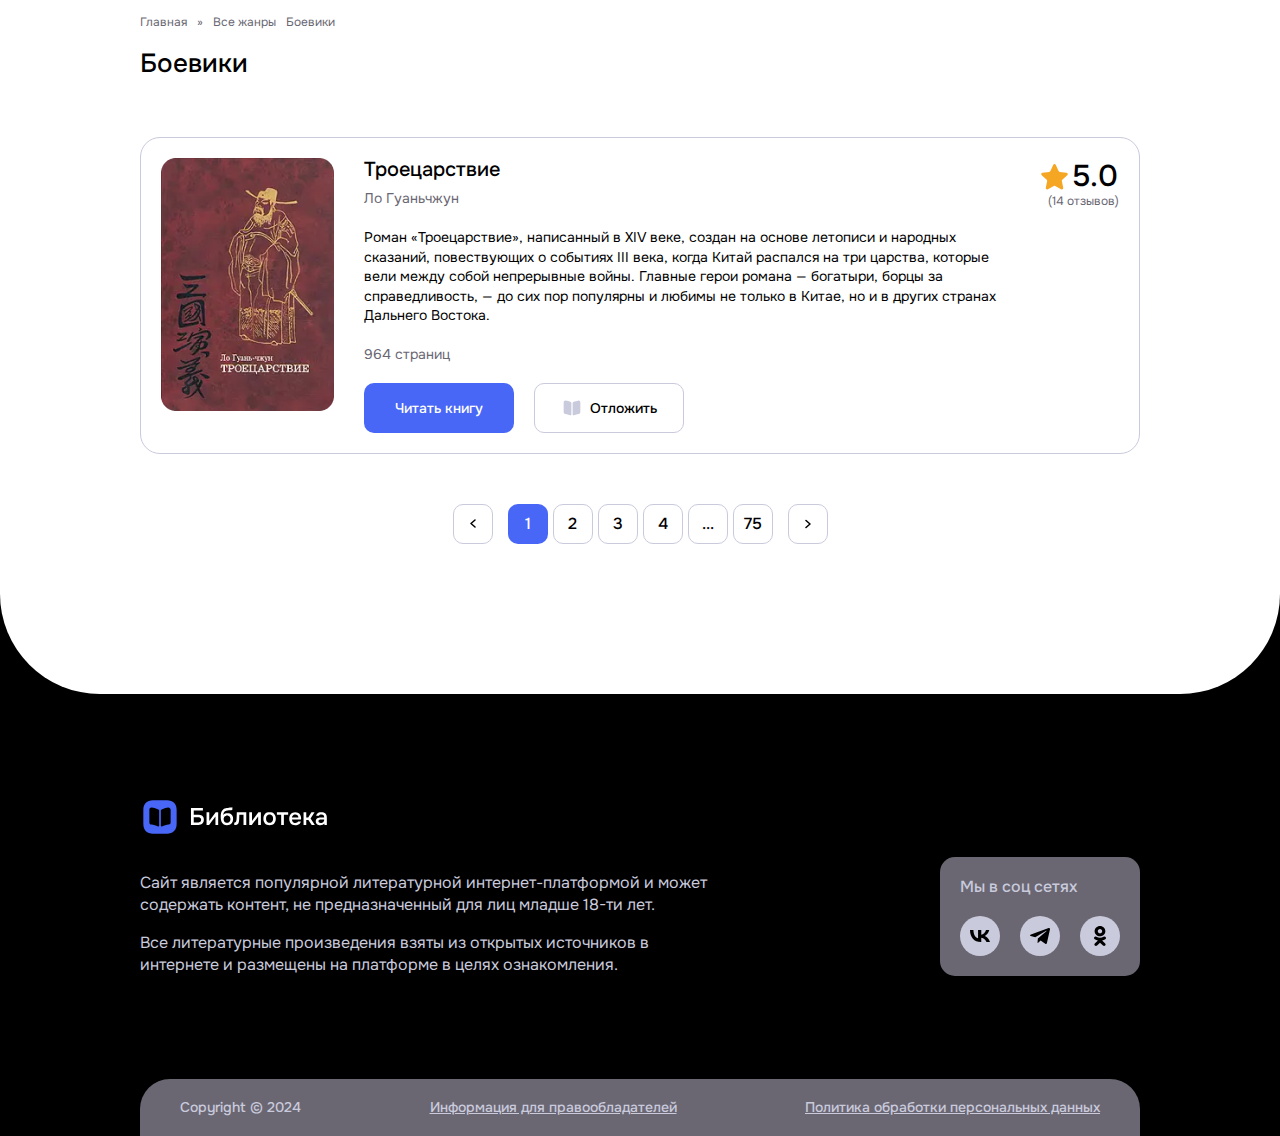
==== action-list.html @ 15a5be04 "action-list page in progress" ====
<!DOCTYPE html>
<html lang="en">
<head>
    <meta charset="UTF-8">
    <meta name="viewport" content="width=device-width, initial-scale=1.0">
    <title>Library-online</title>
    <!-- Swiper css -->
    <link rel="stylesheet" href="https://cdn.jsdelivr.net/npm/swiper@11/swiper-bundle.min.css" />
    <!-- css file -->
    <!-- fonts -->
    <link rel="preconnect" href="https://fonts.googleapis.com">
    <link rel="preconnect" href="https://fonts.gstatic.com" crossorigin>
    <link href="https://fonts.googleapis.com/css2?family=Inter:wght@100..900&family=Manrope:wght@200..800&family=Onest:wght@100..900&display=swap" rel="stylesheet">
    <!-- fonts -->
    <!-- css link -->
    <link rel="stylesheet" href="./css/style.css">
    <!-- css link -->
</head>
<body>
    <div class="wrapper">

        <!-- header -->
        <header>

        </header>
        <!-- header -->

        <!-- main -->
        <main>
            <!-- action -->
            <section class="action_list">
                <div class="main_container">
                    <ul class="breadcrumb">
                        <li>
                            <a href="#">
                                Главная
                            </a>
                        </li>
                        <li>
                            <span>
                                »
                            </span>
                        </li>
                        <li>
                            <a href="#">
                                Все жанры
                            </a>
                        </li>
                        <li>
                            <span>
                                Боевики
                            </span>
                        </li>
                    </ul>

                    <h3 class="main_title">
                        Боевики
                    </h3>
                    
                    <div class="action_list_cards">
                        <div class="action_list_card">
                            <div class="action_list_card_img">
                                <img src="./images/action_book1.png" alt="">
                            </div>
                            <div class="action_list_card_text">
                                <div class="action_list_card_title">
                                    <h6>
                                        Троецарствие
                                    </h6>
                                    <span>
                                        Ло Гуаньчжун
                                    </span>
                                </div>
                                <p>
                                    Роман «Троецарствие», написанный в XIV веке, создан на основе летописи и народных сказаний, повествующих о событиях III века, когда Китай распался на три царства, которые вели между собой непрерывные войны. Главные герои романа — богатыри, борцы за справедливость, — до сих пор популярны и любимы не только в Китае, но и в других странах Дальнего Востока.
                                </p>
                                <a href="#" class="more_link">
                                    964 страниц
                                </a>
                                <div class="action_list_btns">
                                    <a href="#" class="btn_blue">
                                        Читать книгу
                                    </a>
                                    <a href="#" class="btn_white">
                                        <img src="./images/icons/book-saved.svg" alt="">
                                        Отложить
                                    </a>
                                </div>
                            </div>
                            <div class="action_list_card_level">
                                <h6>
                                    <img src="./images/icons/star_icon.svg" alt="">
                                    5.0
                                </h6>
                                <span>
                                    (14 отзывов)
                                </span>
                            </div>
                        </div>
                    </div>

                    <div class="pagination">
                        <a href="#" class="prev_icon">
                            <svg width="6" height="9" viewBox="0 0 6 9" fill="none" xmlns="http://www.w3.org/2000/svg">
                                <path d="M5 8L1 4.5L5 1" stroke="black" stroke-width="1.5" stroke-linecap="round" stroke-linejoin="round"/>
                            </svg>
                        </a>
                        <a href="#" class="active">
                            <span>
                                1
                            </span>
                        </a>
                        <a href="#">
                            <span>
                                2
                            </span>
                        </a>
                        <a href="#">
                            <span>
                                3
                            </span>
                        </a>
                        <a href="#">
                            <span>
                                4
                            </span>
                        </a>
                        <a href="#">
                            <span>
                                ...
                            </span>
                        </a>
                        <a href="#">
                            <span>
                                75
                            </span>
                        </a>
                        <a href="#" class="next_icon">
                            <svg width="6" height="10" viewBox="0 0 6 10" fill="none" xmlns="http://www.w3.org/2000/svg">
                                <path d="M1 1.5L5 5L1 8.5" stroke="black" stroke-width="1.5" stroke-linecap="round" stroke-linejoin="round"/>
                            </svg>
                        </a>
                    </div>
                </div>
            </section>
            <!-- action -->
        </main>
        <!-- main -->

        <!-- footer -->
        <footer class="footer">
            <div class="footer_white_block"></div>
            <div class="main_container">
                <div class="footer_top">
                    <div class="footer_top_left">
                        <a href="/" class="footer_logo">
                            <img src="./images/logo/footer_logo.svg" alt="">
                        </a>
                        <p>
                            Сайт является популярной литературной интернет-платформой и может содержать контент, не предназначенный для лиц младше 18-ти лет.
                        </p>
                        <p class="footer_text">
                            Все литературные произведения взяты из открытых источников в интернете и размещены на платформе в целях ознакомления.
                        </p>
                    </div>
                    <div class="footer_social">
                        <h6>
                            Мы в соц сетях
                        </h6>
                        <ul>
                            <li>
                                <a href="#">
                                    <svg width="20" height="12" viewBox="0 0 20 12" fill="none" xmlns="http://www.w3.org/2000/svg">
                                        <path d="M3.42286 0H0C0.162399 7.49549 4.05996 12 10.8932 12H11.2805V7.71171C13.7914 7.95195 15.6902 9.71772 16.4522 12H20C19.0256 8.58859 16.4647 6.7027 14.8657 5.98198C16.4647 5.09309 18.7133 2.93093 19.2505 0H16.0275C15.3279 2.37838 13.2542 4.54054 11.2805 4.74474V0H8.05746V8.31231C6.05871 7.83183 3.53529 5.5015 3.42286 0Z" fill="black"/>
                                    </svg>
                                </a>
                            </li>
                            <li>
                                <a href="#">
                                    <svg width="20" height="16" viewBox="0 0 20 16" fill="none" xmlns="http://www.w3.org/2000/svg">
                                        <path d="M19.943 1.45659L16.9249 15.0342C16.6972 15.9924 16.1034 16.2309 15.2596 15.7795L10.6609 12.5469L8.44199 14.5827C8.19643 14.817 7.99105 15.0129 7.5178 15.0129L7.84819 10.5452L16.3713 3.19851C16.7418 2.88334 16.2909 2.70873 15.7953 3.02389L5.25867 9.35271L0.72255 7.99836C-0.264145 7.70449 -0.282004 7.05713 0.927925 6.60568L18.6706 0.0852048C19.4921 -0.208664 20.2109 0.259822 19.943 1.45659Z" fill="black"/>
                                    </svg>
                                </a>
                            </li>
                            <li>
                                <a href="#">
                                    <svg width="12" height="20" viewBox="0 0 12 20" fill="none" xmlns="http://www.w3.org/2000/svg">
                                        <path d="M5.98565 10.3411C3.05039 10.3411 0.610748 7.9951 0.610748 5.21907C0.610748 2.34703 3.05039 0 5.98669 0C9.02274 0 11.3616 2.34603 11.3616 5.21907C11.3564 6.58213 10.789 7.88743 9.78428 8.84808C8.77953 9.80873 7.41957 10.3461 6.00332 10.3421L5.98565 10.3411ZM5.98565 3.01704C4.74297 3.01704 3.79746 4.02205 3.79746 5.22007C3.79746 6.41608 4.74297 7.32609 5.98669 7.32609C7.28029 7.32609 8.17593 6.41608 8.17593 5.22007C8.17697 4.02105 7.28029 3.01704 5.98565 3.01704ZM8.12606 14.6032L11.1631 17.4282C11.7606 18.0492 11.7606 18.9592 11.1631 19.5342C10.5169 20.1553 9.52044 20.1553 9.02274 19.5342L5.98669 16.6612L3.05039 19.5342C2.75219 19.8212 2.3532 19.9643 1.90434 19.9643C1.55627 19.9643 1.15832 19.8202 0.809203 19.5342C0.21176 18.9592 0.21176 18.0492 0.809203 17.4272L3.89512 14.6022C2.78069 14.2846 1.71164 13.8348 0.712572 13.2632C-0.0344908 12.8802 -0.183072 11.9232 0.214877 11.2041C0.712573 10.4861 1.60822 10.2951 2.40515 10.7741C3.48429 11.408 4.72404 11.7433 5.98825 11.7433C7.25246 11.7433 8.49222 11.408 9.57135 10.7741C10.3683 10.2951 11.3128 10.4861 11.7606 11.2041C12.2094 11.9232 12.0089 12.8792 11.3117 13.2632C10.3672 13.8382 9.27211 14.2692 8.1271 14.6042L8.12606 14.6032Z" fill="black"/>
                                    </svg>
                                </a>
                            </li>
                        </ul>
                    </div>
                </div>

                <div class="footer_bottom">
                    <p class="footer_bottom_text">
                        Copyright © 2024
                    </p>
                    <a href="#" class="footer_bottom_link_one">
                        Информация для правообладателей
                    </a>
                    <a href="#" class="footer_bottom_link_two">
                        Политика обработки персональных данных
                    </a>
                </div>
            </div>
        </footer>
        <!-- footer -->
        
    </div>
    
    <!-- Swiper js -->
    <script src="https://cdn.jsdelivr.net/npm/swiper@11/swiper-bundle.min.js"></script>
    <!-- Swiper js -->
    <!-- js file -->
    <script src="./js/main.js"></script>
    <!-- js file -->
</body>
</html>
---- css/style.css ----
* {
  margin: 0;
  padding: 0;
  box-sizing: border-box;
  list-style: none;
}

a {
  text-decoration: none;
  color: inherit;
  display: inline-block;
}

img {
  max-width: 100%;
}

span, label {
  display: inline-block;
}

html {
  scroll-behavior: smooth;
}

body {
  font-family: "Onest", sans-serif;
  font-style: normal;
}

input {
  outline: none;
}

button {
  border: none;
  cursor: pointer;
  background: transparent;
  outline: 0;
}

address {
  font-style: normal;
}

.wrapper {
  width: 100%;
  overflow: hidden;
}

.main_container {
  max-width: 1920px;
  padding: 0 160px;
  margin: 0 auto;
}
.main_title {
  font-size: 30px;
  font-weight: 500;
  line-height: 30px;
  color: #000000;
}

.btn_white {
  display: flex;
  align-items: center;
  justify-content: center;
  height: 50px;
  width: 407px;
  font-size: 14px;
  font-weight: 500;
  line-height: 14px;
  color: #000000;
  border-radius: 10px;
  border: 1px solid #C9CADC;
}
.btn_blue {
  display: flex;
  align-items: center;
  justify-content: center;
  height: 50px;
  width: 407px;
  font-size: 14px;
  font-weight: 500;
  line-height: 14px;
  color: #ffffff;
  border-radius: 10px;
  background: #4867F6;
}

.breadcrumb {
  margin: 10px 0 20px 0;
  display: flex;
  align-items: center;
  gap: 10px;
}
.breadcrumb span,
.breadcrumb a {
  font-size: 12px;
  font-weight: 400;
  line-height: 16.8px;
  color: #6A6773;
}

.pagination {
  margin-bottom: 50px;
  display: flex;
  align-items: center;
  justify-content: center;
  gap: 5px;
}
.pagination .prev_icon {
  margin-right: 10px;
}
.pagination .prev_icon:hover {
  background: transparent;
  border: 1px solid #6A6773;
}
.pagination .prev_icon:hover svg path {
  transition: 0.3s ease;
  stroke: #4867F6;
}
.pagination .next_icon {
  margin-left: 10px;
}
.pagination .next_icon:hover {
  background: transparent;
  border: 1px solid #6A6773;
}
.pagination .next_icon:hover svg path {
  transition: 0.3s ease;
  stroke: #4867F6;
}
.pagination a {
  width: 40px;
  height: 40px;
  border-radius: 10px;
  border: 1px solid #C9CADC;
  display: flex;
  align-items: center;
  justify-content: center;
  transition: 0.3s ease;
}
.pagination a span {
  font-size: 16px;
  font-weight: 500;
  line-height: 19.2px;
  color: #000000;
  transition: 0.3s ease;
}
.pagination a svg path {
  transition: 0.3s ease;
}
.pagination a:hover {
  border: transparent;
  background: #4867F6;
}
.pagination a:hover span {
  color: #ffffff;
}
.pagination a:hover svg path {
  stroke: #ffffff;
}
.pagination a.active {
  background: #4867F6;
  border: transparent;
}
.pagination a.active span {
  color: #ffffff;
}

.authors_alphabet {
  margin: 40px 0 60px 0;
  display: flex;
  align-items: center;
  gap: 5px;
  flex-wrap: wrap;
}
.authors_alphabet .full {
  width: 50px;
}
.authors_alphabet a {
  flex-shrink: 0;
  width: 36px;
  height: 36px;
  border-radius: 10px;
  border: 1px solid #C9CADC;
  display: flex;
  align-items: center;
  justify-content: center;
  transition: 0.3s ease;
}
.authors_alphabet a span {
  font-size: 16px;
  font-weight: 500;
  line-height: 19.2px;
  color: #000000;
  transition: 0.3s ease;
}
.authors_alphabet a:hover {
  border: 1px solid transparent;
  background: #4867F6;
}
.authors_alphabet a:hover span {
  color: #ffffff;
}
.authors_alphabet a.active {
  border: 1px solid transparent;
  background: #4867F6;
}
.authors_alphabet a.active span {
  color: #ffffff;
}

.login {
  display: flex;
  align-items: stretch;
  height: 100vh;
}
.login_img {
  position: relative;
}
.login_img .login_logo {
  position: absolute;
  transform: translate(-50%, -50%);
  top: 50%;
  left: 50%;
  width: 150px;
}
.login_img img {
  -o-object-fit: cover;
     object-fit: cover;
  height: 100%;
  width: 100%;
}
.login_form {
  padding-left: 155px;
  display: flex;
  align-items: start;
  flex-direction: column;
  justify-content: center;
}
.login_form h6 {
  font-size: 30px;
  font-weight: 500;
  line-height: 30px;
  color: #000000;
  margin: 30px 0;
}
.login_form form {
  display: flex;
  flex-direction: column;
  gap: 20px;
}
.login_form form label {
  display: flex;
  flex-direction: column;
  gap: 5px;
  font-size: 14px;
  font-weight: 400;
  line-height: 19.6px;
  color: #6A6773;
}
.login_form form input {
  padding: 15px;
  border-radius: 10px;
  height: 50px;
  border: 1px solid #7B8781;
  font-size: 16px;
  font-weight: 400;
  line-height: 19.2px;
  color: #000000;
}
.login_form form input::-moz-placeholder {
  font-size: 16px;
  font-weight: 400;
  line-height: 19.2px;
  color: #000000;
}
.login_form form input::placeholder {
  font-size: 16px;
  font-weight: 400;
  line-height: 19.2px;
  color: #000000;
}
.login_form .form_btns {
  display: flex;
  flex-direction: column;
  gap: 15px;
  margin-top: 10px;
}
.login_form .back_btn {
  display: flex;
  align-items: center;
  gap: 10px;
}
.login_form .back_btn span {
  font-size: 14px;
  font-weight: 600;
  line-height: 16.8px;
  font-family: "Manrope", sans-serif;
  color: #7B8781;
}
.login_block {
  flex: 1;
}

.action_books {
  display: flex;
  flex-wrap: wrap;
  gap: 30px;
  margin: 60px 0 50px 0;
}
.action_book {
  width: calc(12.5% - 27px);
}
.action_book_img {
  border-radius: 15px;
  overflow: hidden;
}
.action_book_img img {
  width: 100%;
}
.action_book h6 {
  margin-top: 10px;
  font-size: 14px;
  font-weight: 500;
  line-height: 16.8px;
  color: #000000;
}
.action_book p {
  margin: 5px 0 10px 0;
  font-size: 14px;
  font-weight: 400;
  line-height: 16.8px;
  color: #6A6773;
}
.action_book .comment {
  display: flex;
  align-items: center;
  white-space: nowrap;
  gap: 3px;
}
.action_book .comment img {
  transform: translateY(-2px);
}
.action_book .comment h5 {
  font-size: 14px;
  font-weight: 500;
  line-height: 16.8px;
  color: #000000;
}
.action_book .comment span {
  font-size: 12px;
  font-weight: 400;
  line-height: 14.4px;
  color: #6A6773;
}

.authors_cards {
  display: flex;
  flex-direction: column;
  gap: 60px;
  margin-bottom: 50px;
}
.authors_card {
  display: flex;
  align-items: start;
  gap: 80px;
}
.authors_card_title {
  width: 332px;
  display: flex;
  flex-direction: column;
  gap: 50px;
}
.authors_card_title h6 {
  font-size: 20px;
  font-weight: 500;
  line-height: 24px;
  color: #000000;
}
.authors_card_title span {
  font-size: 16px;
  font-weight: 400;
  line-height: 22.4px;
  color: #6A6773;
}
.authors_card_title .btn_white {
  width: 148px;
  height: 40px;
  display: flex;
  align-items: center;
  justify-content: center;
  gap: 8px;
}
.authors_card_books {
  display: flex;
  gap: 30px;
  width: 100%;
}
.authors_card_books .action_book {
  width: calc(16.6666666667% - 25px);
}
.authors_card_books .action_book img {
  width: 100%;
}
.authors_card_books .action_book .comment img {
  width: 22px;
}

.action_list_cards {
  margin: 60px 0 50px 0;
  display: flex;
  flex-direction: column;
  gap: 20px;
}
.action_list_card {
  border: 1px solid #C9CADC;
  padding: 20px;
  border-radius: 20px;
  display: flex;
  align-items: start;
  gap: 30px;
}
.action_list_card_img {
  flex-shrink: 0;
}
.action_list_card_text {
  display: flex;
  flex-direction: column;
  gap: 20px;
}
.action_list_card_text h6 {
  font-size: 20px;
  font-weight: 500;
  line-height: 24px;
  color: #000000;
  margin-bottom: 5px;
}
.action_list_card_text p {
  font-size: 14px;
  font-weight: 400;
  line-height: 19.6px;
  color: #000000;
}
.action_list_card_text span {
  font-size: 14px;
  font-weight: 400;
  line-height: 16.8px;
  color: #6A6773;
}
.action_list_card_text .more_link {
  font-size: 14px;
  font-weight: 400;
  line-height: 16.8px;
  color: #6A6773;
}
.action_list_card_level {
  flex-shrink: 0;
  white-space: nowrap;
  display: flex;
  flex-direction: column;
  align-items: end;
  text-align: right;
}
.action_list_card_level img {
  width: 29px;
  height: 29px;
}
.action_list_card_level h6 {
  width: 79px;
  display: flex;
  align-items: center;
  gap: 3px;
  font-size: 30px;
  font-weight: 500;
  line-height: 36px;
  color: #000000;
}
.action_list_card_level span {
  font-size: 12px;
  font-weight: 400;
  line-height: 14.4px;
  color: #6A6773;
}
.action_list_btns {
  display: flex;
  align-items: center;
  gap: 20px;
}
.action_list_btns a {
  width: 150px;
  display: flex;
  align-items: center;
  justify-content: center;
  gap: 8px;
}

.footer {
  background: #000000;
  position: relative;
  padding-top: 100px;
}
.footer .footer_white_block {
  position: absolute;
  top: 0;
  left: 0;
  width: 100%;
  height: 100px;
  background: #ffffff;
  border-radius: 0 0 100px 100px;
}
.footer_logo {
  margin-bottom: 30px;
}
.footer_top {
  padding: 103px 0;
  display: flex;
  align-items: end;
  justify-content: space-between;
}
.footer_top_left p {
  font-size: 16px;
  font-weight: 400;
  line-height: 22.4px;
  color: #C9CADC;
  max-width: 571px;
}
.footer_top_left .footer_text {
  margin-top: 15px;
}
.footer_social {
  width: 200px;
  padding: 20px;
  border-radius: 15px;
  background: #6A6773;
}
.footer_social h6 {
  font-size: 16px;
  font-weight: 500;
  line-height: 19.2px;
  color: #C9CADC;
  margin-bottom: 20px;
}
.footer_social ul {
  display: flex;
  align-items: center;
  gap: 20px;
}
.footer_social ul a {
  width: 40px;
  height: 40px;
  background: #C9CADC;
  border-radius: 50%;
  display: flex;
  align-items: center;
  justify-content: center;
}
.footer_bottom {
  padding: 20px 40px;
  border-radius: 30px 30px 0 0;
  background: #6A6773;
  max-width: 1600px;
  margin: 0 auto;
  display: flex;
  align-items: center;
  justify-content: space-between;
}
.footer_bottom p,
.footer_bottom a {
  font-size: 14px;
  font-weight: 500;
  line-height: 16.8px;
  color: #C9CADC;
}
.footer_bottom a {
  text-decoration: underline;
}

@media only screen and (max-width: 1620px) {
  .action_book {
    width: calc(14.2857142857% - 26px);
  }
  .authors_card {
    gap: 70px;
  }
  .authors_card_books .action_book {
    width: calc(20% - 22px);
  }
  .authors_card_books .action_book:nth-child(n+6) {
    display: none;
  }
}
@media only screen and (max-width: 1300px) {
  .main_container {
    padding: 0 140px;
  }
  .main_title {
    font-size: 26px;
    line-height: 26px;
  }
  .authors_card {
    gap: 60px;
  }
  .authors_card_books .action_book {
    width: calc(25% - 20px);
  }
  .authors_card_books .action_book:nth-child(n+5) {
    display: none;
  }
  .authors_card {
    gap: 60px;
  }
}
@media only screen and (max-width: 1200px) {
  .main_container {
    padding: 0 40px;
  }
  .action_book {
    width: calc(25% - 23px);
  }
  .authors_card {
    gap: 30px;
    flex-direction: column;
  }
  .authors_card_title {
    flex-direction: row;
    width: 100%;
  }
  .footer_top {
    text-align: center;
    flex-direction: column;
    align-items: center;
    gap: 50px;
    padding: 70px 0;
  }
  .footer_social h6 {
    text-align: left;
  }
  .footer_bottom {
    flex-direction: column;
    gap: 20px;
  }
  .footer_bottom .footer_bottom_link_one {
    order: 1;
  }
  .footer_bottom .footer_bottom_link_two {
    order: 2;
  }
  .footer_bottom .footer_bottom_text {
    order: 3;
  }
}
@media only screen and (max-width: 650px) {
  .main_container {
    padding: 0 20px;
  }
  .authors_alphabet {
    margin: 30px 0 40px 0;
  }
  .action_books {
    gap: 20px;
    margin: 40px 0 50px 0;
  }
  .action_book {
    width: calc(33.3333333333% - 14px);
  }
  .action_book h6, .action_book p {
    font-size: 12px;
    line-height: 14px;
  }
  .action_book p {
    margin: 5px 0 10px 0;
  }
  .action_book .comment h5 {
    font-size: 12px;
    line-height: 14px;
  }
  .action_book .comment span {
    font-size: 10px;
    line-height: 12px;
  }
  .action_book .comment img {
    width: 22px;
    height: 22px;
  }
  .authors_card_title {
    justify-content: space-between;
  }
  .authors_card_books {
    gap: 20px;
  }
  .authors_card_books .action_book {
    width: calc(33.3333333333% - 13px);
  }
  .authors_card_books .action_book:nth-child(n+4) {
    display: none;
  }
  .footer .footer_white_block {
    border-radius: 0 0 60px 60px;
  }
}
@media only screen and (max-width: 450px) {
  .main_container {
    padding: 0 10px;
  }
  .main_title {
    font-size: 24px;
    line-height: 24px;
  }
  .action_book {
    width: calc(50% - 10px);
  }
  .authors_card_title {
    justify-content: space-between;
    gap: 10px;
  }
  .authors_card_title h6 {
    font-size: 18px;
    line-height: 21px;
  }
  .authors_card_books .action_book {
    width: calc(50% - 10px);
  }
  .authors_card_books .action_book:nth-child(n+3) {
    display: none;
  }
}/*# sourceMappingURL=style.css.map */
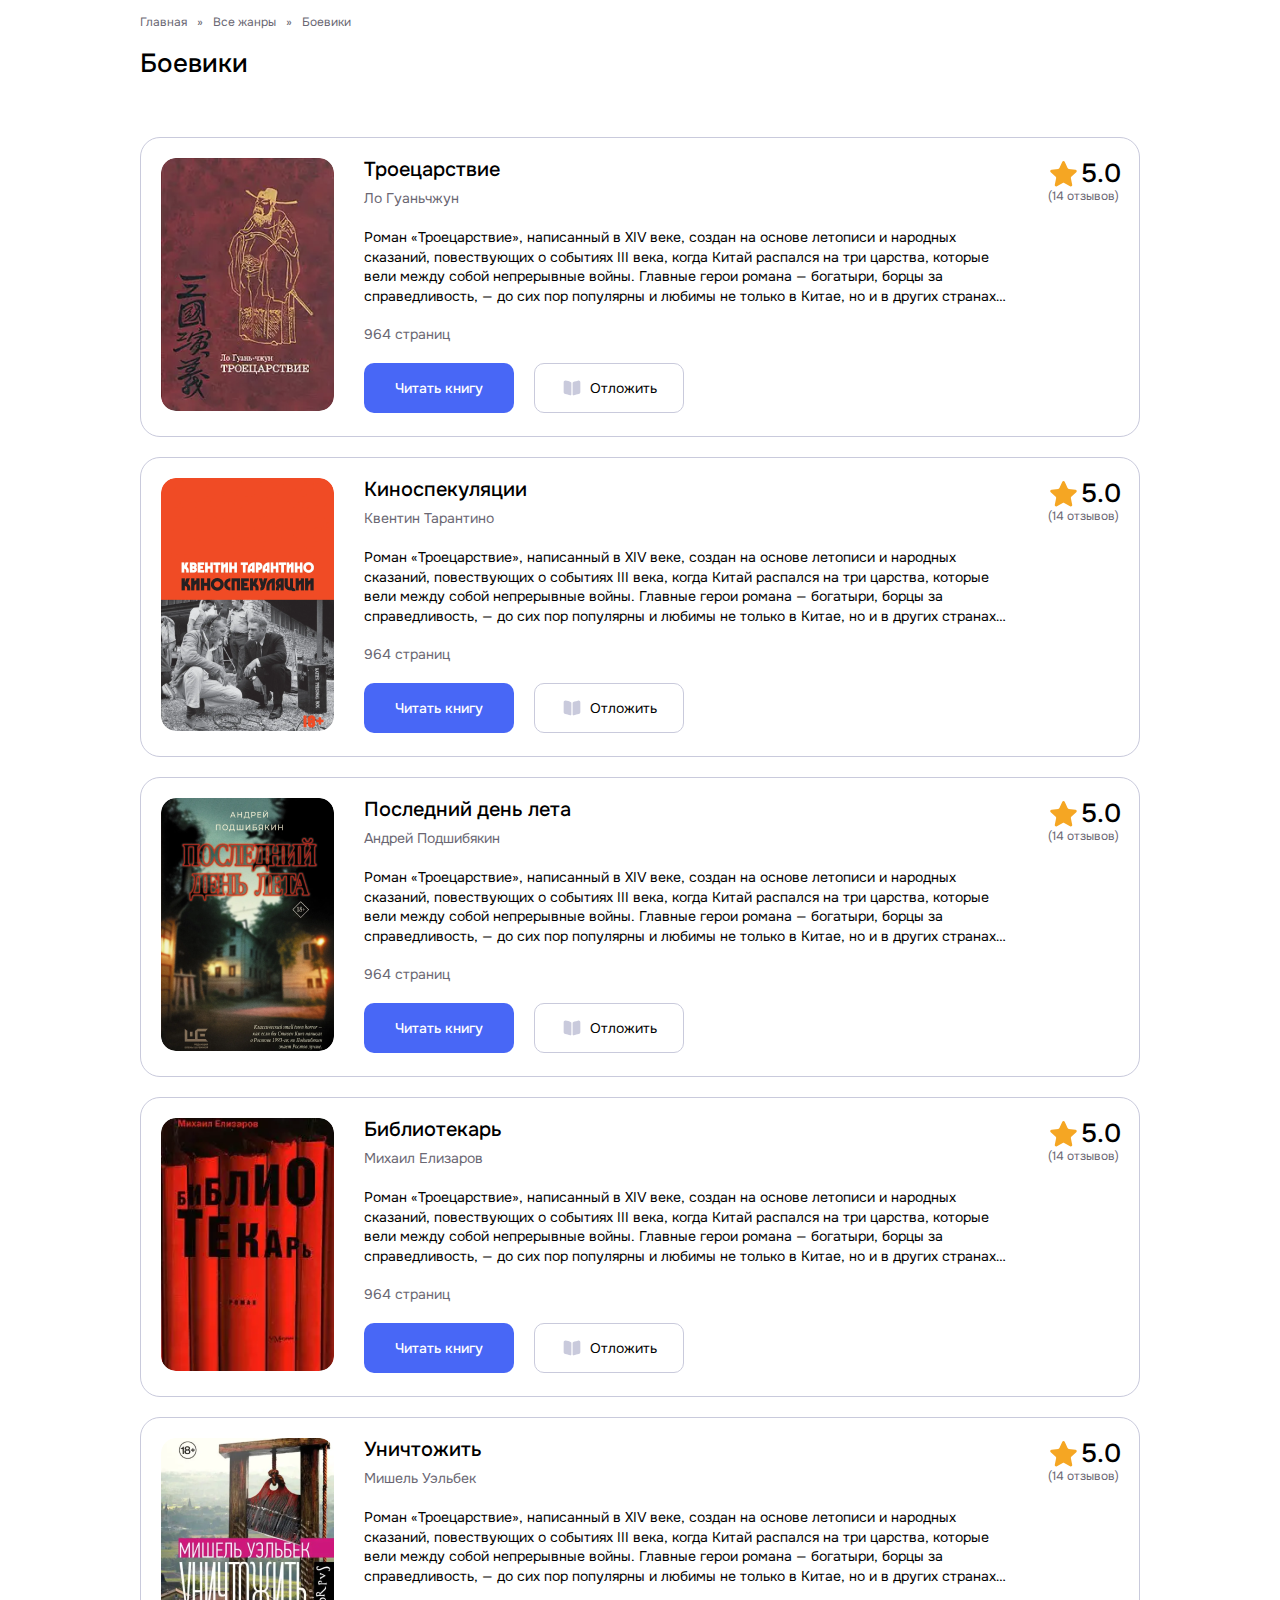
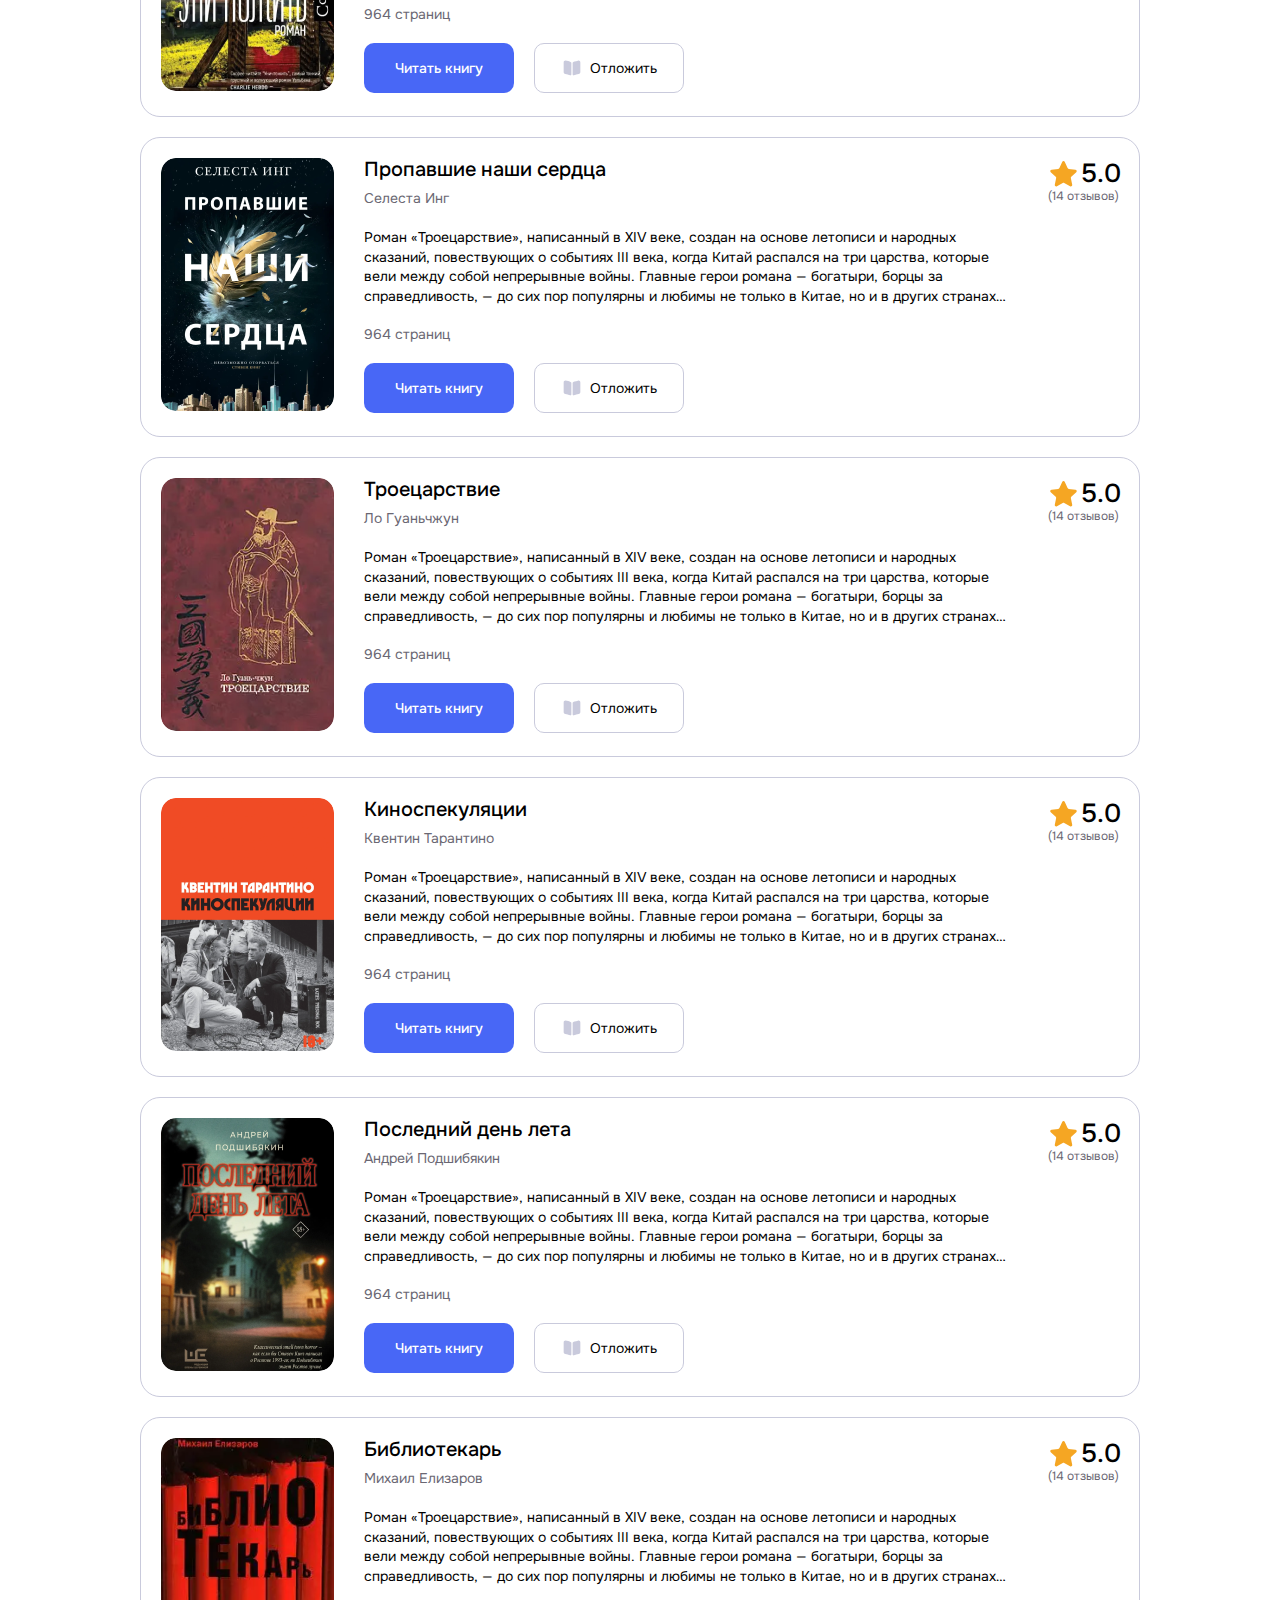
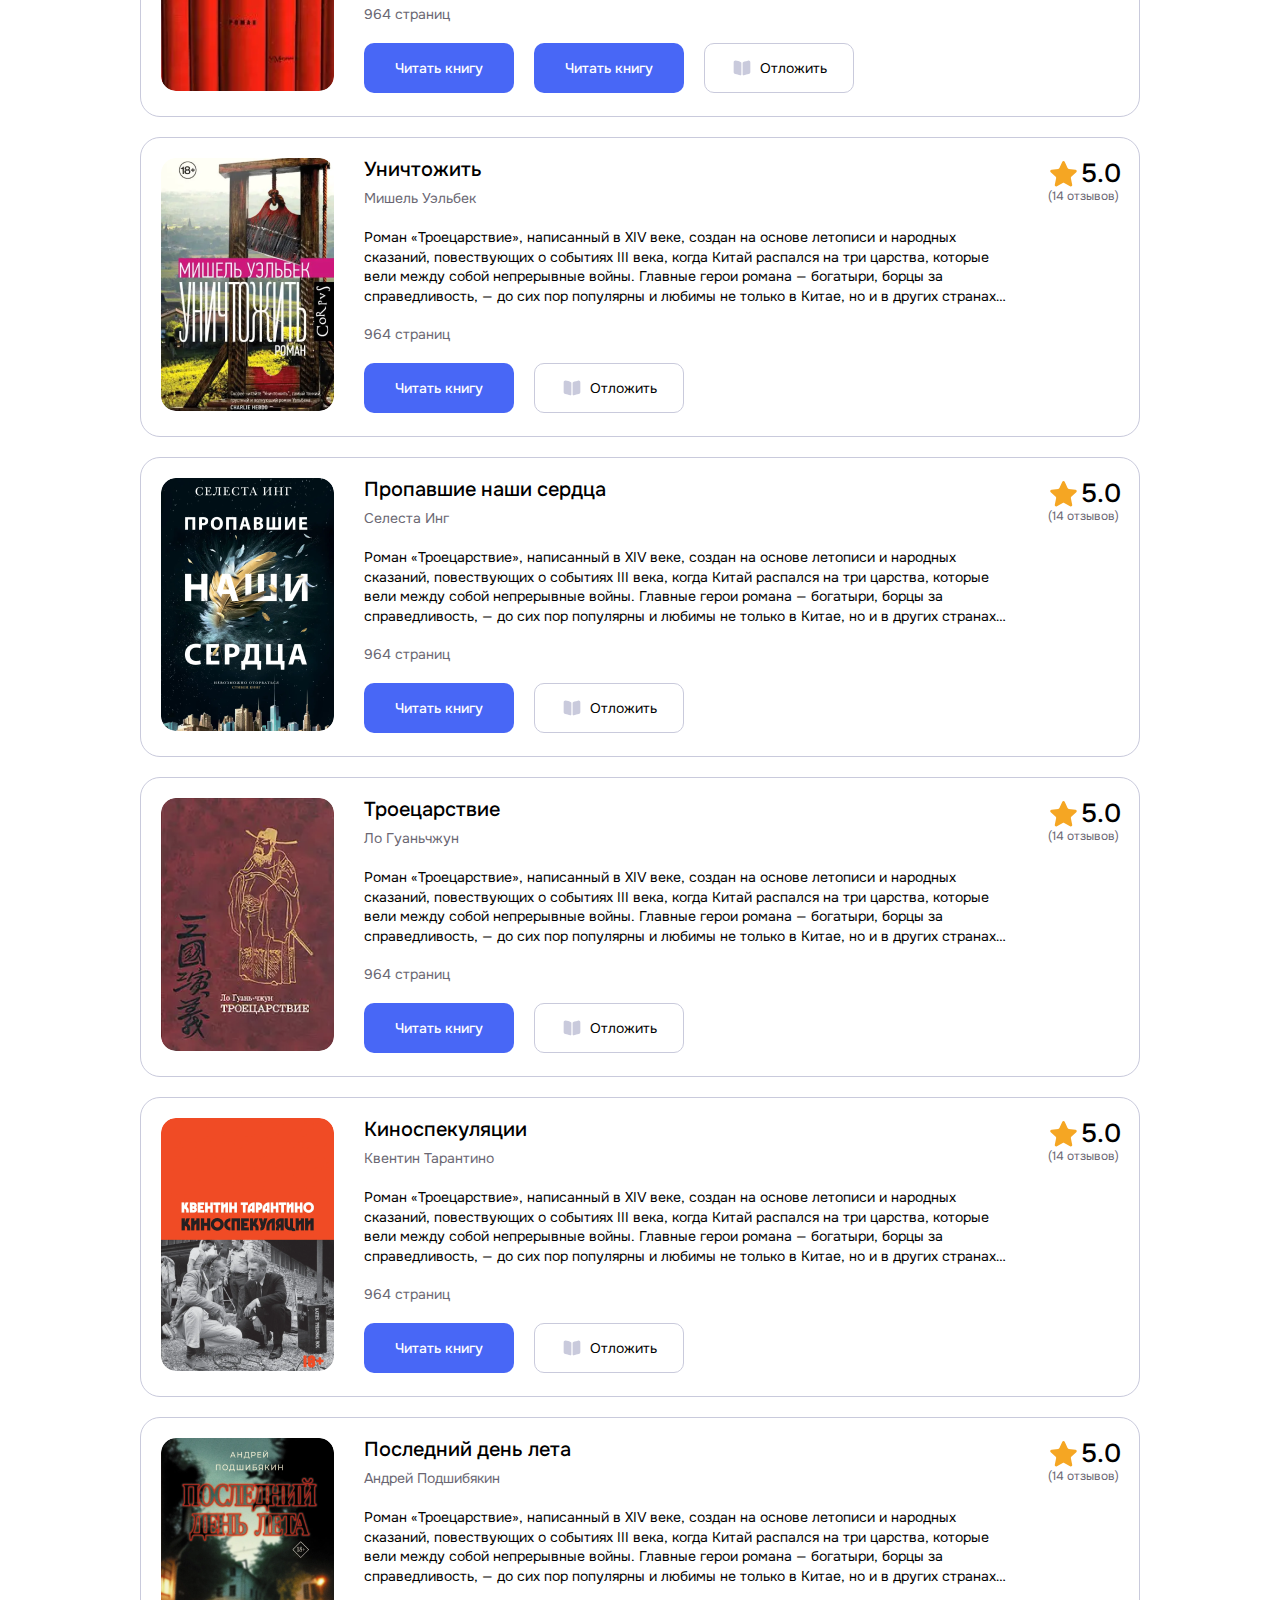
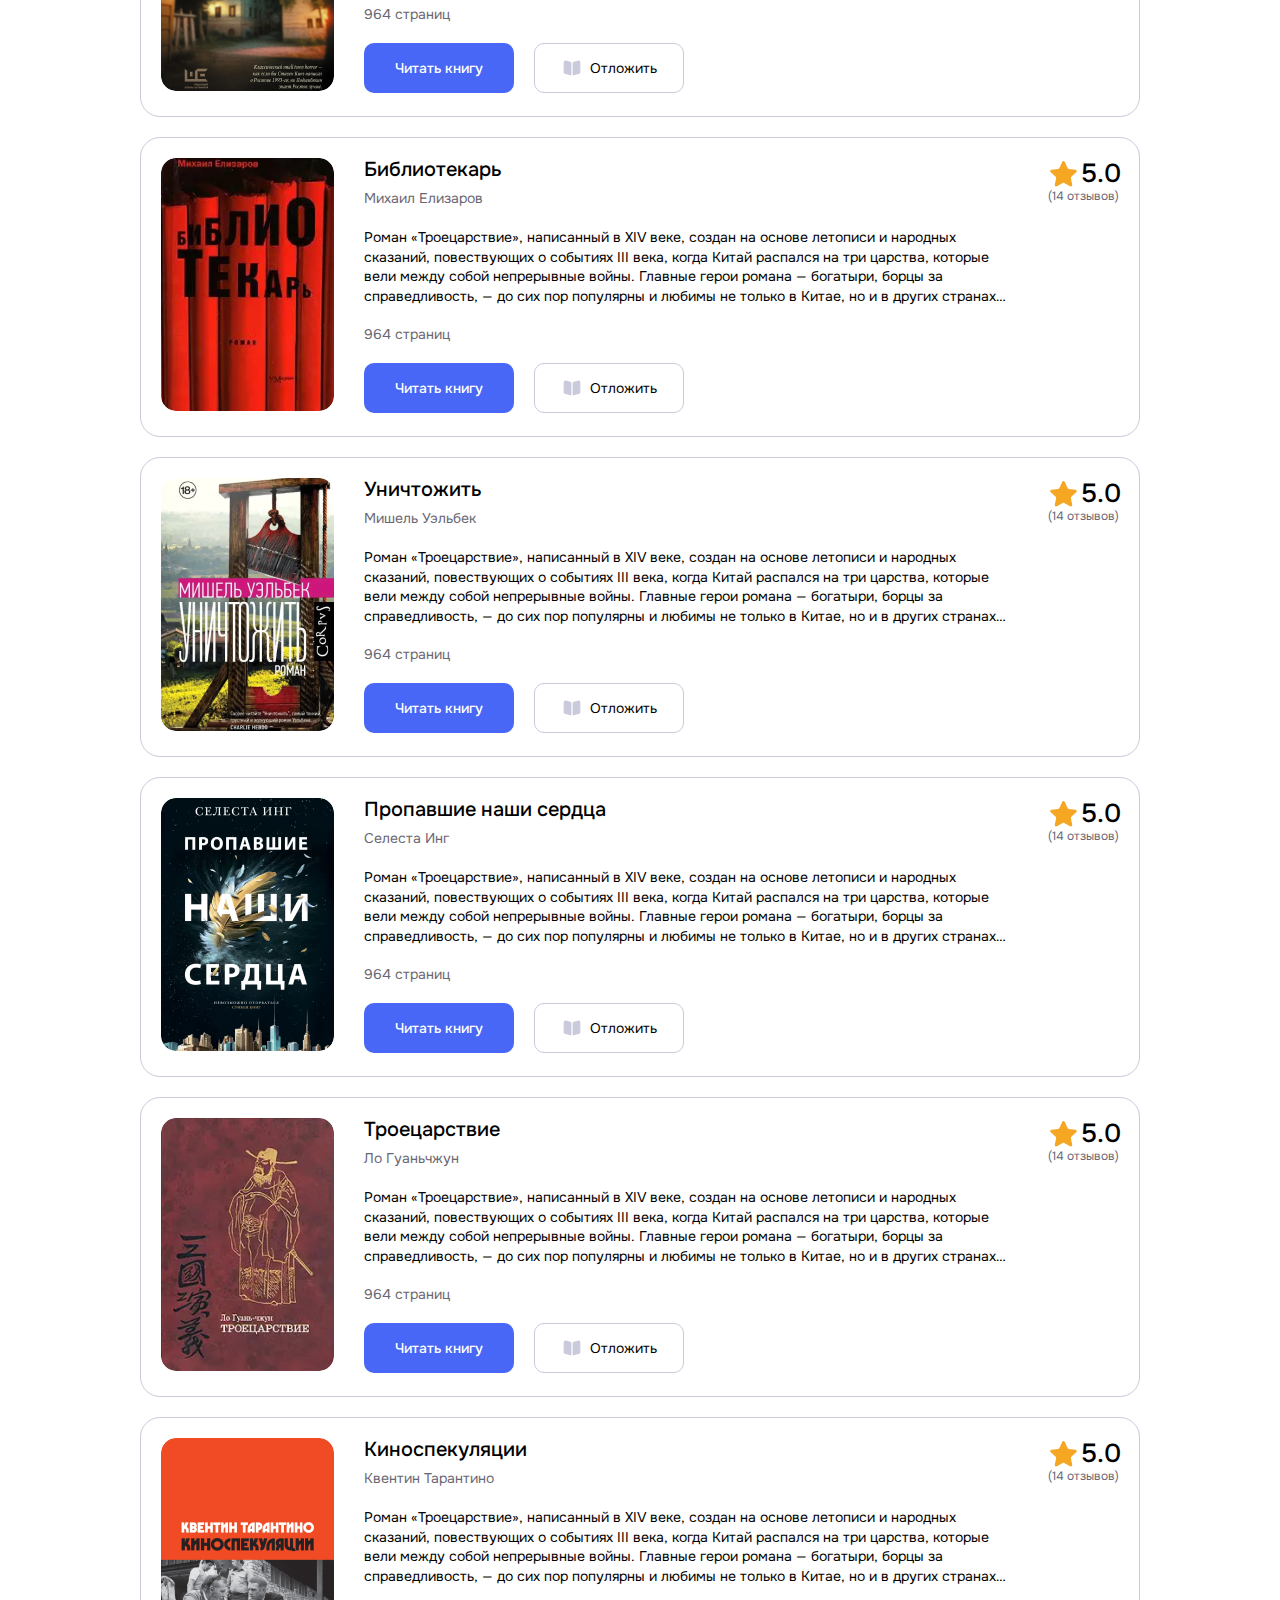
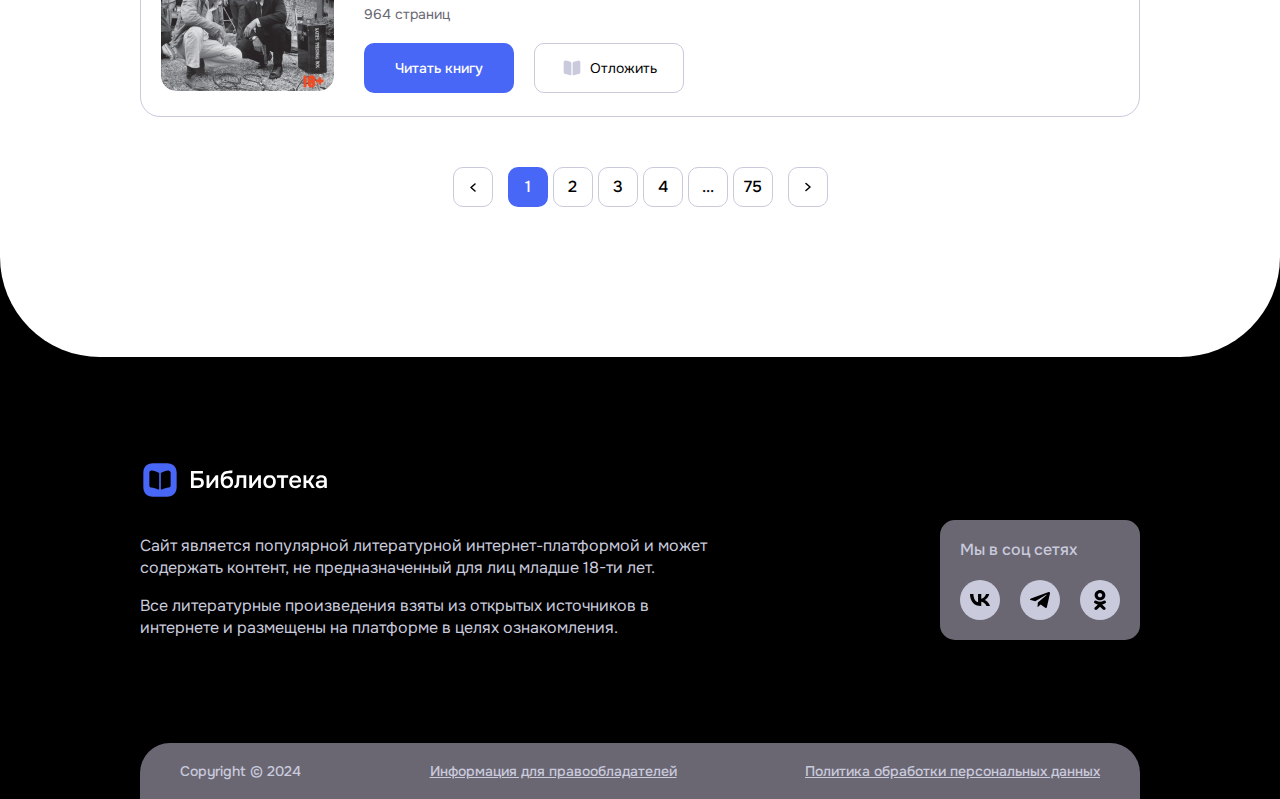
==== commit 16bd9bbc: "action-list the end" ====
--- a/action-list.html
+++ b/action-list.html
@@ -48,6 +48,11 @@
                         </li>
                         <li>
                             <span>
+                                »
+                            </span>
+                        </li>
+                        <li>
+                            <span>
                                 Боевики
                             </span>
                         </li>
@@ -82,8 +87,854 @@
                                         Читать книгу
                                     </a>
                                     <a href="#" class="btn_white">
-                                        <img src="./images/icons/book-saved.svg" alt="">
-                                        Отложить
+                                        <svg width="20" height="20" viewBox="0 0 20 20" fill="none" xmlns="http://www.w3.org/2000/svg">
+                                            <path d="M9.37508 4.99974V16.5914C9.37508 17.1831 8.77508 17.5914 8.23342 17.3664C6.68341 16.7164 4.75841 16.1497 3.39175 15.9664L3.13341 15.9331C2.32508 15.8331 1.66675 15.0914 1.66675 14.2831V4.37474C1.66675 3.37474 2.47508 2.56641 3.47508 2.56641H3.53341C5.10008 2.69974 7.40842 3.43307 8.93342 4.25807C9.20842 4.40807 9.37508 4.68307 9.37508 4.99974Z" fill="#C9CADC"/>
+                                            <path d="M16.525 2.56641H16.475C16.275 2.58307 16.0583 2.60807 15.8333 2.64974C14.8083 2.81641 13.5917 3.16641 12.5 3.59974C11.9833 3.80807 11.5 4.03307 11.075 4.25807C10.8 4.40807 10.625 4.69141 10.625 4.99974V16.5914C10.625 17.1831 11.225 17.5914 11.7667 17.3664C13.3167 16.7164 15.2417 16.1497 16.6083 15.9664L16.8667 15.9331C17.675 15.8331 18.3333 15.0914 18.3333 14.2831V4.37474C18.3333 3.37474 17.525 2.56641 16.525 2.56641Z" fill="#C9CADC"/>
+                                        </svg>
+                                        <span>
+                                            Отложить
+                                        </span>
+                                    </a>
+                                </div>
+                            </div>
+                            <div class="action_list_card_level">
+                                <h6>
+                                    <img src="./images/icons/star_icon.svg" alt="">
+                                    5.0
+                                </h6>
+                                <span>
+                                    (14 отзывов)
+                                </span>
+                            </div>
+                        </div>
+                        <div class="action_list_card">
+                            <div class="action_list_card_img">
+                                <img src="./images/action_book2.png" alt="">
+                            </div>
+                            <div class="action_list_card_text">
+                                <div class="action_list_card_title">
+                                    <h6>
+                                        Киноспекуляции
+                                    </h6>
+                                    <span>
+                                        Квентин Тарантино
+                                    </span>
+                                </div>
+                                <p>
+                                    Роман «Троецарствие», написанный в XIV веке, создан на основе летописи и народных сказаний, повествующих о событиях III века, когда Китай распался на три царства, которые вели между собой непрерывные войны. Главные герои романа — богатыри, борцы за справедливость, — до сих пор популярны и любимы не только в Китае, но и в других странах Дальнего Востока.
+                                </p>
+                                <a href="#" class="more_link">
+                                    964 страниц
+                                </a>
+                                <div class="action_list_btns">
+                                    <a href="#" class="btn_blue">
+                                        Читать книгу
+                                    </a>
+                                    <a href="#" class="btn_white">
+                                        <svg width="20" height="20" viewBox="0 0 20 20" fill="none" xmlns="http://www.w3.org/2000/svg">
+                                            <path d="M9.37508 4.99974V16.5914C9.37508 17.1831 8.77508 17.5914 8.23342 17.3664C6.68341 16.7164 4.75841 16.1497 3.39175 15.9664L3.13341 15.9331C2.32508 15.8331 1.66675 15.0914 1.66675 14.2831V4.37474C1.66675 3.37474 2.47508 2.56641 3.47508 2.56641H3.53341C5.10008 2.69974 7.40842 3.43307 8.93342 4.25807C9.20842 4.40807 9.37508 4.68307 9.37508 4.99974Z" fill="#C9CADC"/>
+                                            <path d="M16.525 2.56641H16.475C16.275 2.58307 16.0583 2.60807 15.8333 2.64974C14.8083 2.81641 13.5917 3.16641 12.5 3.59974C11.9833 3.80807 11.5 4.03307 11.075 4.25807C10.8 4.40807 10.625 4.69141 10.625 4.99974V16.5914C10.625 17.1831 11.225 17.5914 11.7667 17.3664C13.3167 16.7164 15.2417 16.1497 16.6083 15.9664L16.8667 15.9331C17.675 15.8331 18.3333 15.0914 18.3333 14.2831V4.37474C18.3333 3.37474 17.525 2.56641 16.525 2.56641Z" fill="#C9CADC"/>
+                                        </svg>
+                                        <span>
+                                            Отложить
+                                        </span>
+                                    </a>
+                                </div>
+                            </div>
+                            <div class="action_list_card_level">
+                                <h6>
+                                    <img src="./images/icons/star_icon.svg" alt="">
+                                    5.0
+                                </h6>
+                                <span>
+                                    (14 отзывов)
+                                </span>
+                            </div>
+                        </div>
+                        <div class="action_list_card">
+                            <div class="action_list_card_img">
+                                <img src="./images/action_book3.png" alt="">
+                            </div>
+                            <div class="action_list_card_text">
+                                <div class="action_list_card_title">
+                                    <h6>
+                                        Последний день лета
+                                    </h6>
+                                    <span>
+                                        Андрей Подшибякин
+                                    </span>
+                                </div>
+                                <p>
+                                    Роман «Троецарствие», написанный в XIV веке, создан на основе летописи и народных сказаний, повествующих о событиях III века, когда Китай распался на три царства, которые вели между собой непрерывные войны. Главные герои романа — богатыри, борцы за справедливость, — до сих пор популярны и любимы не только в Китае, но и в других странах Дальнего Востока.
+                                </p>
+                                <a href="#" class="more_link">
+                                    964 страниц
+                                </a>
+                                <div class="action_list_btns">
+                                    <a href="#" class="btn_blue">
+                                        Читать книгу
+                                    </a>
+                                    <a href="#" class="btn_white">
+                                        <svg width="20" height="20" viewBox="0 0 20 20" fill="none" xmlns="http://www.w3.org/2000/svg">
+                                            <path d="M9.37508 4.99974V16.5914C9.37508 17.1831 8.77508 17.5914 8.23342 17.3664C6.68341 16.7164 4.75841 16.1497 3.39175 15.9664L3.13341 15.9331C2.32508 15.8331 1.66675 15.0914 1.66675 14.2831V4.37474C1.66675 3.37474 2.47508 2.56641 3.47508 2.56641H3.53341C5.10008 2.69974 7.40842 3.43307 8.93342 4.25807C9.20842 4.40807 9.37508 4.68307 9.37508 4.99974Z" fill="#C9CADC"/>
+                                            <path d="M16.525 2.56641H16.475C16.275 2.58307 16.0583 2.60807 15.8333 2.64974C14.8083 2.81641 13.5917 3.16641 12.5 3.59974C11.9833 3.80807 11.5 4.03307 11.075 4.25807C10.8 4.40807 10.625 4.69141 10.625 4.99974V16.5914C10.625 17.1831 11.225 17.5914 11.7667 17.3664C13.3167 16.7164 15.2417 16.1497 16.6083 15.9664L16.8667 15.9331C17.675 15.8331 18.3333 15.0914 18.3333 14.2831V4.37474C18.3333 3.37474 17.525 2.56641 16.525 2.56641Z" fill="#C9CADC"/>
+                                        </svg>
+                                        <span>
+                                            Отложить
+                                        </span>
+                                    </a>
+                                </div>
+                            </div>
+                            <div class="action_list_card_level">
+                                <h6>
+                                    <img src="./images/icons/star_icon.svg" alt="">
+                                    5.0
+                                </h6>
+                                <span>
+                                    (14 отзывов)
+                                </span>
+                            </div>
+                        </div>
+                        <div class="action_list_card">
+                            <div class="action_list_card_img">
+                                <img src="./images/action_book4.png" alt="">
+                            </div>
+                            <div class="action_list_card_text">
+                                <div class="action_list_card_title">
+                                    <h6>
+                                        Библиотекарь
+                                    </h6>
+                                    <span>
+                                        Михаил Елизаров
+                                    </span>
+                                </div>
+                                <p>
+                                    Роман «Троецарствие», написанный в XIV веке, создан на основе летописи и народных сказаний, повествующих о событиях III века, когда Китай распался на три царства, которые вели между собой непрерывные войны. Главные герои романа — богатыри, борцы за справедливость, — до сих пор популярны и любимы не только в Китае, но и в других странах Дальнего Востока.
+                                </p>
+                                <a href="#" class="more_link">
+                                    964 страниц
+                                </a>
+                                <div class="action_list_btns">
+                                    <a href="#" class="btn_blue">
+                                        Читать книгу
+                                    </a>
+                                    <a href="#" class="btn_white">
+                                        <svg width="20" height="20" viewBox="0 0 20 20" fill="none" xmlns="http://www.w3.org/2000/svg">
+                                            <path d="M9.37508 4.99974V16.5914C9.37508 17.1831 8.77508 17.5914 8.23342 17.3664C6.68341 16.7164 4.75841 16.1497 3.39175 15.9664L3.13341 15.9331C2.32508 15.8331 1.66675 15.0914 1.66675 14.2831V4.37474C1.66675 3.37474 2.47508 2.56641 3.47508 2.56641H3.53341C5.10008 2.69974 7.40842 3.43307 8.93342 4.25807C9.20842 4.40807 9.37508 4.68307 9.37508 4.99974Z" fill="#C9CADC"/>
+                                            <path d="M16.525 2.56641H16.475C16.275 2.58307 16.0583 2.60807 15.8333 2.64974C14.8083 2.81641 13.5917 3.16641 12.5 3.59974C11.9833 3.80807 11.5 4.03307 11.075 4.25807C10.8 4.40807 10.625 4.69141 10.625 4.99974V16.5914C10.625 17.1831 11.225 17.5914 11.7667 17.3664C13.3167 16.7164 15.2417 16.1497 16.6083 15.9664L16.8667 15.9331C17.675 15.8331 18.3333 15.0914 18.3333 14.2831V4.37474C18.3333 3.37474 17.525 2.56641 16.525 2.56641Z" fill="#C9CADC"/>
+                                        </svg>
+                                        <span>
+                                            Отложить
+                                        </span>
+                                    </a>
+                                </div>
+                            </div>
+                            <div class="action_list_card_level">
+                                <h6>
+                                    <img src="./images/icons/star_icon.svg" alt="">
+                                    5.0
+                                </h6>
+                                <span>
+                                    (14 отзывов)
+                                </span>
+                            </div>
+                        </div>
+                        <div class="action_list_card">
+                            <div class="action_list_card_img">
+                                <img src="./images/action_book5.png" alt="">
+                            </div>
+                            <div class="action_list_card_text">
+                                <div class="action_list_card_title">
+                                    <h6>
+                                        Уничтожить
+                                    </h6>
+                                    <span>
+                                        Мишель Уэльбек
+                                    </span>
+                                </div>
+                                <p>
+                                    Роман «Троецарствие», написанный в XIV веке, создан на основе летописи и народных сказаний, повествующих о событиях III века, когда Китай распался на три царства, которые вели между собой непрерывные войны. Главные герои романа — богатыри, борцы за справедливость, — до сих пор популярны и любимы не только в Китае, но и в других странах Дальнего Востока.
+                                </p>
+                                <a href="#" class="more_link">
+                                    964 страниц
+                                </a>
+                                <div class="action_list_btns">
+                                    <a href="#" class="btn_blue">
+                                        Читать книгу
+                                    </a>
+                                    <a href="#" class="btn_white">
+                                        <svg width="20" height="20" viewBox="0 0 20 20" fill="none" xmlns="http://www.w3.org/2000/svg">
+                                            <path d="M9.37508 4.99974V16.5914C9.37508 17.1831 8.77508 17.5914 8.23342 17.3664C6.68341 16.7164 4.75841 16.1497 3.39175 15.9664L3.13341 15.9331C2.32508 15.8331 1.66675 15.0914 1.66675 14.2831V4.37474C1.66675 3.37474 2.47508 2.56641 3.47508 2.56641H3.53341C5.10008 2.69974 7.40842 3.43307 8.93342 4.25807C9.20842 4.40807 9.37508 4.68307 9.37508 4.99974Z" fill="#C9CADC"/>
+                                            <path d="M16.525 2.56641H16.475C16.275 2.58307 16.0583 2.60807 15.8333 2.64974C14.8083 2.81641 13.5917 3.16641 12.5 3.59974C11.9833 3.80807 11.5 4.03307 11.075 4.25807C10.8 4.40807 10.625 4.69141 10.625 4.99974V16.5914C10.625 17.1831 11.225 17.5914 11.7667 17.3664C13.3167 16.7164 15.2417 16.1497 16.6083 15.9664L16.8667 15.9331C17.675 15.8331 18.3333 15.0914 18.3333 14.2831V4.37474C18.3333 3.37474 17.525 2.56641 16.525 2.56641Z" fill="#C9CADC"/>
+                                        </svg>
+                                        <span>
+                                            Отложить
+                                        </span>
+                                    </a>
+                                </div>
+                            </div>
+                            <div class="action_list_card_level">
+                                <h6>
+                                    <img src="./images/icons/star_icon.svg" alt="">
+                                    5.0
+                                </h6>
+                                <span>
+                                    (14 отзывов)
+                                </span>
+                            </div>
+                        </div>
+                        <div class="action_list_card">
+                            <div class="action_list_card_img">
+                                <img src="./images/action_book6.png" alt="">
+                            </div>
+                            <div class="action_list_card_text">
+                                <div class="action_list_card_title">
+                                    <h6>
+                                        Пропавшие наши сердца
+                                    </h6>
+                                    <span>
+                                        Селеста Инг
+                                    </span>
+                                </div>
+                                <p>
+                                    Роман «Троецарствие», написанный в XIV веке, создан на основе летописи и народных сказаний, повествующих о событиях III века, когда Китай распался на три царства, которые вели между собой непрерывные войны. Главные герои романа — богатыри, борцы за справедливость, — до сих пор популярны и любимы не только в Китае, но и в других странах Дальнего Востока.
+                                </p>
+                                <a href="#" class="more_link">
+                                    964 страниц
+                                </a>
+                                <div class="action_list_btns">
+                                    <a href="#" class="btn_blue">
+                                        Читать книгу
+                                    </a>
+                                    <a href="#" class="btn_white">
+                                        <svg width="20" height="20" viewBox="0 0 20 20" fill="none" xmlns="http://www.w3.org/2000/svg">
+                                            <path d="M9.37508 4.99974V16.5914C9.37508 17.1831 8.77508 17.5914 8.23342 17.3664C6.68341 16.7164 4.75841 16.1497 3.39175 15.9664L3.13341 15.9331C2.32508 15.8331 1.66675 15.0914 1.66675 14.2831V4.37474C1.66675 3.37474 2.47508 2.56641 3.47508 2.56641H3.53341C5.10008 2.69974 7.40842 3.43307 8.93342 4.25807C9.20842 4.40807 9.37508 4.68307 9.37508 4.99974Z" fill="#C9CADC"/>
+                                            <path d="M16.525 2.56641H16.475C16.275 2.58307 16.0583 2.60807 15.8333 2.64974C14.8083 2.81641 13.5917 3.16641 12.5 3.59974C11.9833 3.80807 11.5 4.03307 11.075 4.25807C10.8 4.40807 10.625 4.69141 10.625 4.99974V16.5914C10.625 17.1831 11.225 17.5914 11.7667 17.3664C13.3167 16.7164 15.2417 16.1497 16.6083 15.9664L16.8667 15.9331C17.675 15.8331 18.3333 15.0914 18.3333 14.2831V4.37474C18.3333 3.37474 17.525 2.56641 16.525 2.56641Z" fill="#C9CADC"/>
+                                        </svg>
+                                        <span>
+                                            Отложить
+                                        </span>
+                                    </a>
+                                </div>
+                            </div>
+                            <div class="action_list_card_level">
+                                <h6>
+                                    <img src="./images/icons/star_icon.svg" alt="">
+                                    5.0
+                                </h6>
+                                <span>
+                                    (14 отзывов)
+                                </span>
+                            </div>
+                        </div>
+                        <div class="action_list_card">
+                            <div class="action_list_card_img">
+                                <img src="./images/action_book1.png" alt="">
+                            </div>
+                            <div class="action_list_card_text">
+                                <div class="action_list_card_title">
+                                    <h6>
+                                        Троецарствие
+                                    </h6>
+                                    <span>
+                                        Ло Гуаньчжун
+                                    </span>
+                                </div>
+                                <p>
+                                    Роман «Троецарствие», написанный в XIV веке, создан на основе летописи и народных сказаний, повествующих о событиях III века, когда Китай распался на три царства, которые вели между собой непрерывные войны. Главные герои романа — богатыри, борцы за справедливость, — до сих пор популярны и любимы не только в Китае, но и в других странах Дальнего Востока.
+                                </p>
+                                <a href="#" class="more_link">
+                                    964 страниц
+                                </a>
+                                <div class="action_list_btns">
+                                    <a href="#" class="btn_blue">
+                                        Читать книгу
+                                    </a>
+                                    <a href="#" class="btn_white">
+                                        <svg width="20" height="20" viewBox="0 0 20 20" fill="none" xmlns="http://www.w3.org/2000/svg">
+                                            <path d="M9.37508 4.99974V16.5914C9.37508 17.1831 8.77508 17.5914 8.23342 17.3664C6.68341 16.7164 4.75841 16.1497 3.39175 15.9664L3.13341 15.9331C2.32508 15.8331 1.66675 15.0914 1.66675 14.2831V4.37474C1.66675 3.37474 2.47508 2.56641 3.47508 2.56641H3.53341C5.10008 2.69974 7.40842 3.43307 8.93342 4.25807C9.20842 4.40807 9.37508 4.68307 9.37508 4.99974Z" fill="#C9CADC"/>
+                                            <path d="M16.525 2.56641H16.475C16.275 2.58307 16.0583 2.60807 15.8333 2.64974C14.8083 2.81641 13.5917 3.16641 12.5 3.59974C11.9833 3.80807 11.5 4.03307 11.075 4.25807C10.8 4.40807 10.625 4.69141 10.625 4.99974V16.5914C10.625 17.1831 11.225 17.5914 11.7667 17.3664C13.3167 16.7164 15.2417 16.1497 16.6083 15.9664L16.8667 15.9331C17.675 15.8331 18.3333 15.0914 18.3333 14.2831V4.37474C18.3333 3.37474 17.525 2.56641 16.525 2.56641Z" fill="#C9CADC"/>
+                                        </svg>
+                                        <span>
+                                            Отложить
+                                        </span>
+                                    </a>
+                                </div>
+                            </div>
+                            <div class="action_list_card_level">
+                                <h6>
+                                    <img src="./images/icons/star_icon.svg" alt="">
+                                    5.0
+                                </h6>
+                                <span>
+                                    (14 отзывов)
+                                </span>
+                            </div>
+                        </div>
+                        <div class="action_list_card">
+                            <div class="action_list_card_img">
+                                <img src="./images/action_book2.png" alt="">
+                            </div>
+                            <div class="action_list_card_text">
+                                <div class="action_list_card_title">
+                                    <h6>
+                                        Киноспекуляции
+                                    </h6>
+                                    <span>
+                                        Квентин Тарантино
+                                    </span>
+                                </div>
+                                <p>
+                                    Роман «Троецарствие», написанный в XIV веке, создан на основе летописи и народных сказаний, повествующих о событиях III века, когда Китай распался на три царства, которые вели между собой непрерывные войны. Главные герои романа — богатыри, борцы за справедливость, — до сих пор популярны и любимы не только в Китае, но и в других странах Дальнего Востока.
+                                </p>
+                                <a href="#" class="more_link">
+                                    964 страниц
+                                </a>
+                                <div class="action_list_btns">
+                                    <a href="#" class="btn_blue">
+                                        Читать книгу
+                                    </a>
+                                    <a href="#" class="btn_white">
+                                        <svg width="20" height="20" viewBox="0 0 20 20" fill="none" xmlns="http://www.w3.org/2000/svg">
+                                            <path d="M9.37508 4.99974V16.5914C9.37508 17.1831 8.77508 17.5914 8.23342 17.3664C6.68341 16.7164 4.75841 16.1497 3.39175 15.9664L3.13341 15.9331C2.32508 15.8331 1.66675 15.0914 1.66675 14.2831V4.37474C1.66675 3.37474 2.47508 2.56641 3.47508 2.56641H3.53341C5.10008 2.69974 7.40842 3.43307 8.93342 4.25807C9.20842 4.40807 9.37508 4.68307 9.37508 4.99974Z" fill="#C9CADC"/>
+                                            <path d="M16.525 2.56641H16.475C16.275 2.58307 16.0583 2.60807 15.8333 2.64974C14.8083 2.81641 13.5917 3.16641 12.5 3.59974C11.9833 3.80807 11.5 4.03307 11.075 4.25807C10.8 4.40807 10.625 4.69141 10.625 4.99974V16.5914C10.625 17.1831 11.225 17.5914 11.7667 17.3664C13.3167 16.7164 15.2417 16.1497 16.6083 15.9664L16.8667 15.9331C17.675 15.8331 18.3333 15.0914 18.3333 14.2831V4.37474C18.3333 3.37474 17.525 2.56641 16.525 2.56641Z" fill="#C9CADC"/>
+                                        </svg>
+                                        <span>
+                                            Отложить
+                                        </span>
+                                    </a>
+                                </div>
+                            </div>
+                            <div class="action_list_card_level">
+                                <h6>
+                                    <img src="./images/icons/star_icon.svg" alt="">
+                                    5.0
+                                </h6>
+                                <span>
+                                    (14 отзывов)
+                                </span>
+                            </div>
+                        </div>
+                        <div class="action_list_card">
+                            <div class="action_list_card_img">
+                                <img src="./images/action_book3.png" alt="">
+                            </div>
+                            <div class="action_list_card_text">
+                                <div class="action_list_card_title">
+                                    <h6>
+                                        Последний день лета
+                                    </h6>
+                                    <span>
+                                        Андрей Подшибякин
+                                    </span>
+                                </div>
+                                <p>
+                                    Роман «Троецарствие», написанный в XIV веке, создан на основе летописи и народных сказаний, повествующих о событиях III века, когда Китай распался на три царства, которые вели между собой непрерывные войны. Главные герои романа — богатыри, борцы за справедливость, — до сих пор популярны и любимы не только в Китае, но и в других странах Дальнего Востока.
+                                </p>
+                                <a href="#" class="more_link">
+                                    964 страниц
+                                </a>
+                                <div class="action_list_btns">
+                                    <a href="#" class="btn_blue">
+                                        Читать книгу
+                                    </a>
+                                    <a href="#" class="btn_white">
+                                        <svg width="20" height="20" viewBox="0 0 20 20" fill="none" xmlns="http://www.w3.org/2000/svg">
+                                            <path d="M9.37508 4.99974V16.5914C9.37508 17.1831 8.77508 17.5914 8.23342 17.3664C6.68341 16.7164 4.75841 16.1497 3.39175 15.9664L3.13341 15.9331C2.32508 15.8331 1.66675 15.0914 1.66675 14.2831V4.37474C1.66675 3.37474 2.47508 2.56641 3.47508 2.56641H3.53341C5.10008 2.69974 7.40842 3.43307 8.93342 4.25807C9.20842 4.40807 9.37508 4.68307 9.37508 4.99974Z" fill="#C9CADC"/>
+                                            <path d="M16.525 2.56641H16.475C16.275 2.58307 16.0583 2.60807 15.8333 2.64974C14.8083 2.81641 13.5917 3.16641 12.5 3.59974C11.9833 3.80807 11.5 4.03307 11.075 4.25807C10.8 4.40807 10.625 4.69141 10.625 4.99974V16.5914C10.625 17.1831 11.225 17.5914 11.7667 17.3664C13.3167 16.7164 15.2417 16.1497 16.6083 15.9664L16.8667 15.9331C17.675 15.8331 18.3333 15.0914 18.3333 14.2831V4.37474C18.3333 3.37474 17.525 2.56641 16.525 2.56641Z" fill="#C9CADC"/>
+                                        </svg>
+                                        <span>
+                                            Отложить
+                                        </span>
+                                    </a>
+                                </div>
+                            </div>
+                            <div class="action_list_card_level">
+                                <h6>
+                                    <img src="./images/icons/star_icon.svg" alt="">
+                                    5.0
+                                </h6>
+                                <span>
+                                    (14 отзывов)
+                                </span>
+                            </div>
+                        </div>
+                        <div class="action_list_card">
+                            <div class="action_list_card_img">
+                                <img src="./images/action_book4.png" alt="">
+                            </div>
+                            <div class="action_list_card_text">
+                                <div class="action_list_card_title">
+                                    <h6>
+                                        Библиотекарь
+                                    </h6>
+                                    <span>
+                                        Михаил Елизаров
+                                    </span>
+                                </div>
+                                <p>
+                                    Роман «Троецарствие», написанный в XIV веке, создан на основе летописи и народных сказаний, повествующих о событиях III века, когда Китай распался на три царства, которые вели между собой непрерывные войны. Главные герои романа — богатыри, борцы за справедливость, — до сих пор популярны и любимы не только в Китае, но и в других странах Дальнего Востока.
+                                </p>
+                                <a href="#" class="more_link">
+                                    964 страниц
+                                </a>
+                                <div class="action_list_btns">
+                                    <a href="#" class="btn_blue">
+                                        Читать книгу
+                                    </a>
+                                    <div class="action_list_btns">
+                                        <a href="#" class="btn_blue">
+                                            Читать книгу
+                                        </a>
+                                        <a href="#" class="btn_white">
+                                            <svg width="20" height="20" viewBox="0 0 20 20" fill="none" xmlns="http://www.w3.org/2000/svg">
+                                                <path d="M9.37508 4.99974V16.5914C9.37508 17.1831 8.77508 17.5914 8.23342 17.3664C6.68341 16.7164 4.75841 16.1497 3.39175 15.9664L3.13341 15.9331C2.32508 15.8331 1.66675 15.0914 1.66675 14.2831V4.37474C1.66675 3.37474 2.47508 2.56641 3.47508 2.56641H3.53341C5.10008 2.69974 7.40842 3.43307 8.93342 4.25807C9.20842 4.40807 9.37508 4.68307 9.37508 4.99974Z" fill="#C9CADC"/>
+                                                <path d="M16.525 2.56641H16.475C16.275 2.58307 16.0583 2.60807 15.8333 2.64974C14.8083 2.81641 13.5917 3.16641 12.5 3.59974C11.9833 3.80807 11.5 4.03307 11.075 4.25807C10.8 4.40807 10.625 4.69141 10.625 4.99974V16.5914C10.625 17.1831 11.225 17.5914 11.7667 17.3664C13.3167 16.7164 15.2417 16.1497 16.6083 15.9664L16.8667 15.9331C17.675 15.8331 18.3333 15.0914 18.3333 14.2831V4.37474C18.3333 3.37474 17.525 2.56641 16.525 2.56641Z" fill="#C9CADC"/>
+                                            </svg>
+                                            <span>
+                                                Отложить
+                                            </span>
+                                        </a>
+                                    </div>
+                                </div>
+                            </div>
+                            <div class="action_list_card_level">
+                                <h6>
+                                    <img src="./images/icons/star_icon.svg" alt="">
+                                    5.0
+                                </h6>
+                                <span>
+                                    (14 отзывов)
+                                </span>
+                            </div>
+                        </div>
+                        <div class="action_list_card">
+                            <div class="action_list_card_img">
+                                <img src="./images/action_book5.png" alt="">
+                            </div>
+                            <div class="action_list_card_text">
+                                <div class="action_list_card_title">
+                                    <h6>
+                                        Уничтожить
+                                    </h6>
+                                    <span>
+                                        Мишель Уэльбек
+                                    </span>
+                                </div>
+                                <p>
+                                    Роман «Троецарствие», написанный в XIV веке, создан на основе летописи и народных сказаний, повествующих о событиях III века, когда Китай распался на три царства, которые вели между собой непрерывные войны. Главные герои романа — богатыри, борцы за справедливость, — до сих пор популярны и любимы не только в Китае, но и в других странах Дальнего Востока.
+                                </p>
+                                <a href="#" class="more_link">
+                                    964 страниц
+                                </a>
+                                <div class="action_list_btns">
+                                    <a href="#" class="btn_blue">
+                                        Читать книгу
+                                    </a>
+                                    <a href="#" class="btn_white">
+                                        <svg width="20" height="20" viewBox="0 0 20 20" fill="none" xmlns="http://www.w3.org/2000/svg">
+                                            <path d="M9.37508 4.99974V16.5914C9.37508 17.1831 8.77508 17.5914 8.23342 17.3664C6.68341 16.7164 4.75841 16.1497 3.39175 15.9664L3.13341 15.9331C2.32508 15.8331 1.66675 15.0914 1.66675 14.2831V4.37474C1.66675 3.37474 2.47508 2.56641 3.47508 2.56641H3.53341C5.10008 2.69974 7.40842 3.43307 8.93342 4.25807C9.20842 4.40807 9.37508 4.68307 9.37508 4.99974Z" fill="#C9CADC"/>
+                                            <path d="M16.525 2.56641H16.475C16.275 2.58307 16.0583 2.60807 15.8333 2.64974C14.8083 2.81641 13.5917 3.16641 12.5 3.59974C11.9833 3.80807 11.5 4.03307 11.075 4.25807C10.8 4.40807 10.625 4.69141 10.625 4.99974V16.5914C10.625 17.1831 11.225 17.5914 11.7667 17.3664C13.3167 16.7164 15.2417 16.1497 16.6083 15.9664L16.8667 15.9331C17.675 15.8331 18.3333 15.0914 18.3333 14.2831V4.37474C18.3333 3.37474 17.525 2.56641 16.525 2.56641Z" fill="#C9CADC"/>
+                                        </svg>
+                                        <span>
+                                            Отложить
+                                        </span>
+                                    </a>
+                                </div>
+                            </div>
+                            <div class="action_list_card_level">
+                                <h6>
+                                    <img src="./images/icons/star_icon.svg" alt="">
+                                    5.0
+                                </h6>
+                                <span>
+                                    (14 отзывов)
+                                </span>
+                            </div>
+                        </div>
+                        <div class="action_list_card">
+                            <div class="action_list_card_img">
+                                <img src="./images/action_book6.png" alt="">
+                            </div>
+                            <div class="action_list_card_text">
+                                <div class="action_list_card_title">
+                                    <h6>
+                                        Пропавшие наши сердца
+                                    </h6>
+                                    <span>
+                                        Селеста Инг
+                                    </span>
+                                </div>
+                                <p>
+                                    Роман «Троецарствие», написанный в XIV веке, создан на основе летописи и народных сказаний, повествующих о событиях III века, когда Китай распался на три царства, которые вели между собой непрерывные войны. Главные герои романа — богатыри, борцы за справедливость, — до сих пор популярны и любимы не только в Китае, но и в других странах Дальнего Востока.
+                                </p>
+                                <a href="#" class="more_link">
+                                    964 страниц
+                                </a>
+                                <div class="action_list_btns">
+                                    <a href="#" class="btn_blue">
+                                        Читать книгу
+                                    </a>
+                                    <a href="#" class="btn_white">
+                                        <svg width="20" height="20" viewBox="0 0 20 20" fill="none" xmlns="http://www.w3.org/2000/svg">
+                                            <path d="M9.37508 4.99974V16.5914C9.37508 17.1831 8.77508 17.5914 8.23342 17.3664C6.68341 16.7164 4.75841 16.1497 3.39175 15.9664L3.13341 15.9331C2.32508 15.8331 1.66675 15.0914 1.66675 14.2831V4.37474C1.66675 3.37474 2.47508 2.56641 3.47508 2.56641H3.53341C5.10008 2.69974 7.40842 3.43307 8.93342 4.25807C9.20842 4.40807 9.37508 4.68307 9.37508 4.99974Z" fill="#C9CADC"/>
+                                            <path d="M16.525 2.56641H16.475C16.275 2.58307 16.0583 2.60807 15.8333 2.64974C14.8083 2.81641 13.5917 3.16641 12.5 3.59974C11.9833 3.80807 11.5 4.03307 11.075 4.25807C10.8 4.40807 10.625 4.69141 10.625 4.99974V16.5914C10.625 17.1831 11.225 17.5914 11.7667 17.3664C13.3167 16.7164 15.2417 16.1497 16.6083 15.9664L16.8667 15.9331C17.675 15.8331 18.3333 15.0914 18.3333 14.2831V4.37474C18.3333 3.37474 17.525 2.56641 16.525 2.56641Z" fill="#C9CADC"/>
+                                        </svg>
+                                        <span>
+                                            Отложить
+                                        </span>
+                                    </a>
+                                </div>
+                            </div>
+                            <div class="action_list_card_level">
+                                <h6>
+                                    <img src="./images/icons/star_icon.svg" alt="">
+                                    5.0
+                                </h6>
+                                <span>
+                                    (14 отзывов)
+                                </span>
+                            </div>
+                        </div>
+                        <div class="action_list_card">
+                            <div class="action_list_card_img">
+                                <img src="./images/action_book1.png" alt="">
+                            </div>
+                            <div class="action_list_card_text">
+                                <div class="action_list_card_title">
+                                    <h6>
+                                        Троецарствие
+                                    </h6>
+                                    <span>
+                                        Ло Гуаньчжун
+                                    </span>
+                                </div>
+                                <p>
+                                    Роман «Троецарствие», написанный в XIV веке, создан на основе летописи и народных сказаний, повествующих о событиях III века, когда Китай распался на три царства, которые вели между собой непрерывные войны. Главные герои романа — богатыри, борцы за справедливость, — до сих пор популярны и любимы не только в Китае, но и в других странах Дальнего Востока.
+                                </p>
+                                <a href="#" class="more_link">
+                                    964 страниц
+                                </a>
+                                <div class="action_list_btns">
+                                    <a href="#" class="btn_blue">
+                                        Читать книгу
+                                    </a>
+                                    <a href="#" class="btn_white">
+                                        <svg width="20" height="20" viewBox="0 0 20 20" fill="none" xmlns="http://www.w3.org/2000/svg">
+                                            <path d="M9.37508 4.99974V16.5914C9.37508 17.1831 8.77508 17.5914 8.23342 17.3664C6.68341 16.7164 4.75841 16.1497 3.39175 15.9664L3.13341 15.9331C2.32508 15.8331 1.66675 15.0914 1.66675 14.2831V4.37474C1.66675 3.37474 2.47508 2.56641 3.47508 2.56641H3.53341C5.10008 2.69974 7.40842 3.43307 8.93342 4.25807C9.20842 4.40807 9.37508 4.68307 9.37508 4.99974Z" fill="#C9CADC"/>
+                                            <path d="M16.525 2.56641H16.475C16.275 2.58307 16.0583 2.60807 15.8333 2.64974C14.8083 2.81641 13.5917 3.16641 12.5 3.59974C11.9833 3.80807 11.5 4.03307 11.075 4.25807C10.8 4.40807 10.625 4.69141 10.625 4.99974V16.5914C10.625 17.1831 11.225 17.5914 11.7667 17.3664C13.3167 16.7164 15.2417 16.1497 16.6083 15.9664L16.8667 15.9331C17.675 15.8331 18.3333 15.0914 18.3333 14.2831V4.37474C18.3333 3.37474 17.525 2.56641 16.525 2.56641Z" fill="#C9CADC"/>
+                                        </svg>
+                                        <span>
+                                            Отложить
+                                        </span>
+                                    </a>
+                                </div>
+                            </div>
+                            <div class="action_list_card_level">
+                                <h6>
+                                    <img src="./images/icons/star_icon.svg" alt="">
+                                    5.0
+                                </h6>
+                                <span>
+                                    (14 отзывов)
+                                </span>
+                            </div>
+                        </div>
+                        <div class="action_list_card">
+                            <div class="action_list_card_img">
+                                <img src="./images/action_book2.png" alt="">
+                            </div>
+                            <div class="action_list_card_text">
+                                <div class="action_list_card_title">
+                                    <h6>
+                                        Киноспекуляции
+                                    </h6>
+                                    <span>
+                                        Квентин Тарантино
+                                    </span>
+                                </div>
+                                <p>
+                                    Роман «Троецарствие», написанный в XIV веке, создан на основе летописи и народных сказаний, повествующих о событиях III века, когда Китай распался на три царства, которые вели между собой непрерывные войны. Главные герои романа — богатыри, борцы за справедливость, — до сих пор популярны и любимы не только в Китае, но и в других странах Дальнего Востока.
+                                </p>
+                                <a href="#" class="more_link">
+                                    964 страниц
+                                </a>
+                                <div class="action_list_btns">
+                                    <a href="#" class="btn_blue">
+                                        Читать книгу
+                                    </a>
+                                    <a href="#" class="btn_white">
+                                        <svg width="20" height="20" viewBox="0 0 20 20" fill="none" xmlns="http://www.w3.org/2000/svg">
+                                            <path d="M9.37508 4.99974V16.5914C9.37508 17.1831 8.77508 17.5914 8.23342 17.3664C6.68341 16.7164 4.75841 16.1497 3.39175 15.9664L3.13341 15.9331C2.32508 15.8331 1.66675 15.0914 1.66675 14.2831V4.37474C1.66675 3.37474 2.47508 2.56641 3.47508 2.56641H3.53341C5.10008 2.69974 7.40842 3.43307 8.93342 4.25807C9.20842 4.40807 9.37508 4.68307 9.37508 4.99974Z" fill="#C9CADC"/>
+                                            <path d="M16.525 2.56641H16.475C16.275 2.58307 16.0583 2.60807 15.8333 2.64974C14.8083 2.81641 13.5917 3.16641 12.5 3.59974C11.9833 3.80807 11.5 4.03307 11.075 4.25807C10.8 4.40807 10.625 4.69141 10.625 4.99974V16.5914C10.625 17.1831 11.225 17.5914 11.7667 17.3664C13.3167 16.7164 15.2417 16.1497 16.6083 15.9664L16.8667 15.9331C17.675 15.8331 18.3333 15.0914 18.3333 14.2831V4.37474C18.3333 3.37474 17.525 2.56641 16.525 2.56641Z" fill="#C9CADC"/>
+                                        </svg>
+                                        <span>
+                                            Отложить
+                                        </span>
+                                    </a>
+                                </div>
+                            </div>
+                            <div class="action_list_card_level">
+                                <h6>
+                                    <img src="./images/icons/star_icon.svg" alt="">
+                                    5.0
+                                </h6>
+                                <span>
+                                    (14 отзывов)
+                                </span>
+                            </div>
+                        </div>
+                        <div class="action_list_card">
+                            <div class="action_list_card_img">
+                                <img src="./images/action_book3.png" alt="">
+                            </div>
+                            <div class="action_list_card_text">
+                                <div class="action_list_card_title">
+                                    <h6>
+                                        Последний день лета
+                                    </h6>
+                                    <span>
+                                        Андрей Подшибякин
+                                    </span>
+                                </div>
+                                <p>
+                                    Роман «Троецарствие», написанный в XIV веке, создан на основе летописи и народных сказаний, повествующих о событиях III века, когда Китай распался на три царства, которые вели между собой непрерывные войны. Главные герои романа — богатыри, борцы за справедливость, — до сих пор популярны и любимы не только в Китае, но и в других странах Дальнего Востока.
+                                </p>
+                                <a href="#" class="more_link">
+                                    964 страниц
+                                </a>
+                                <div class="action_list_btns">
+                                    <a href="#" class="btn_blue">
+                                        Читать книгу
+                                    </a>
+                                    <a href="#" class="btn_white">
+                                        <svg width="20" height="20" viewBox="0 0 20 20" fill="none" xmlns="http://www.w3.org/2000/svg">
+                                            <path d="M9.37508 4.99974V16.5914C9.37508 17.1831 8.77508 17.5914 8.23342 17.3664C6.68341 16.7164 4.75841 16.1497 3.39175 15.9664L3.13341 15.9331C2.32508 15.8331 1.66675 15.0914 1.66675 14.2831V4.37474C1.66675 3.37474 2.47508 2.56641 3.47508 2.56641H3.53341C5.10008 2.69974 7.40842 3.43307 8.93342 4.25807C9.20842 4.40807 9.37508 4.68307 9.37508 4.99974Z" fill="#C9CADC"/>
+                                            <path d="M16.525 2.56641H16.475C16.275 2.58307 16.0583 2.60807 15.8333 2.64974C14.8083 2.81641 13.5917 3.16641 12.5 3.59974C11.9833 3.80807 11.5 4.03307 11.075 4.25807C10.8 4.40807 10.625 4.69141 10.625 4.99974V16.5914C10.625 17.1831 11.225 17.5914 11.7667 17.3664C13.3167 16.7164 15.2417 16.1497 16.6083 15.9664L16.8667 15.9331C17.675 15.8331 18.3333 15.0914 18.3333 14.2831V4.37474C18.3333 3.37474 17.525 2.56641 16.525 2.56641Z" fill="#C9CADC"/>
+                                        </svg>
+                                        <span>
+                                            Отложить
+                                        </span>
+                                    </a>
+                                </div>
+                            </div>
+                            <div class="action_list_card_level">
+                                <h6>
+                                    <img src="./images/icons/star_icon.svg" alt="">
+                                    5.0
+                                </h6>
+                                <span>
+                                    (14 отзывов)
+                                </span>
+                            </div>
+                        </div>
+                        <div class="action_list_card">
+                            <div class="action_list_card_img">
+                                <img src="./images/action_book4.png" alt="">
+                            </div>
+                            <div class="action_list_card_text">
+                                <div class="action_list_card_title">
+                                    <h6>
+                                        Библиотекарь
+                                    </h6>
+                                    <span>
+                                        Михаил Елизаров
+                                    </span>
+                                </div>
+                                <p>
+                                    Роман «Троецарствие», написанный в XIV веке, создан на основе летописи и народных сказаний, повествующих о событиях III века, когда Китай распался на три царства, которые вели между собой непрерывные войны. Главные герои романа — богатыри, борцы за справедливость, — до сих пор популярны и любимы не только в Китае, но и в других странах Дальнего Востока.
+                                </p>
+                                <a href="#" class="more_link">
+                                    964 страниц
+                                </a>
+                                <div class="action_list_btns">
+                                    <a href="#" class="btn_blue">
+                                        Читать книгу
+                                    </a>
+                                    <a href="#" class="btn_white">
+                                        <svg width="20" height="20" viewBox="0 0 20 20" fill="none" xmlns="http://www.w3.org/2000/svg">
+                                            <path d="M9.37508 4.99974V16.5914C9.37508 17.1831 8.77508 17.5914 8.23342 17.3664C6.68341 16.7164 4.75841 16.1497 3.39175 15.9664L3.13341 15.9331C2.32508 15.8331 1.66675 15.0914 1.66675 14.2831V4.37474C1.66675 3.37474 2.47508 2.56641 3.47508 2.56641H3.53341C5.10008 2.69974 7.40842 3.43307 8.93342 4.25807C9.20842 4.40807 9.37508 4.68307 9.37508 4.99974Z" fill="#C9CADC"/>
+                                            <path d="M16.525 2.56641H16.475C16.275 2.58307 16.0583 2.60807 15.8333 2.64974C14.8083 2.81641 13.5917 3.16641 12.5 3.59974C11.9833 3.80807 11.5 4.03307 11.075 4.25807C10.8 4.40807 10.625 4.69141 10.625 4.99974V16.5914C10.625 17.1831 11.225 17.5914 11.7667 17.3664C13.3167 16.7164 15.2417 16.1497 16.6083 15.9664L16.8667 15.9331C17.675 15.8331 18.3333 15.0914 18.3333 14.2831V4.37474C18.3333 3.37474 17.525 2.56641 16.525 2.56641Z" fill="#C9CADC"/>
+                                        </svg>
+                                        <span>
+                                            Отложить
+                                        </span>
+                                    </a>
+                                </div>
+                            </div>
+                            <div class="action_list_card_level">
+                                <h6>
+                                    <img src="./images/icons/star_icon.svg" alt="">
+                                    5.0
+                                </h6>
+                                <span>
+                                    (14 отзывов)
+                                </span>
+                            </div>
+                        </div>
+                        <div class="action_list_card">
+                            <div class="action_list_card_img">
+                                <img src="./images/action_book5.png" alt="">
+                            </div>
+                            <div class="action_list_card_text">
+                                <div class="action_list_card_title">
+                                    <h6>
+                                        Уничтожить
+                                    </h6>
+                                    <span>
+                                        Мишель Уэльбек
+                                    </span>
+                                </div>
+                                <p>
+                                    Роман «Троецарствие», написанный в XIV веке, создан на основе летописи и народных сказаний, повествующих о событиях III века, когда Китай распался на три царства, которые вели между собой непрерывные войны. Главные герои романа — богатыри, борцы за справедливость, — до сих пор популярны и любимы не только в Китае, но и в других странах Дальнего Востока.
+                                </p>
+                                <a href="#" class="more_link">
+                                    964 страниц
+                                </a>
+                                <div class="action_list_btns">
+                                    <a href="#" class="btn_blue">
+                                        Читать книгу
+                                    </a>
+                                    <a href="#" class="btn_white">
+                                        <svg width="20" height="20" viewBox="0 0 20 20" fill="none" xmlns="http://www.w3.org/2000/svg">
+                                            <path d="M9.37508 4.99974V16.5914C9.37508 17.1831 8.77508 17.5914 8.23342 17.3664C6.68341 16.7164 4.75841 16.1497 3.39175 15.9664L3.13341 15.9331C2.32508 15.8331 1.66675 15.0914 1.66675 14.2831V4.37474C1.66675 3.37474 2.47508 2.56641 3.47508 2.56641H3.53341C5.10008 2.69974 7.40842 3.43307 8.93342 4.25807C9.20842 4.40807 9.37508 4.68307 9.37508 4.99974Z" fill="#C9CADC"/>
+                                            <path d="M16.525 2.56641H16.475C16.275 2.58307 16.0583 2.60807 15.8333 2.64974C14.8083 2.81641 13.5917 3.16641 12.5 3.59974C11.9833 3.80807 11.5 4.03307 11.075 4.25807C10.8 4.40807 10.625 4.69141 10.625 4.99974V16.5914C10.625 17.1831 11.225 17.5914 11.7667 17.3664C13.3167 16.7164 15.2417 16.1497 16.6083 15.9664L16.8667 15.9331C17.675 15.8331 18.3333 15.0914 18.3333 14.2831V4.37474C18.3333 3.37474 17.525 2.56641 16.525 2.56641Z" fill="#C9CADC"/>
+                                        </svg>
+                                        <span>
+                                            Отложить
+                                        </span>
+                                    </a>
+                                </div>
+                            </div>
+                            <div class="action_list_card_level">
+                                <h6>
+                                    <img src="./images/icons/star_icon.svg" alt="">
+                                    5.0
+                                </h6>
+                                <span>
+                                    (14 отзывов)
+                                </span>
+                            </div>
+                        </div>
+                        <div class="action_list_card">
+                            <div class="action_list_card_img">
+                                <img src="./images/action_book6.png" alt="">
+                            </div>
+                            <div class="action_list_card_text">
+                                <div class="action_list_card_title">
+                                    <h6>
+                                        Пропавшие наши сердца
+                                    </h6>
+                                    <span>
+                                        Селеста Инг
+                                    </span>
+                                </div>
+                                <p>
+                                    Роман «Троецарствие», написанный в XIV веке, создан на основе летописи и народных сказаний, повествующих о событиях III века, когда Китай распался на три царства, которые вели между собой непрерывные войны. Главные герои романа — богатыри, борцы за справедливость, — до сих пор популярны и любимы не только в Китае, но и в других странах Дальнего Востока.
+                                </p>
+                                <a href="#" class="more_link">
+                                    964 страниц
+                                </a>
+                                <div class="action_list_btns">
+                                    <a href="#" class="btn_blue">
+                                        Читать книгу
+                                    </a>
+                                    <a href="#" class="btn_white">
+                                        <svg width="20" height="20" viewBox="0 0 20 20" fill="none" xmlns="http://www.w3.org/2000/svg">
+                                            <path d="M9.37508 4.99974V16.5914C9.37508 17.1831 8.77508 17.5914 8.23342 17.3664C6.68341 16.7164 4.75841 16.1497 3.39175 15.9664L3.13341 15.9331C2.32508 15.8331 1.66675 15.0914 1.66675 14.2831V4.37474C1.66675 3.37474 2.47508 2.56641 3.47508 2.56641H3.53341C5.10008 2.69974 7.40842 3.43307 8.93342 4.25807C9.20842 4.40807 9.37508 4.68307 9.37508 4.99974Z" fill="#C9CADC"/>
+                                            <path d="M16.525 2.56641H16.475C16.275 2.58307 16.0583 2.60807 15.8333 2.64974C14.8083 2.81641 13.5917 3.16641 12.5 3.59974C11.9833 3.80807 11.5 4.03307 11.075 4.25807C10.8 4.40807 10.625 4.69141 10.625 4.99974V16.5914C10.625 17.1831 11.225 17.5914 11.7667 17.3664C13.3167 16.7164 15.2417 16.1497 16.6083 15.9664L16.8667 15.9331C17.675 15.8331 18.3333 15.0914 18.3333 14.2831V4.37474C18.3333 3.37474 17.525 2.56641 16.525 2.56641Z" fill="#C9CADC"/>
+                                        </svg>
+                                        <span>
+                                            Отложить
+                                        </span>
+                                    </a>
+                                </div>
+                            </div>
+                            <div class="action_list_card_level">
+                                <h6>
+                                    <img src="./images/icons/star_icon.svg" alt="">
+                                    5.0
+                                </h6>
+                                <span>
+                                    (14 отзывов)
+                                </span>
+                            </div>
+                        </div>
+                        <div class="action_list_card">
+                            <div class="action_list_card_img">
+                                <img src="./images/action_book1.png" alt="">
+                            </div>
+                            <div class="action_list_card_text">
+                                <div class="action_list_card_title">
+                                    <h6>
+                                        Троецарствие
+                                    </h6>
+                                    <span>
+                                        Ло Гуаньчжун
+                                    </span>
+                                </div>
+                                <p>
+                                    Роман «Троецарствие», написанный в XIV веке, создан на основе летописи и народных сказаний, повествующих о событиях III века, когда Китай распался на три царства, которые вели между собой непрерывные войны. Главные герои романа — богатыри, борцы за справедливость, — до сих пор популярны и любимы не только в Китае, но и в других странах Дальнего Востока.
+                                </p>
+                                <a href="#" class="more_link">
+                                    964 страниц
+                                </a>
+                                <div class="action_list_btns">
+                                    <a href="#" class="btn_blue">
+                                        Читать книгу
+                                    </a>
+                                    <a href="#" class="btn_white">
+                                        <svg width="20" height="20" viewBox="0 0 20 20" fill="none" xmlns="http://www.w3.org/2000/svg">
+                                            <path d="M9.37508 4.99974V16.5914C9.37508 17.1831 8.77508 17.5914 8.23342 17.3664C6.68341 16.7164 4.75841 16.1497 3.39175 15.9664L3.13341 15.9331C2.32508 15.8331 1.66675 15.0914 1.66675 14.2831V4.37474C1.66675 3.37474 2.47508 2.56641 3.47508 2.56641H3.53341C5.10008 2.69974 7.40842 3.43307 8.93342 4.25807C9.20842 4.40807 9.37508 4.68307 9.37508 4.99974Z" fill="#C9CADC"/>
+                                            <path d="M16.525 2.56641H16.475C16.275 2.58307 16.0583 2.60807 15.8333 2.64974C14.8083 2.81641 13.5917 3.16641 12.5 3.59974C11.9833 3.80807 11.5 4.03307 11.075 4.25807C10.8 4.40807 10.625 4.69141 10.625 4.99974V16.5914C10.625 17.1831 11.225 17.5914 11.7667 17.3664C13.3167 16.7164 15.2417 16.1497 16.6083 15.9664L16.8667 15.9331C17.675 15.8331 18.3333 15.0914 18.3333 14.2831V4.37474C18.3333 3.37474 17.525 2.56641 16.525 2.56641Z" fill="#C9CADC"/>
+                                        </svg>
+                                        <span>
+                                            Отложить
+                                        </span>
+                                    </a>
+                                </div>
+                            </div>
+                            <div class="action_list_card_level">
+                                <h6>
+                                    <img src="./images/icons/star_icon.svg" alt="">
+                                    5.0
+                                </h6>
+                                <span>
+                                    (14 отзывов)
+                                </span>
+                            </div>
+                        </div>
+                        <div class="action_list_card">
+                            <div class="action_list_card_img">
+                                <img src="./images/action_book2.png" alt="">
+                            </div>
+                            <div class="action_list_card_text">
+                                <div class="action_list_card_title">
+                                    <h6>
+                                        Киноспекуляции
+                                    </h6>
+                                    <span>
+                                        Квентин Тарантино
+                                    </span>
+                                </div>
+                                <p>
+                                    Роман «Троецарствие», написанный в XIV веке, создан на основе летописи и народных сказаний, повествующих о событиях III века, когда Китай распался на три царства, которые вели между собой непрерывные войны. Главные герои романа — богатыри, борцы за справедливость, — до сих пор популярны и любимы не только в Китае, но и в других странах Дальнего Востока.
+                                </p>
+                                <a href="#" class="more_link">
+                                    964 страниц
+                                </a>
+                                <div class="action_list_btns">
+                                    <a href="#" class="btn_blue">
+                                        Читать книгу
+                                    </a>
+                                    <a href="#" class="btn_white">
+                                        <svg width="20" height="20" viewBox="0 0 20 20" fill="none" xmlns="http://www.w3.org/2000/svg">
+                                            <path d="M9.37508 4.99974V16.5914C9.37508 17.1831 8.77508 17.5914 8.23342 17.3664C6.68341 16.7164 4.75841 16.1497 3.39175 15.9664L3.13341 15.9331C2.32508 15.8331 1.66675 15.0914 1.66675 14.2831V4.37474C1.66675 3.37474 2.47508 2.56641 3.47508 2.56641H3.53341C5.10008 2.69974 7.40842 3.43307 8.93342 4.25807C9.20842 4.40807 9.37508 4.68307 9.37508 4.99974Z" fill="#C9CADC"/>
+                                            <path d="M16.525 2.56641H16.475C16.275 2.58307 16.0583 2.60807 15.8333 2.64974C14.8083 2.81641 13.5917 3.16641 12.5 3.59974C11.9833 3.80807 11.5 4.03307 11.075 4.25807C10.8 4.40807 10.625 4.69141 10.625 4.99974V16.5914C10.625 17.1831 11.225 17.5914 11.7667 17.3664C13.3167 16.7164 15.2417 16.1497 16.6083 15.9664L16.8667 15.9331C17.675 15.8331 18.3333 15.0914 18.3333 14.2831V4.37474C18.3333 3.37474 17.525 2.56641 16.525 2.56641Z" fill="#C9CADC"/>
+                                        </svg>
+                                        <span>
+                                            Отложить
+                                        </span>
                                     </a>
                                 </div>
                             </div>
--- a/css/style.css
+++ b/css/style.css
@@ -72,6 +72,12 @@
   color: #000000;
   border-radius: 10px;
   border: 1px solid #C9CADC;
+  transition: 0.3s ease;
+}
+.btn_white:hover {
+  border: 1px solid transparent;
+  background: #4867F6;
+  color: #ffffff;
 }
 .btn_blue {
   display: flex;
@@ -85,6 +91,11 @@
   color: #ffffff;
   border-radius: 10px;
   background: #4867F6;
+  transition: 0.3s ease;
+}
+.btn_blue:hover {
+  background: #0423B6;
+  color: #ffffff;
 }
 
 .breadcrumb {
@@ -393,6 +404,12 @@
   justify-content: center;
   gap: 8px;
 }
+.authors_card_title .btn_white svg path {
+  transition: 0.3s ease;
+}
+.authors_card_title .btn_white:hover svg path {
+  fill: #ffffff;
+}
 .authors_card_books {
   display: flex;
   gap: 30px;
@@ -425,6 +442,11 @@
 .action_list_card_img {
   flex-shrink: 0;
 }
+.action_list_card_img img {
+  -o-object-fit: cover;
+     object-fit: cover;
+  border-radius: 15px;
+}
 .action_list_card_text {
   display: flex;
   flex-direction: column;
@@ -442,6 +464,11 @@
   font-weight: 400;
   line-height: 19.6px;
   color: #000000;
+  overflow: hidden;
+  text-overflow: ellipsis;
+  display: -webkit-box;
+  -webkit-line-clamp: 4;
+  -webkit-box-orient: vertical;
 }
 .action_list_card_text span {
   font-size: 14px;
@@ -494,6 +521,19 @@
   align-items: center;
   justify-content: center;
   gap: 8px;
+}
+.action_list_btns .btn_white svg path {
+  transition: 0.3s ease;
+}
+.action_list_btns .btn_white span {
+  color: #000000;
+  transition: 0.3s ease;
+}
+.action_list_btns .btn_white:hover span {
+  color: #ffffff;
+}
+.action_list_btns .btn_white:hover svg path {
+  fill: #ffffff;
 }
 
 .footer {
@@ -611,6 +651,11 @@
   .authors_card {
     gap: 60px;
   }
+  .action_list_card_level h6 {
+    width: 70px;
+    font-size: 26px;
+    line-height: 31px;
+  }
 }
 @media only screen and (max-width: 1200px) {
   .main_container {
@@ -626,6 +671,14 @@
   .authors_card_title {
     flex-direction: row;
     width: 100%;
+  }
+  .action_list_card {
+    position: relative;
+  }
+  .action_list_card_level {
+    position: absolute;
+    right: 20px;
+    top: 20px;
   }
   .footer_top {
     text-align: center;
@@ -696,6 +749,49 @@
   .authors_card_books .action_book:nth-child(n+4) {
     display: none;
   }
+  .action_list_cards {
+    margin: 40px 0 50px 0;
+  }
+  .action_list_card {
+    padding: 10px;
+    gap: 20px;
+  }
+  .action_list_card_img {
+    width: 110px;
+  }
+  .action_list_card_level {
+    top: 10px;
+    right: 10px;
+  }
+  .action_list_card_level h6 {
+    width: auto;
+    font-size: 20px;
+    line-height: 24px;
+  }
+  .action_list_card_level h6 img {
+    transform: translateY(-3px);
+    width: 24px;
+  }
+  .action_list_card_level span {
+    font-size: 10px;
+    line-height: 12px;
+  }
+  .action_list_btns {
+    gap: 10px;
+  }
+  .action_list_btns .btn_white {
+    width: 50px;
+  }
+  .action_list_btns .btn_white span {
+    display: none;
+  }
+  .action_list_card_text p {
+    display: none;
+  }
+  .action_list_card_text h6 {
+    font-size: 16px;
+    line-height: 19px;
+  }
   .footer .footer_white_block {
     border-radius: 0 0 60px 60px;
   }
@@ -725,4 +821,28 @@
   .authors_card_books .action_book:nth-child(n+3) {
     display: none;
   }
+  .action_list_card_img {
+    width: 95px;
+  }
+  .action_list_card {
+    gap: 15px;
+  }
+  .action_list_card_text {
+    gap: 15px;
+  }
+  .action_list_card_text h6 {
+    font-size: 14px;
+    line-height: 16px;
+  }
+  .action_list_btns .btn_blue {
+    width: 130px;
+  }
+  .action_list_card_level h6 {
+    font-size: 18px;
+  }
+  .action_list_card_level h6 img {
+    width: 23px;
+    height: 23px;
+    transform: translateY(-2px);
+  }
 }/*# sourceMappingURL=style.css.map */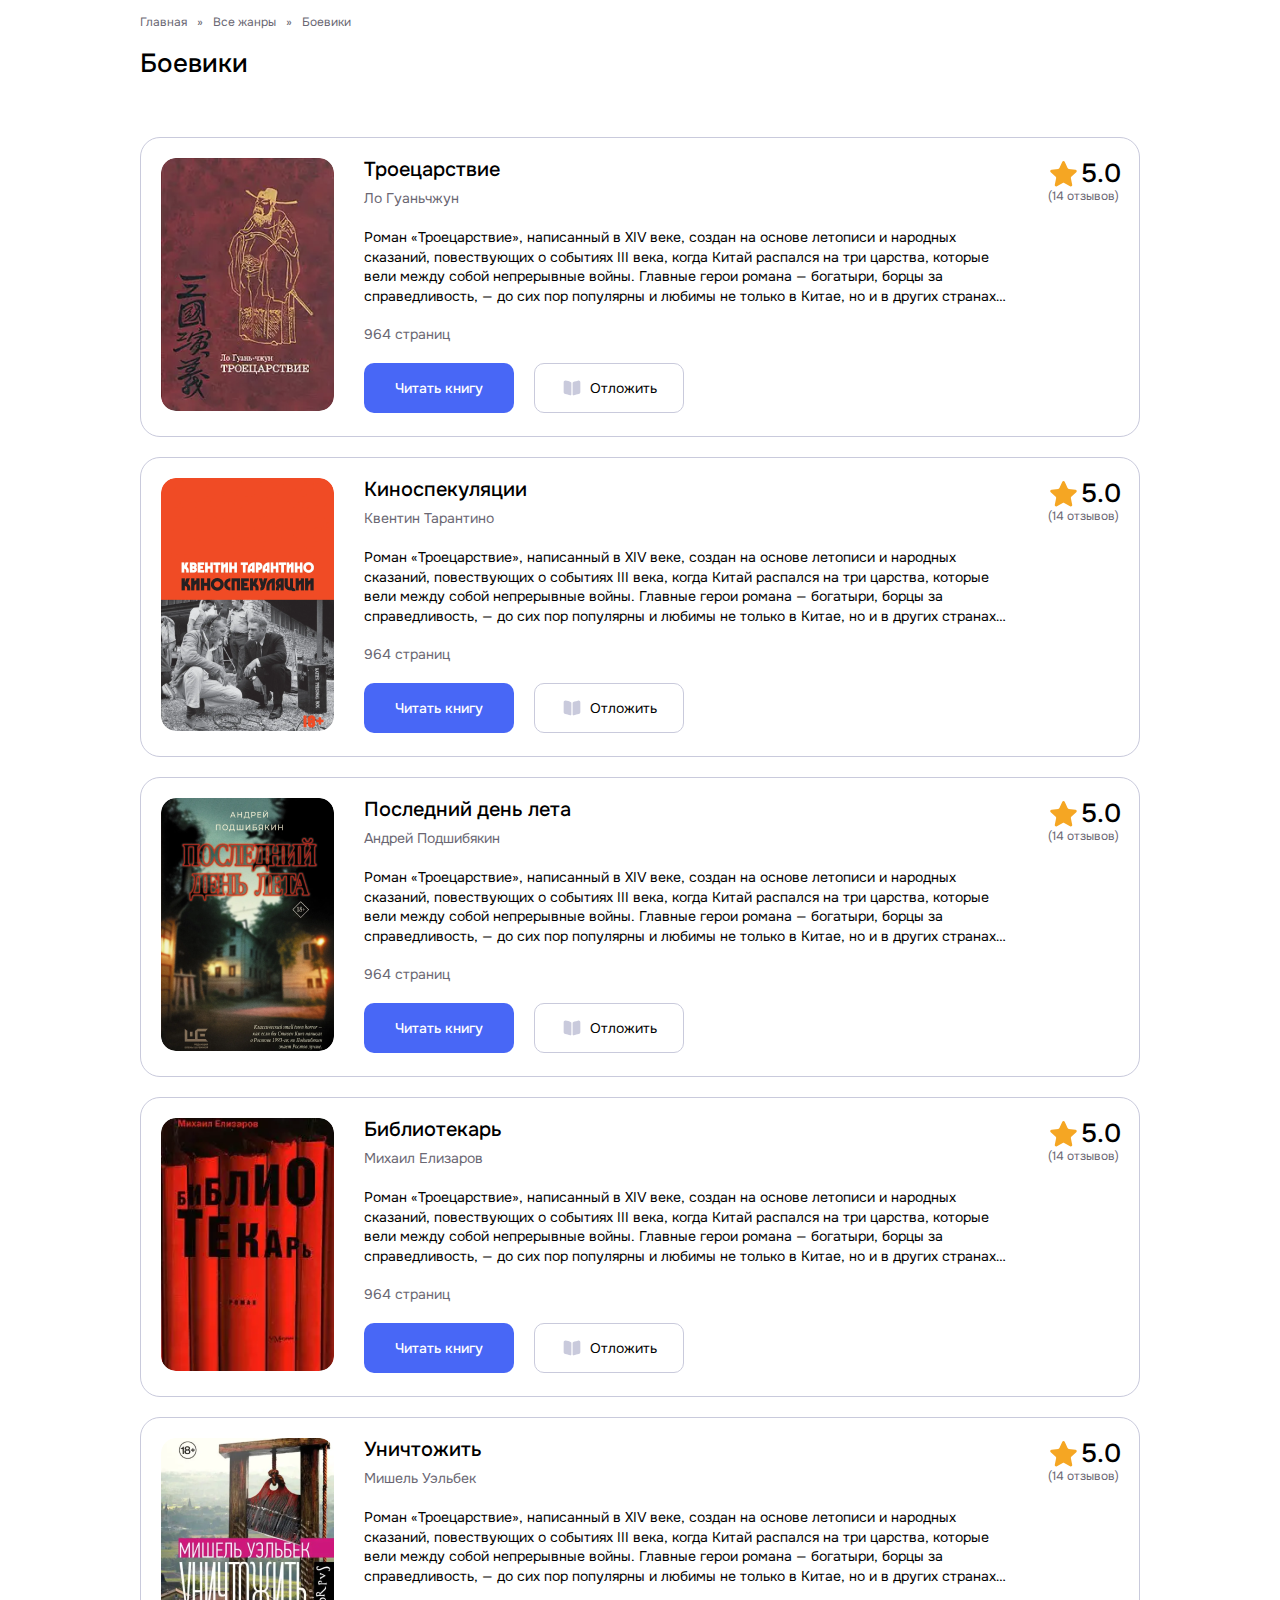
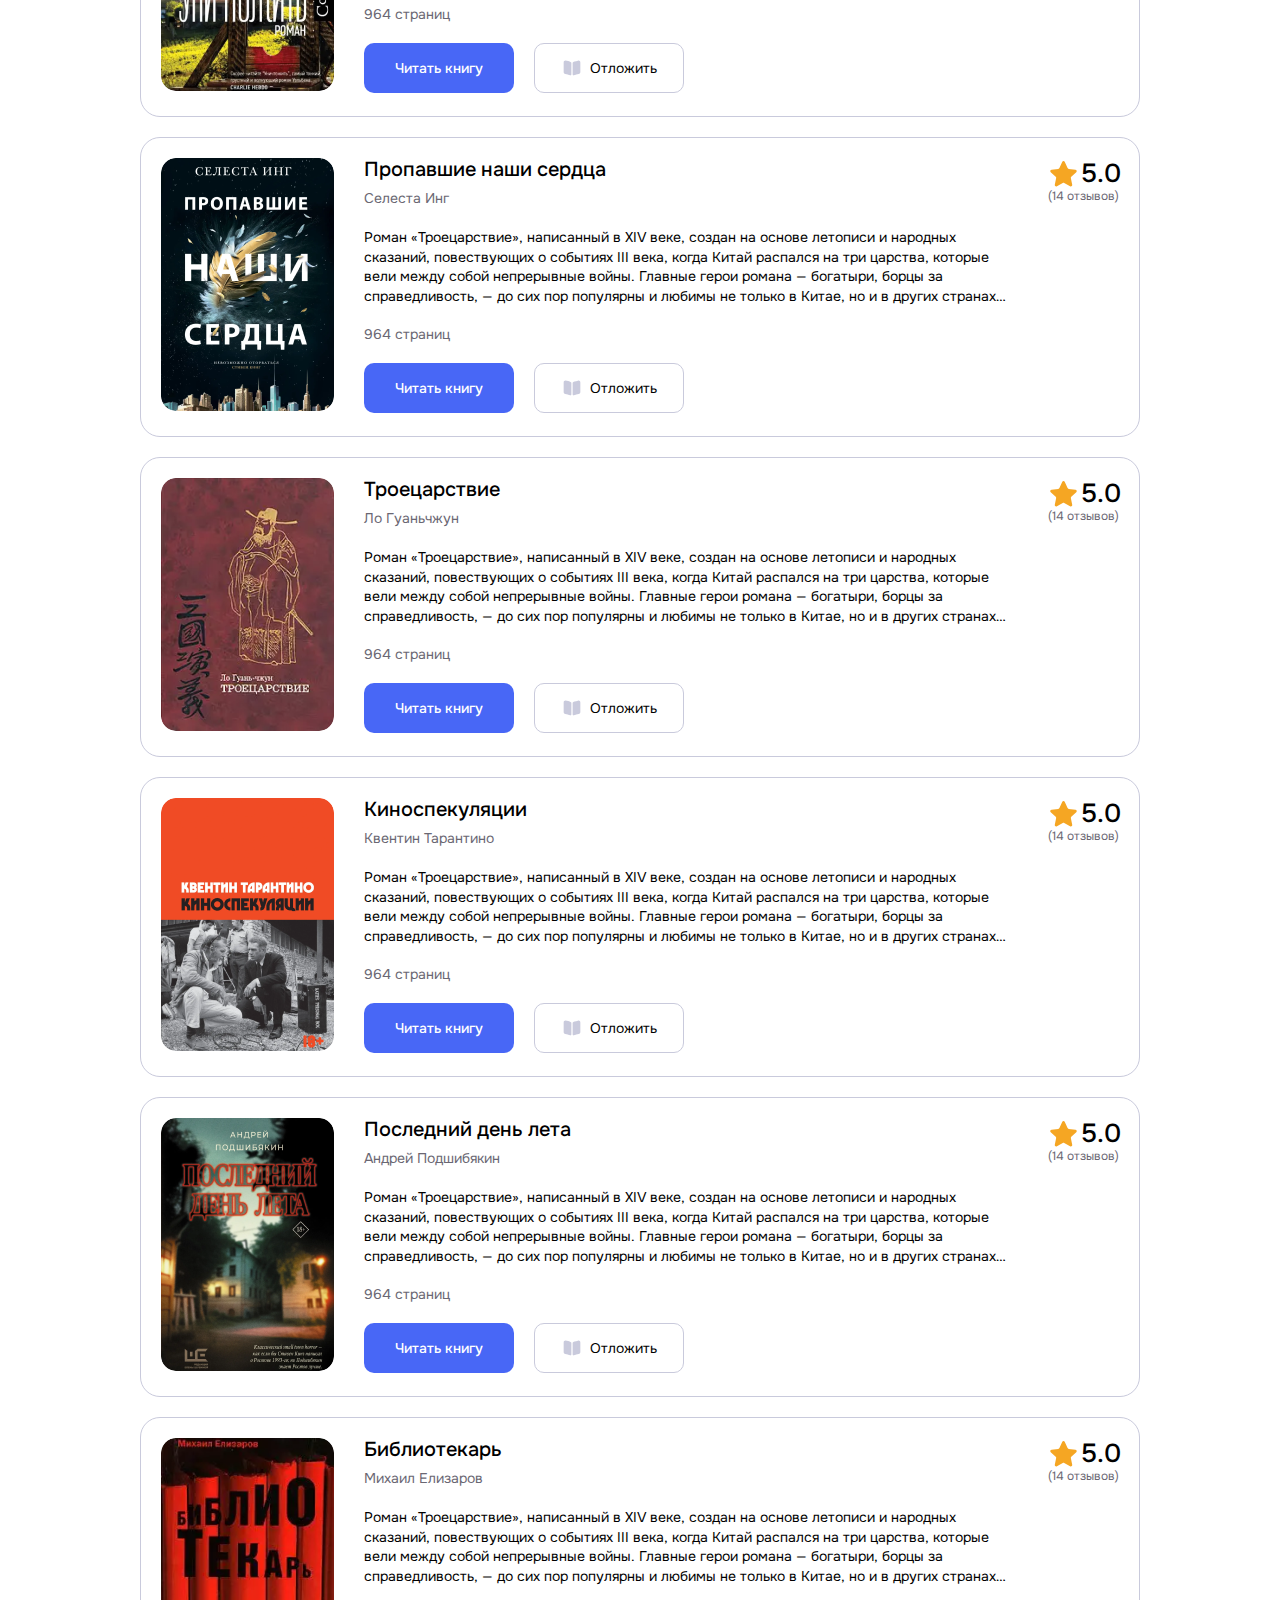
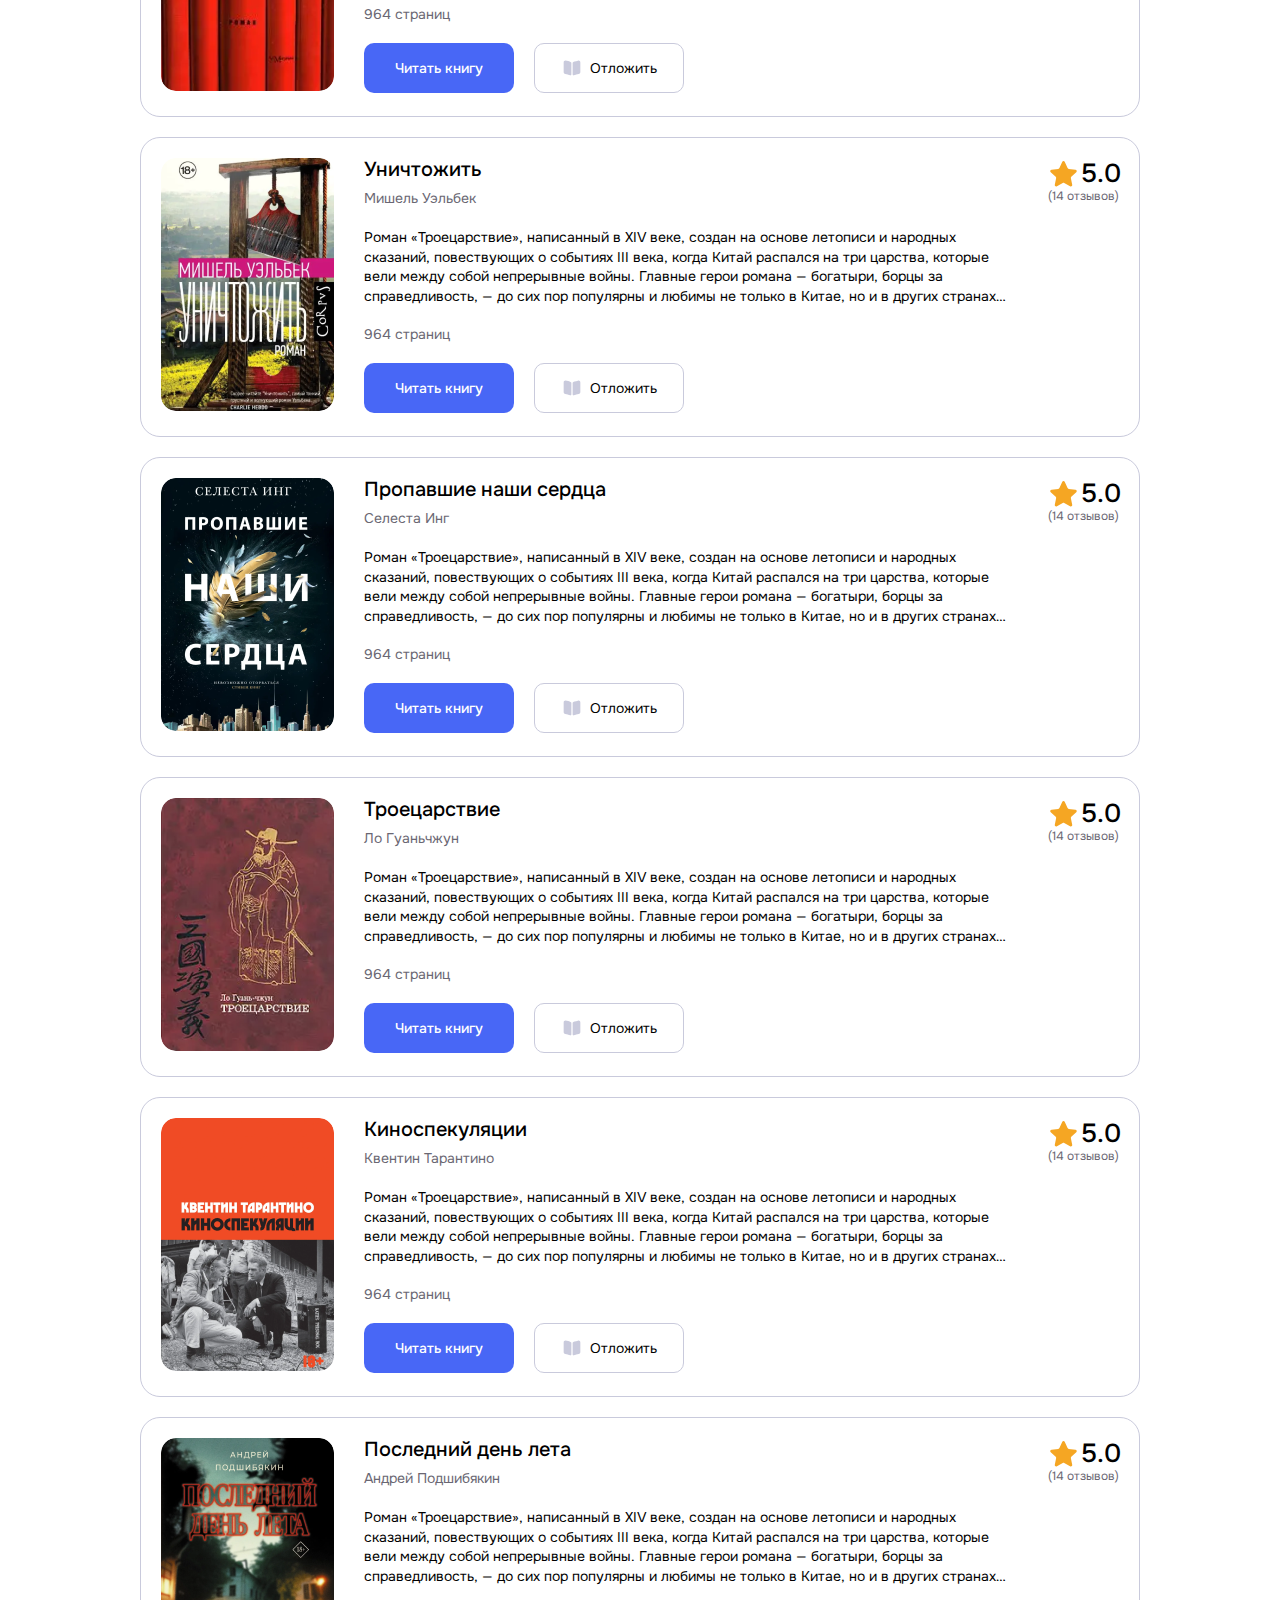
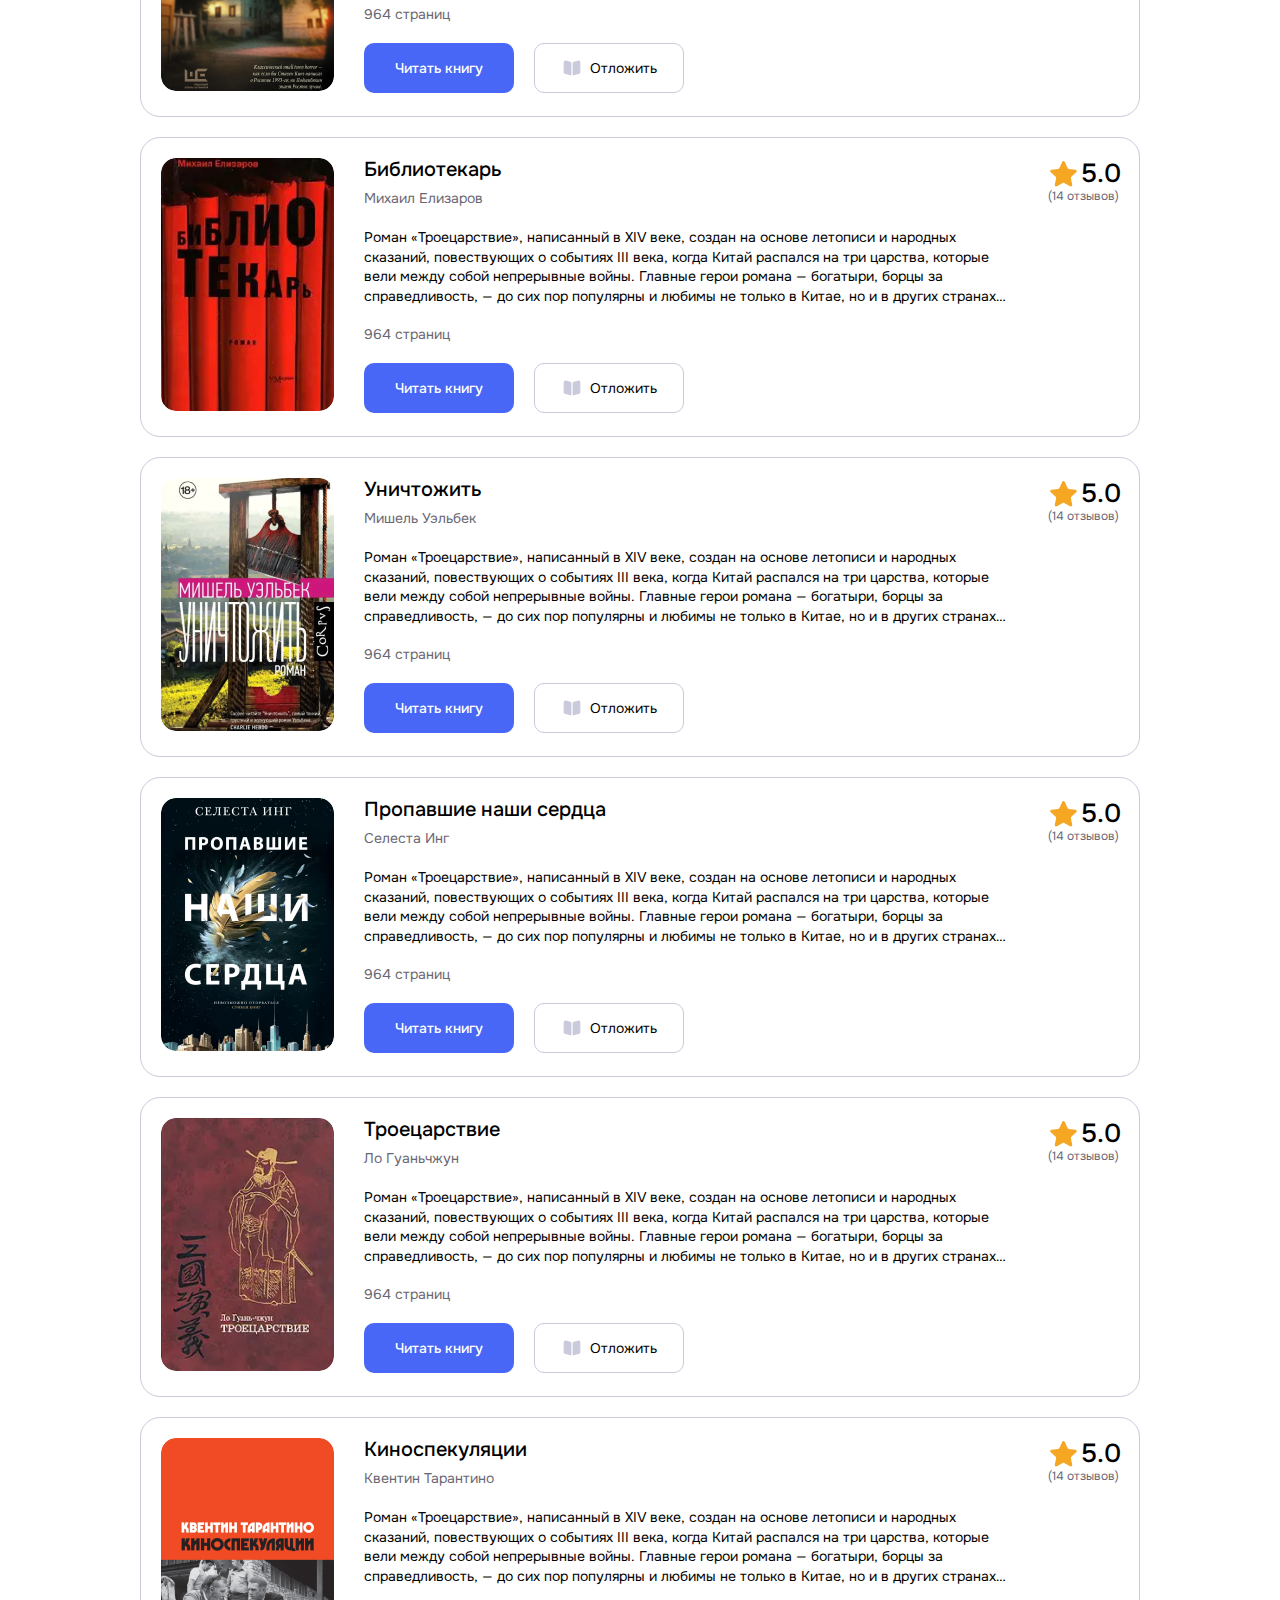
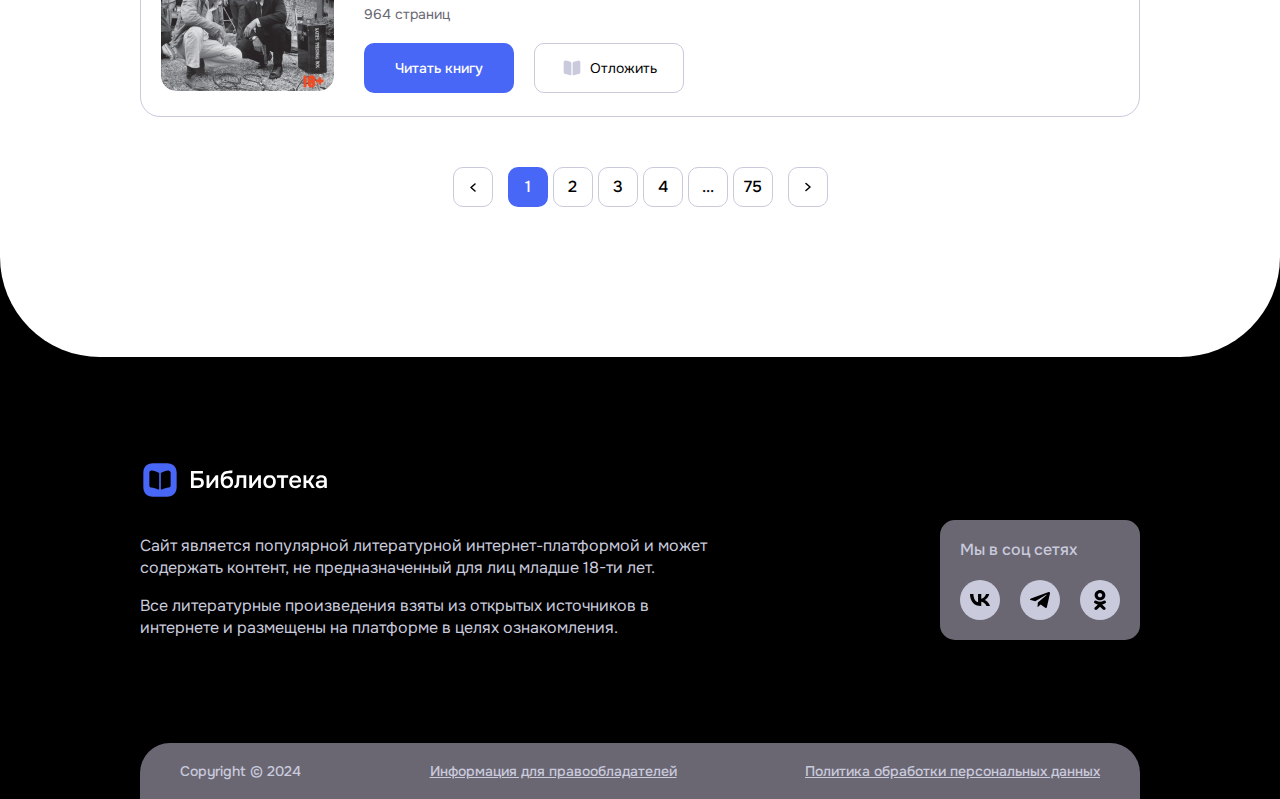
==== commit a0e7fed0: "authors_alphabet update" ====
--- a/action-list.html
+++ b/action-list.html
@@ -479,9 +479,6 @@
                                     964 страниц
                                 </a>
                                 <div class="action_list_btns">
-                                    <a href="#" class="btn_blue">
-                                        Читать книгу
-                                    </a>
                                     <div class="action_list_btns">
                                         <a href="#" class="btn_blue">
                                             Читать книгу
--- a/css/style.css
+++ b/css/style.css
@@ -142,6 +142,7 @@
   stroke: #4867F6;
 }
 .pagination a {
+  flex-shrink: 0;
   width: 40px;
   height: 40px;
   border-radius: 10px;
@@ -188,6 +189,9 @@
 }
 .authors_alphabet .full {
   width: 50px;
+}
+.authors_alphabet .full span {
+  text-transform: capitalize;
 }
 .authors_alphabet a {
   flex-shrink: 0;
@@ -201,6 +205,7 @@
   transition: 0.3s ease;
 }
 .authors_alphabet a span {
+  text-transform: uppercase;
   font-size: 16px;
   font-weight: 500;
   line-height: 19.2px;
@@ -708,6 +713,9 @@
   .main_container {
     padding: 0 20px;
   }
+  .pagination a:nth-child(5) {
+    display: none;
+  }
   .authors_alphabet {
     margin: 30px 0 40px 0;
   }
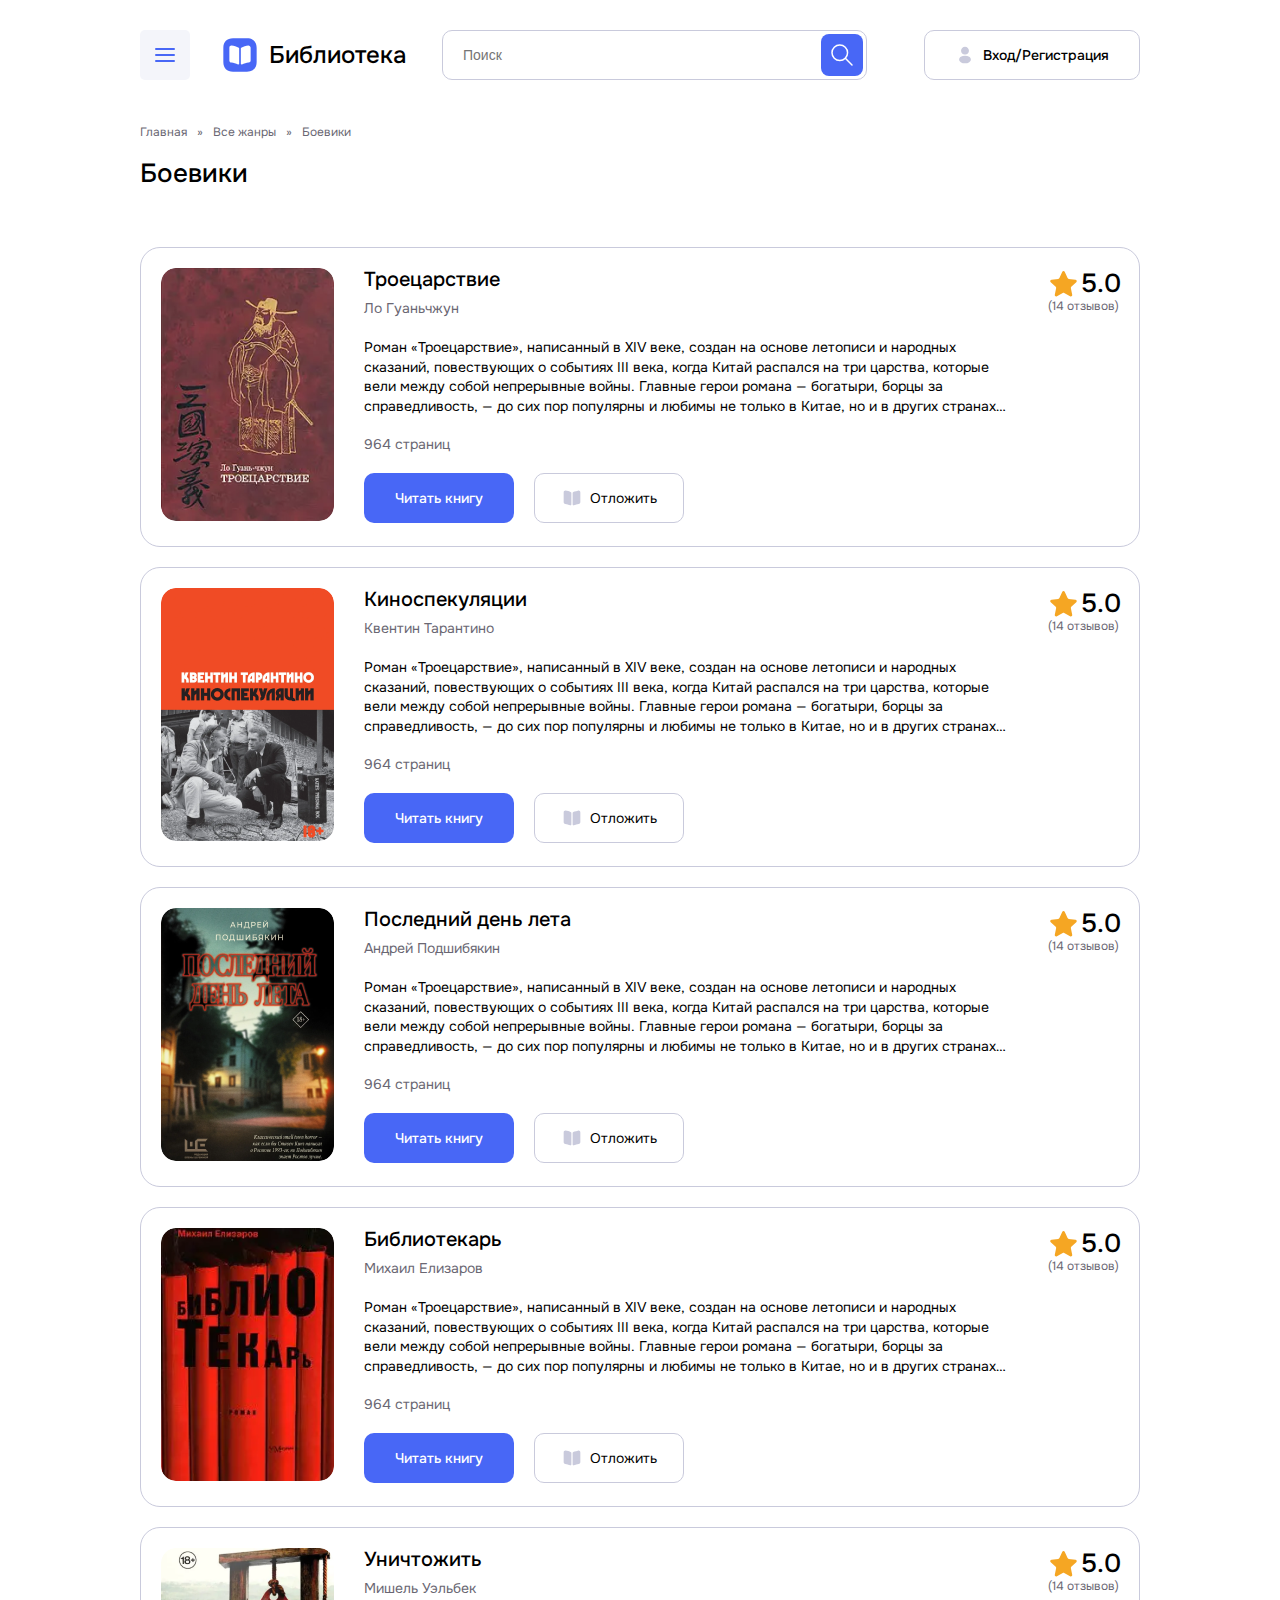
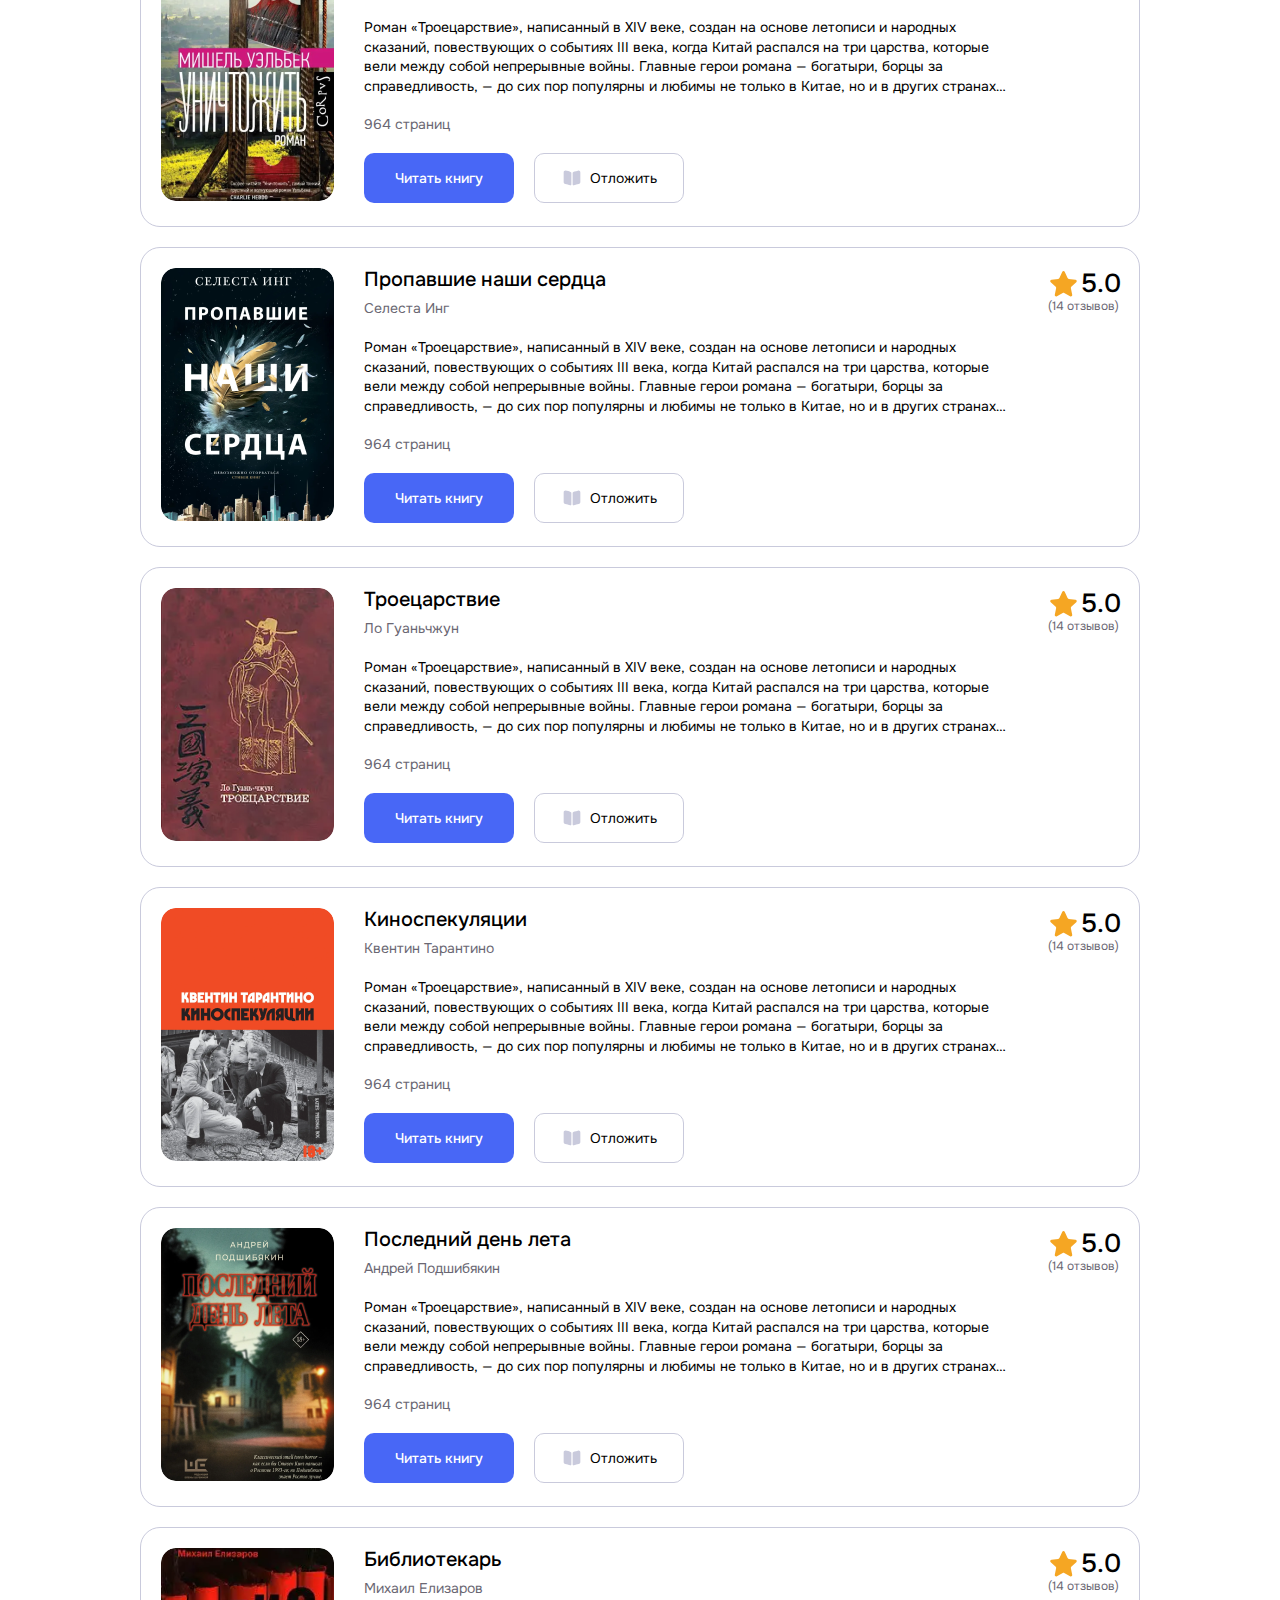
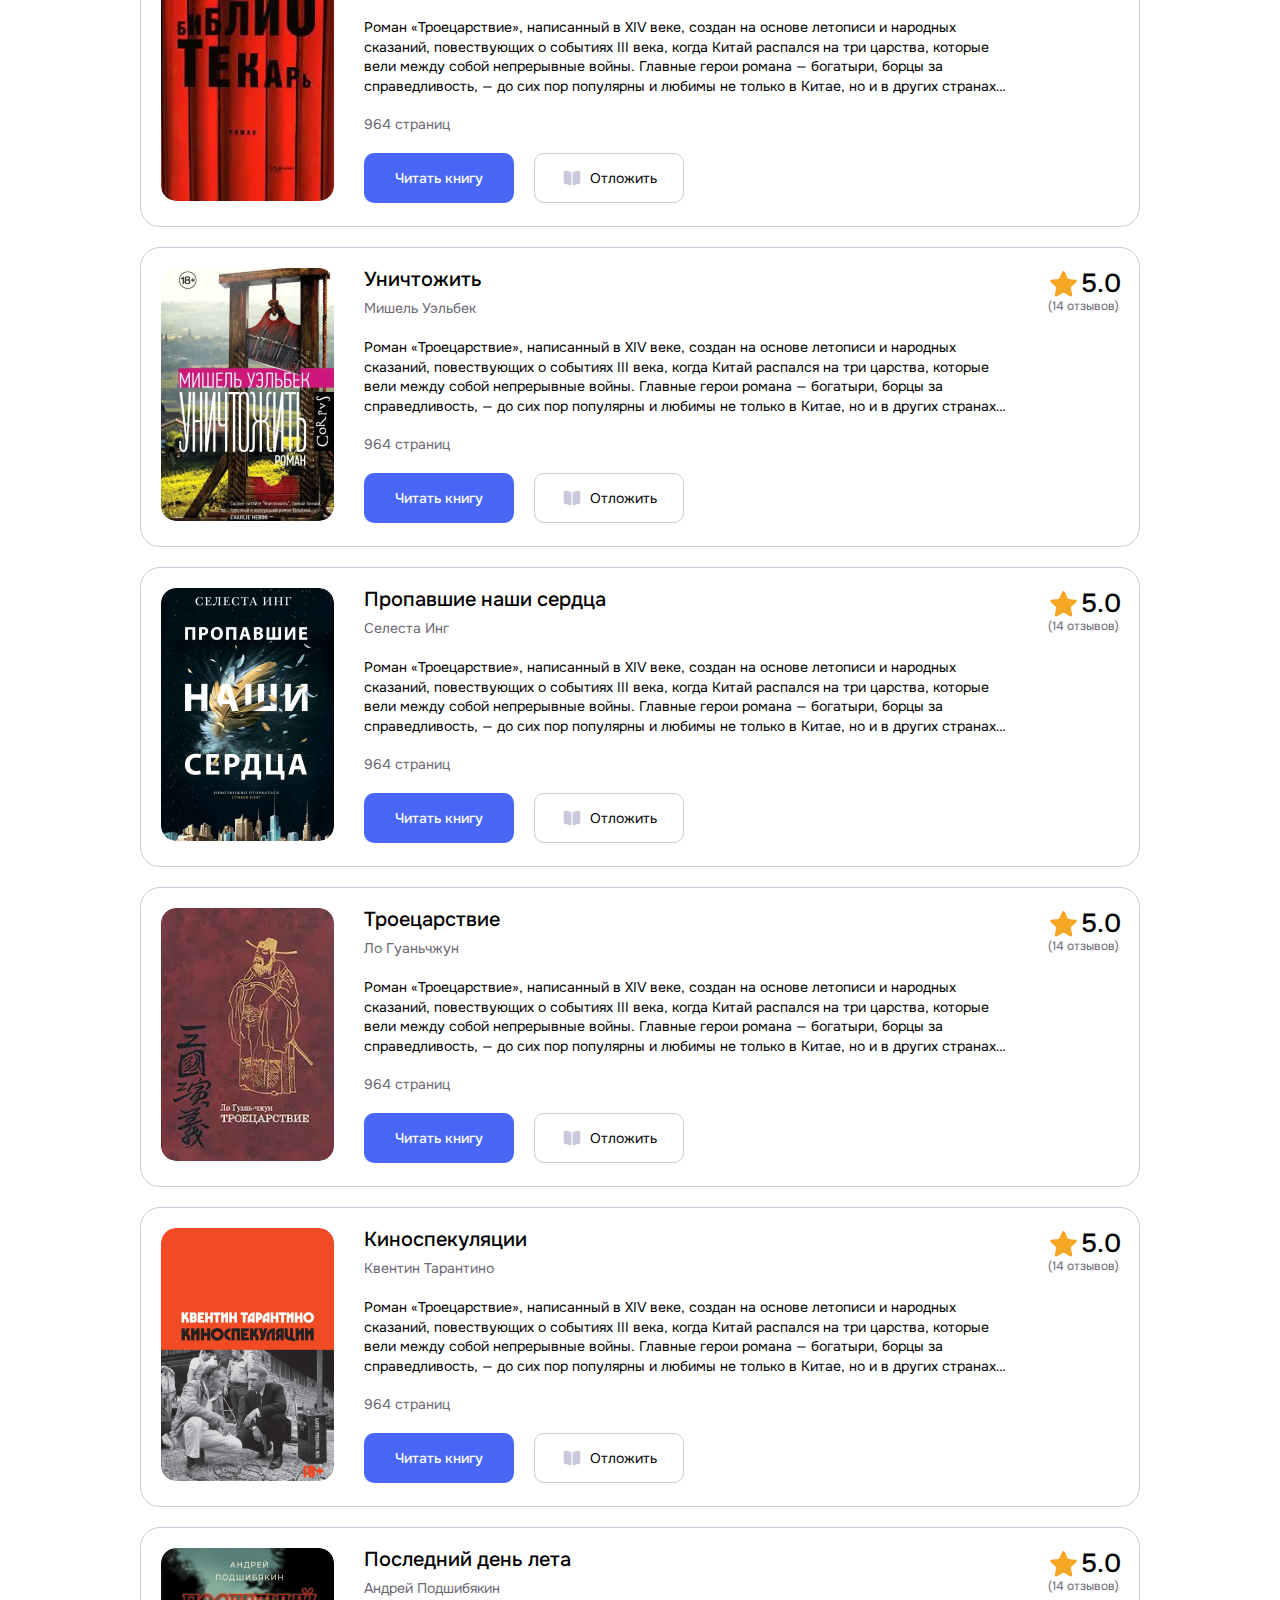
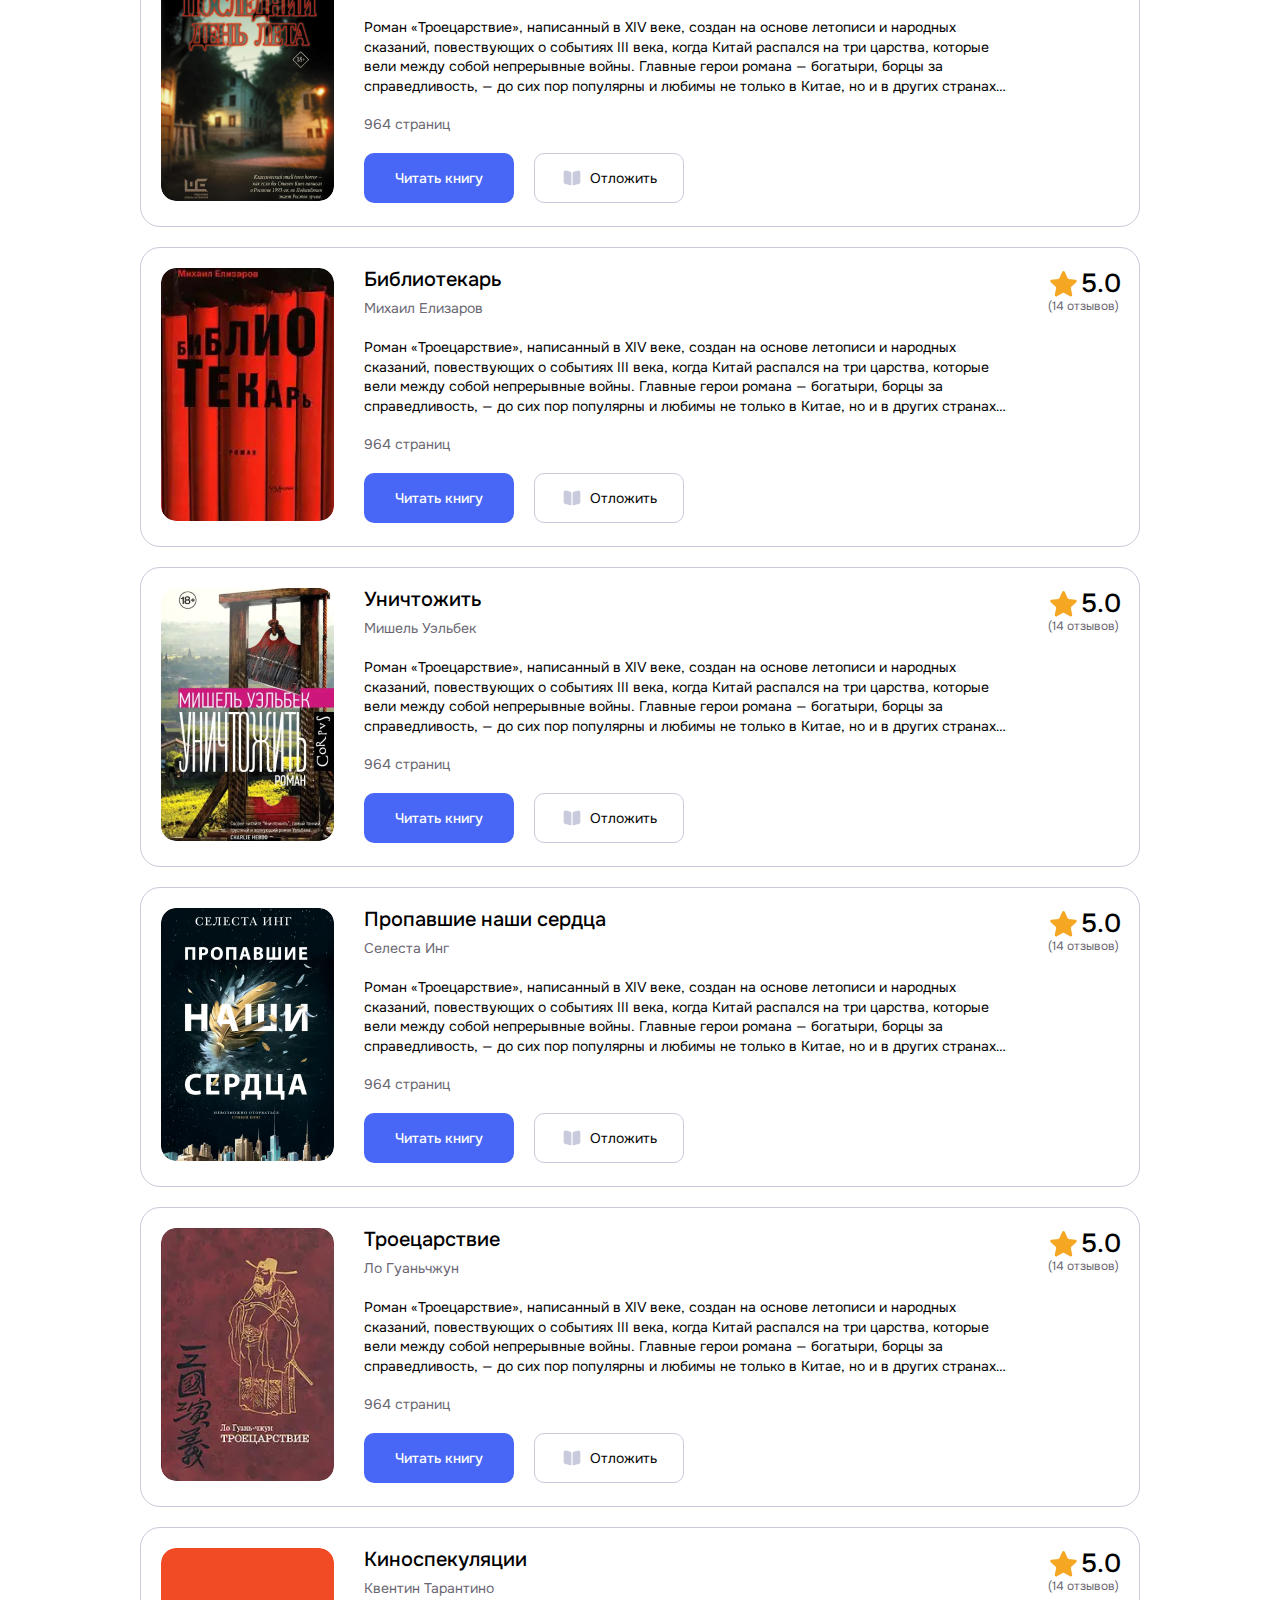
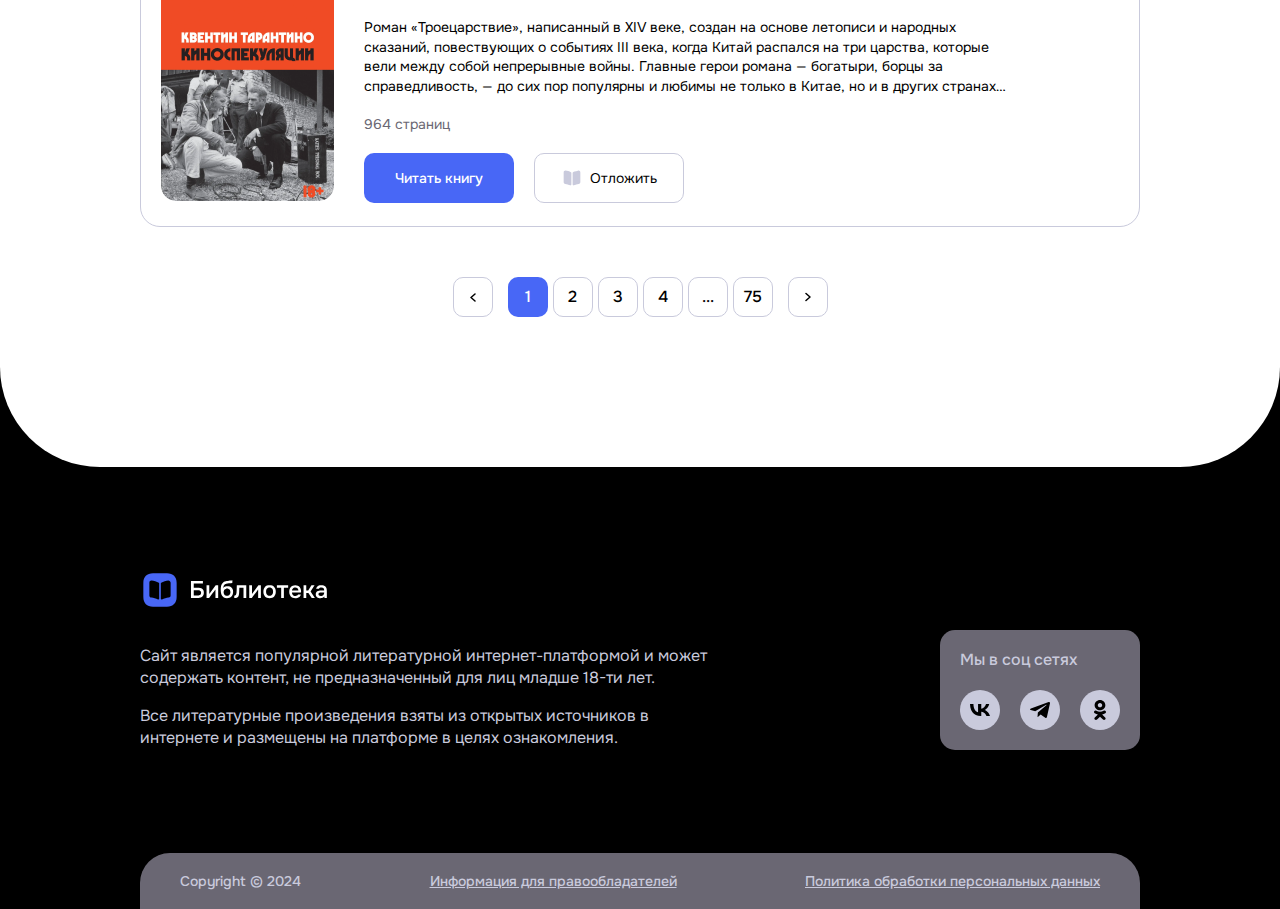
==== commit 6031bf1b: "header added" ====
--- a/action-list.html
+++ b/action-list.html
@@ -19,11 +19,72 @@
 <body>
     <div class="wrapper">
 
-        <!-- header -->
-        <header>
+        <!-- Header -->
+        <header class="header">
+            <div class="main_container header__container">
+                <div class="header__left">
+                    <button class="header__bars">
+                        <svg width="50" height="50" viewBox="0 0 50 50" fill="none" xmlns="http://www.w3.org/2000/svg">
+                            <rect x="15" y="24" width="20" height="2" rx="1" fill="#4867F6"/>
+                            <rect x="15" y="18" width="20" height="2" rx="1" fill="#4867F6"/>
+                            <rect x="15" y="30" width="20" height="2" rx="1" fill="#4867F6"/>
+                        </svg>
+                        <svg width="50" height="50" viewBox="0 0 50 50" fill="none" xmlns="http://www.w3.org/2000/svg">
+                            <rect x="15" y="24" width="9" height="2" rx="1" fill="#4867F6"/>
+                            <rect x="15" y="18" width="13" height="2" rx="1" fill="#4867F6"/>
+                            <rect x="15" y="30" width="13" height="2" rx="1" fill="#4867F6"/>
+                            <path d="M34 31L28 25L34 19" stroke="#4867F6" stroke-width="2" stroke-linecap="round" stroke-linejoin="round"/>
+                        </svg>
+                    </button>
+                    <a href="/" class="header__logo">
+                        <img src="./images/logo/logo.svg" alt="">
+                        <span>Библиотека</span>
+                    </a>
+                    <div class="header__search">
+                        <input type="text" placeholder="Поиск">
+                        <button>
+                            <svg width="22" height="22" viewBox="0 0 22 22" fill="none" xmlns="http://www.w3.org/2000/svg">
+                                <path d="M8.77778 16.5556C13.0733 16.5556 16.5556 13.0733 16.5556 8.77778C16.5556 4.48223 13.0733 1 8.77778 1C4.48223 1 1 4.48223 1 8.77778C1 13.0733 4.48223 16.5556 8.77778 16.5556Z" stroke="white" stroke-width="1.5" stroke-linecap="round" stroke-linejoin="round"/>
+                                <path d="M21 20.9997L14.3333 14.333" stroke="white" stroke-width="1.5" stroke-linecap="round" stroke-linejoin="round"/>
+                            </svg>
+                        </button>
+                    </div>
+                </div>
+                <div class="header__right">
+                    <button class="search_btn">
+                        <svg width="22" height="22" viewBox="0 0 22 22" fill="none" xmlns="http://www.w3.org/2000/svg">
+                            <path d="M8.77778 16.5556C13.0733 16.5556 16.5556 13.0733 16.5556 8.77778C16.5556 4.48223 13.0733 1 8.77778 1C4.48223 1 1 4.48223 1 8.77778C1 13.0733 4.48223 16.5556 8.77778 16.5556Z" stroke="white" stroke-width="1.5" stroke-linecap="round" stroke-linejoin="round"/>
+                            <path d="M21.0002 20.9987L14.3335 14.332" stroke="white" stroke-width="1.5" stroke-linecap="round" stroke-linejoin="round"/>
+                        </svg>
+                    </button>
+                    <a href="" class="btn_white">
+                        <svg width="20" height="20" viewBox="0 0 20 20" fill="none" xmlns="http://www.w3.org/2000/svg">
+                            <path d="M10.0001 1.66797C7.81675 1.66797 6.04175 3.44297 6.04175 5.6263C6.04175 7.76797 7.71675 9.5013 9.90008 9.5763C9.96675 9.56797 10.0334 9.56797 10.0834 9.5763C10.1001 9.5763 10.1084 9.5763 10.1251 9.5763C10.1334 9.5763 10.1334 9.5763 10.1417 9.5763C12.2751 9.5013 13.9501 7.76797 13.9584 5.6263C13.9584 3.44297 12.1834 1.66797 10.0001 1.66797Z" fill="#C9CADC"/>
+                            <path d="M14.2333 11.7914C11.9083 10.2414 8.11663 10.2414 5.77497 11.7914C4.71663 12.4997 4.1333 13.4581 4.1333 14.4831C4.1333 15.5081 4.71663 16.4581 5.76663 17.1581C6.9333 17.9414 8.46663 18.3331 9.99997 18.3331C11.5333 18.3331 13.0666 17.9414 14.2333 17.1581C15.2833 16.4497 15.8666 15.4997 15.8666 14.4664C15.8583 13.4414 15.2833 12.4914 14.2333 11.7914Z" fill="#C9CADC"/>
+                        </svg>
+                        <span>Вход<span>/Регистрация</span></span>
+                    </a>
+                </div>
+            </div>
+        </header>
+        <!-- Header end -->
 
-        </header>
-        <!-- header -->
+        <!-- Search mobile -->
+        <section class="search_mb">
+            <div class="search_mb__bg"></div>
+            <div class="search_mb__content">
+                <div class="search_mb__inp">
+                    <input type="text" placeholder="Поиск">
+                    <button>
+                        <svg width="22" height="22" viewBox="0 0 22 22" fill="none" xmlns="http://www.w3.org/2000/svg">
+                            <path d="M8.77778 16.5556C13.0733 16.5556 16.5556 13.0733 16.5556 8.77778C16.5556 4.48223 13.0733 1 8.77778 1C4.48223 1 1 4.48223 1 8.77778C1 13.0733 4.48223 16.5556 8.77778 16.5556Z" stroke="white" stroke-width="1.5" stroke-linecap="round" stroke-linejoin="round"/>
+                            <path d="M21 20.9997L14.3333 14.333" stroke="white" stroke-width="1.5" stroke-linecap="round" stroke-linejoin="round"/>
+                        </svg>
+                    </button>
+                </div>
+            </div>
+        </section>
+        <!-- Search mobile end -->
 
         <!-- main -->
         <main>
--- a/css/style.css
+++ b/css/style.css
@@ -26,6 +26,10 @@
 body {
   font-family: "Onest", sans-serif;
   font-style: normal;
+  font-weight: 400;
+}
+body.bg-gray {
+  background: #F4F5FA;
 }
 
 input {
@@ -96,6 +100,23 @@
 .btn_blue:hover {
   background: #0423B6;
   color: #ffffff;
+}
+
+.form_inp {
+  background: #fff;
+  border: 1px solid #C9CADC;
+  width: 100%;
+  border-radius: 10px;
+  outline: none;
+  padding: 15px 15px 16px;
+  font-size: 16px;
+  line-height: 120%;
+  color: black;
+  transition: 0.3s ease all;
+  resize: none;
+}
+.form_inp:hover, .form_inp:focus {
+  border-color: #6A6773;
 }
 
 .breadcrumb {
@@ -233,6 +254,7 @@
   height: 100vh;
 }
 .login_img {
+  max-width: 950px;
   position: relative;
 }
 .login_img .login_logo {
@@ -248,6 +270,12 @@
   height: 100%;
   width: 100%;
 }
+.login_img .login_table_bg {
+  display: none;
+}
+.login_img .login_mobile_bg {
+  display: none;
+}
 .login_form {
   padding-left: 155px;
   display: flex;
@@ -263,6 +291,7 @@
   margin: 30px 0;
 }
 .login_form form {
+  width: 385px;
   display: flex;
   flex-direction: column;
   gap: 20px;
@@ -298,11 +327,29 @@
   line-height: 19.2px;
   color: #000000;
 }
+.login_form form .forget_password {
+  color: #4867F6;
+  font-size: 14px;
+  font-weight: 400;
+  line-height: 19.6px;
+}
+.login_form form p {
+  font-size: 14px;
+  font-weight: 400;
+  line-height: 19.6px;
+  color: #6A6773;
+}
+.login_form form p a {
+  color: #4867F6;
+}
 .login_form .form_btns {
   display: flex;
   flex-direction: column;
   gap: 15px;
   margin-top: 10px;
+}
+.login_form .form_btns a {
+  width: 100%;
 }
 .login_form .back_btn {
   display: flex;
@@ -316,8 +363,579 @@
   font-family: "Manrope", sans-serif;
   color: #7B8781;
 }
-.login_block {
-  flex: 1;
+
+.header {
+  padding: 30px 0;
+}
+.header__container {
+  display: flex;
+  align-items: center;
+  justify-content: space-between;
+  gap: 30px;
+}
+.header__left {
+  display: flex;
+  align-items: center;
+}
+.header__right {
+  flex-shrink: 0;
+}
+.header .search_btn {
+  display: none;
+}
+.header__bars {
+  width: 50px;
+  height: 50px;
+  border-radius: 5px;
+  display: flex;
+  align-items: center;
+  justify-content: center;
+  background: #F4F5FA;
+}
+.header__bars svg:last-child {
+  display: none;
+}
+.header__search {
+  position: relative;
+}
+.header__search input {
+  border: 1px solid #C9CADC;
+  padding: 0 66px 0 20px;
+  border-radius: 10px;
+  font-size: 14px;
+  line-height: 100%;
+  height: 50px;
+  width: 705px;
+}
+.header__search button {
+  position: absolute;
+  top: 50%;
+  right: 4px;
+  transform: translateY(-50%);
+  width: 42px;
+  height: 42px;
+  display: flex;
+  align-items: center;
+  justify-content: center;
+  background: #4867F6;
+  border-radius: 8px;
+  transition: 0.3s ease all;
+}
+.header__search button:hover {
+  background: #0423B6;
+}
+.header__logo {
+  margin: 0 140px 0 30px;
+  display: flex;
+  align-items: center;
+  gap: 9px;
+  font-size: 24px;
+  font-weight: 500;
+  line-height: 100%;
+  color: black;
+}
+.header .btn_white {
+  padding: 0 30px;
+  width: auto;
+  gap: 8px;
+  transition: 0.3s ease all;
+  flex-shrink: 0;
+}
+.header .btn_white svg path, .header .btn_white span {
+  transition: 0.3s ease all;
+}
+.header .btn_white:hover {
+  background: #4867F6;
+  border-color: #4867F6;
+}
+.header .btn_white:hover svg path {
+  fill: #FFF;
+}
+.header .btn_white:hover span {
+  color: #fff;
+}
+
+.search_mb {
+  position: fixed;
+  top: 0;
+  left: 0;
+  width: 100%;
+  height: 100%;
+  z-index: 5;
+  display: none;
+}
+.search_mb__bg {
+  position: absolute;
+  left: 0;
+  top: 0;
+  width: 100%;
+  height: 100%;
+  background: rgba(0, 0, 0, 0.5);
+}
+.search_mb__content {
+  position: relative;
+  width: 100%;
+  background: #fff;
+  padding: 20px;
+}
+.search_mb__inp {
+  position: relative;
+}
+.search_mb__inp input {
+  font-size: 14px;
+  height: 50px;
+  width: 100%;
+  padding: 0 66px 0 20px;
+  border-radius: 10px;
+  border: 1px solid #C9CADC;
+}
+.search_mb__inp input:hover, .search_mb__inp input:focus {
+  border-color: #6A6773;
+}
+.search_mb__inp button {
+  background: #4867F6;
+  width: 42px;
+  height: 42px;
+  display: flex;
+  align-items: center;
+  justify-content: center;
+  border-radius: 8px;
+  transition: 0.3s ease all;
+  position: absolute;
+  top: 50%;
+  right: 4px;
+  transform: translateY(-50%);
+}
+.search_mb__inp button:hover {
+  background: #0423B6;
+}
+
+.main .main_container {
+  display: flex;
+  align-items: flex-start;
+  gap: 0px;
+  transition: 0.3s ease all;
+}
+.main_nav {
+  flex-shrink: 0;
+  overflow: hidden;
+  width: 0;
+  transition: 0.3s ease all;
+}
+.main_nav.active {
+  width: 332px;
+}
+.main_nav__close {
+  display: none;
+}
+.main_nav__content {
+  background: #F4F5FA;
+  border-radius: 20px;
+  padding: 20px 10px;
+  display: flex;
+  flex-direction: column;
+  gap: 8px;
+  width: 332px;
+}
+.main_nav__content a {
+  width: 100%;
+  display: flex;
+  align-items: center;
+  gap: 10px;
+  padding: 8px 16px;
+  font-size: 16px;
+  line-height: 120%;
+  font-weight: 500%;
+}
+.main_nav__content a svg {
+  width: 20px;
+}
+.main_nav__content .accordion {
+  border-radius: 10px;
+  background: #FFFFFF;
+}
+.main_nav__content .accordion_btn {
+  display: flex;
+  align-items: center;
+  justify-content: space-between;
+  width: 100%;
+  text-align: left;
+  padding: 8px 16px;
+  font-size: 16px;
+  line-height: 120%;
+  font-weight: 500%;
+}
+.main_nav__content .accordion_btn span {
+  display: flex;
+  align-items: center;
+  gap: 10px;
+}
+.main_nav__content .accordion_body {
+  max-height: 494px;
+  overflow-y: scroll;
+}
+.main_nav__content .accordion_body::-webkit-scrollbar {
+  width: 4px;
+}
+.main_nav__content .accordion_body::-webkit-scrollbar-thumb {
+  border-radius: 10px;
+  background: #C9CADC;
+}
+.main_nav__content .accordion_body a {
+  font-size: 14px;
+  line-height: 120%;
+  font-weight: 500;
+  padding: 8px 16px;
+  display: block;
+  transition: 0.3s ease all;
+  color: #000;
+}
+.main_nav__content .accordion_body a:hover {
+  font-weight: bold;
+  text-decoration: underline;
+}
+.main.active .main_container {
+  gap: 80px;
+}
+
+.book-cover {
+  padding: 55px 0 51px 388px;
+  position: relative;
+  z-index: 1;
+  margin-bottom: 40px;
+  margin-top: 10px;
+}
+.book-cover__bg {
+  position: absolute;
+  left: 0;
+  top: 0;
+  width: 100%;
+  height: 100%;
+  background: linear-gradient(to right, #4A5768, #6F8093);
+  z-index: -1;
+  border-radius: 30px;
+}
+.book-cover .main_title {
+  color: #fff;
+  margin-bottom: 10px;
+}
+.book-cover .subtitle {
+  font-size: 14px;
+  line-height: 140%;
+  color: #C9CADC;
+  margin-bottom: 10px;
+}
+.book-cover .links {
+  display: flex;
+  align-items: center;
+  gap: 15px;
+}
+.book-cover .links a {
+  padding: 7px 10px;
+  color: #F4F5FA;
+  font-size: 14px;
+  line-height: 140%;
+  font-weight: 500;
+  background: #39475A;
+  border-radius: 30px;
+}
+.book-cover .btn_white {
+  position: absolute;
+  top: 40px;
+  right: 40px;
+  width: auto;
+  padding: 0px 30px;
+  display: flex;
+  align-items: center;
+  justify-content: center;
+  color: #fff;
+  gap: 8px;
+  transition: 0.3s ease all;
+}
+.book-cover .btn_white svg path {
+  transition: 0.3s ease all;
+}
+.book-cover .btn_white:hover {
+  border-color: #4867F6;
+  background: #4867F6;
+}
+.book-cover .btn_white:hover svg path {
+  fill: #FFF;
+}
+.book-cover__example {
+  position: absolute;
+  left: 40px;
+  top: 40px;
+  width: 288px;
+  display: flex;
+  flex-direction: column;
+  gap: 20px;
+}
+.book-cover__example img {
+  width: 100%;
+}
+.book-cover__example a {
+  width: 100%;
+  transition: 0.3s ease all;
+}
+.book-cover__example a:hover {
+  background: #0423B6;
+}
+
+.book-description {
+  padding-left: 388px;
+  display: flex;
+  align-items: flex-start;
+  justify-content: space-between;
+  gap: 60px;
+  margin-bottom: 60px;
+}
+.book-description__left {
+  width: 100%;
+}
+.book-description__left h2 {
+  font-size: 20px;
+  line-height: 120%;
+  font-weight: 500;
+  margin-bottom: 10px;
+}
+.book-description__left .descriptions {
+  display: flex;
+  flex-direction: column;
+  gap: 10px;
+}
+.book-description__left .descriptions p {
+  font-size: 14px;
+  line-height: 140%;
+  color: #6A6773;
+}
+.book-description__right {
+  width: 345px;
+  flex-shrink: 0;
+}
+.book-description__right_head {
+  display: flex;
+  align-items: flex-start;
+  margin-bottom: 25px;
+}
+.book-description__right_head h3 {
+  font-size: 30px;
+  line-height: 140%;
+  font-weight: 500;
+  display: flex;
+  align-items: flex-end;
+  gap: 5px;
+}
+.book-description__right_head h3 span {
+  font-size: 12px;
+  line-height: 120%;
+  color: #6A6773;
+  margin-bottom: 8px;
+}
+.book-description__right .degree {
+  display: flex;
+  flex-direction: column;
+  gap: 5px;
+}
+.book-description__right .degree li {
+  display: flex;
+  align-items: center;
+  gap: 13px;
+}
+.book-description__right .degree li span {
+  color: #6A6773;
+  font-size: 14px;
+  line-height: 140%;
+  width: 10px;
+  flex-shrink: 0;
+}
+.book-description__right .degree .line {
+  position: absolute;
+  left: 0;
+  top: 0;
+  height: 100%;
+  background: #F5A623;
+  border-radius: 10px;
+}
+.book-description__right .degree .line_wrap {
+  width: 100%;
+  position: relative;
+  height: 9px;
+  background: #F4F5FA;
+  border-radius: 10px;
+}
+
+.reviews {
+  margin-left: 388px;
+  margin-bottom: 60px;
+  background: #F4F5FA;
+  border-radius: 20px;
+  padding: 30px;
+}
+.reviews .main_title {
+  margin-bottom: 20px;
+}
+.reviews__list {
+  display: flex;
+  flex-direction: column;
+  gap: 20px;
+}
+.reviews__list_item {
+  background: #fff;
+  border-radius: 15px;
+  padding: 25px 20px;
+}
+.reviews__list .degree {
+  display: flex;
+  align-items: center;
+  gap: 3px;
+  font-size: 24px;
+  line-height: 120%;
+  font-weight: 500;
+}
+.reviews__list .item_head {
+  display: flex;
+  align-items: flex-start;
+  justify-content: space-between;
+  margin-bottom: 15px;
+}
+.reviews__list .item_user {
+  display: flex;
+  align-items: center;
+  gap: 10px;
+}
+.reviews__list .item_user .letter {
+  width: 40px;
+  height: 40px;
+  display: flex;
+  align-items: center;
+  justify-content: center;
+  border-radius: 50%;
+  background: #4867F6;
+  font-size: 20px;
+  line-height: 110%;
+  font-weight: bold;
+  color: #fff;
+  flex-shrink: 0;
+}
+.reviews__list .item_user h4 {
+  font-size: 14px;
+  line-height: 110%;
+  margin-bottom: 5px;
+}
+.reviews__list .item_user p {
+  font-size: 12px;
+  line-height: 110%;
+  color: #6A6773;
+}
+.reviews__list .item_content {
+  display: flex;
+  flex-direction: column;
+  gap: 10px;
+}
+.reviews__list .item_content p {
+  font-size: 14px;
+  line-height: 140%;
+}
+
+.similar-book {
+  margin: 120px 0 50px;
+}
+.similar-book__head {
+  display: flex;
+  align-items: center;
+  justify-content: space-between;
+  margin-bottom: 30px;
+}
+.similar-book__head_right {
+  display: flex;
+  align-items: center;
+}
+.similar-book__head_right .btn_white {
+  width: auto;
+  padding: 13px 20px;
+  height: auto;
+  display: flex;
+  align-items: center;
+  gap: 8px;
+  transition: 0.3s ease all;
+}
+.similar-book__head_right .btn_white svg path {
+  transition: 0.3s ease all;
+}
+.similar-book__head_right .btn_white:hover {
+  background: #4867F6;
+  border-color: #4867F6;
+  color: #fff;
+}
+.similar-book__head_right .btn_white:hover svg path {
+  fill: #fff;
+}
+.similar-book__head_right button {
+  width: 40px;
+  height: 40px;
+  display: flex;
+  align-items: center;
+  justify-content: center;
+  border-radius: 10px;
+  border: 1px solid #C9CADC;
+  transition: 0.3s ease all;
+}
+.similar-book__head_right button svg path {
+  transition: 0.3s ease all;
+}
+.similar-book__head_right button.btn_prev {
+  margin: 0 20px 0 40px;
+}
+.similar-book__head_right button:hover {
+  border-color: #6A6773;
+}
+.similar-book__head_right button:hover svg path {
+  stroke: #4867F6;
+}
+.similar-book__card {
+  width: 100%;
+}
+.similar-book__card a {
+  width: 100%;
+  height: 253px;
+  display: block;
+  border-radius: 15px;
+  overflow: hidden;
+  margin-bottom: 10px;
+}
+.similar-book__card a img {
+  width: 100%;
+  height: 100%;
+  -o-object-fit: cover;
+     object-fit: cover;
+}
+.similar-book__card h4 {
+  font-size: 14px;
+  line-height: 120%;
+  font-weight: 500;
+  margin-bottom: 5px;
+}
+.similar-book__card p {
+  color: #6A6773;
+  font-size: 14px;
+  line-height: 120%;
+  margin-bottom: 10px;
+}
+.similar-book__card_review {
+  display: flex;
+  align-items: center;
+  gap: 3px;
+}
+.similar-book__card_review h5 {
+  font-size: 14px;
+  line-height: 120%;
+  font-weight: 500;
+}
+.similar-book__card_review span {
+  font-size: 12px;
+  line-height: 120%;
+  color: #6A6773;
 }
 
 .action_books {
@@ -541,6 +1159,50 @@
   fill: #ffffff;
 }
 
+.categories_lists {
+  display: flex;
+  flex-wrap: wrap;
+  gap: 30px;
+  margin: 60px 0 50px 0;
+}
+.categories_list {
+  width: calc(50% - 15px);
+  display: flex;
+  flex-direction: column;
+  gap: 40px;
+}
+.categories_block {
+  display: flex;
+  flex-direction: column;
+  gap: 20px;
+}
+.categories_block .list_title {
+  font-size: 20px;
+  font-weight: 500;
+  line-height: 24px;
+  color: #000000;
+}
+.categories_block ul {
+  display: flex;
+  flex-wrap: wrap;
+  gap: 15px 10px;
+}
+.categories_block .book_link {
+  font-size: 16px;
+  font-weight: 400;
+  line-height: 22.4px;
+  color: #000000;
+  padding: 7px 10px;
+  border-radius: 30px;
+  border: 1px solid #C9CADC;
+  transition: 0.3s ease;
+}
+.categories_block .book_link:hover {
+  background: #39475A;
+  color: #F4F5FA;
+  border: 1px solid transparent;
+}
+
 .footer {
   background: #000000;
   position: relative;
@@ -622,6 +1284,394 @@
   text-decoration: underline;
 }
 
+.book-page {
+  padding: 20px 0 70px;
+}
+.book-page__container {
+  max-width: 790px;
+  margin: 0 auto;
+}
+.book-page__head {
+  display: flex;
+  align-items: center;
+  justify-content: center;
+  position: relative;
+  text-align: center;
+  margin-bottom: 25px;
+}
+.book-page__head a {
+  position: absolute;
+  left: 0;
+  top: 50%;
+  transform: translateY(-50%);
+  display: flex;
+  align-items: center;
+  gap: 12px;
+  font-family: "Manrope", sans-serif;
+  font-size: 14px;
+  line-height: 120%;
+  font-weight: 600;
+  color: #7B8781;
+}
+.book-page__head p {
+  font-size: 12px;
+  line-height: 110%;
+  color: #7B8781;
+  margin-bottom: 5px;
+}
+.book-page__head h2 {
+  font-size: 16px;
+  line-height: 110%;
+  font-weight: 500;
+  color: #1D211F;
+}
+.book-page__content {
+  background: white;
+  border-radius: 20px;
+  padding: 10px 20px 20px;
+  margin-bottom: 20px;
+}
+.book-page__content_head {
+  display: flex;
+  align-items: center;
+  justify-content: space-between;
+  border-bottom: 1px solid #DBDBDB;
+}
+.book-page__content_head .theme {
+  display: flex;
+  align-items: center;
+  gap: 10px;
+}
+.book-page__content_head .theme p {
+  font-size: 14px;
+  line-height: 110%;
+  font-weight: 500;
+  color: #1D211F;
+  padding-right: 11px;
+  flex-shrink: 0;
+}
+.book-page__content_head .theme button {
+  width: 20px;
+  height: 20px;
+  border-radius: 50%;
+  border: 1px solid #DBDBDB;
+  flex-shrink: 0;
+}
+.book-page__content_head .theme button.grey {
+  background: #DDD7CA;
+}
+.book-page__content_head .theme button.light {
+  background: #F6F6F6;
+}
+.book-page__content_head .theme button.dark {
+  background: #1D211F;
+}
+.book-page__content_head .theme button.active {
+  border-color: #A3D95D;
+}
+.book-page__content_head .zoom {
+  display: flex;
+  align-items: center;
+  gap: 10px;
+}
+.book-page__content_head .zoom button {
+  width: 42px;
+  height: 42px;
+  flex-shrink: 0;
+  display: flex;
+  align-items: center;
+  justify-content: center;
+}
+.book-page__content_head .zoom .pin {
+  margin-left: 20px;
+}
+.book-page__content_text {
+  display: flex;
+  flex-direction: column;
+  padding-top: 10px;
+  gap: 10px;
+}
+.book-page__content_text p {
+  font-size: 16px;
+  line-height: 140%;
+  color: #1D211F;
+}
+.book-page__content_pagination {
+  position: relative;
+  display: flex;
+  align-items: center;
+  justify-content: center;
+  margin-bottom: 100px;
+}
+.book-page__content_pagination .pagination_left {
+  position: absolute;
+  left: 0;
+  top: 50%;
+  transform: translateY(-50%);
+  display: flex;
+  align-items: center;
+  gap: 10px;
+}
+.book-page__content_pagination .pagination_left p {
+  font-size: 14px;
+  line-height: 110%;
+  color: #7B8781;
+}
+.book-page__content_pagination .pagination_left__btn {
+  border: 1px solid #DBDBDB;
+  background: #fff;
+  padding: 4px 4px 4px 10px;
+  display: flex;
+  align-items: center;
+  gap: 16px;
+  border-radius: 10px;
+}
+.book-page__content_pagination .pagination_left__btn span {
+  color: #6A6773;
+  font-size: 16px;
+  line-height: 120%;
+}
+.book-page__content_pagination .pagination_left__btn button {
+  display: flex;
+  align-items: center;
+  justify-content: center;
+}
+.book-page__content_pagination .pagination_right {
+  display: flex;
+  align-items: center;
+  justify-content: center;
+  gap: 20px;
+}
+.book-page__content_pagination .pagination_right button {
+  width: 40px;
+  height: 40px;
+  flex-shrink: 0;
+  display: flex;
+  align-items: center;
+  justify-content: center;
+  border: 1px solid #DBDBDB;
+  border-radius: 10px;
+  transition: 0.3s ease all;
+}
+.book-page__content_pagination .pagination_right button svg path {
+  transition: 0.3s ease all;
+}
+.book-page__content_pagination .pagination_right button:hover {
+  border-color: #6A6773;
+}
+.book-page__content_pagination .pagination_right button:hover svg path {
+  stroke: #4867F6;
+}
+.book-page__content_pagination .pagination_right p {
+  font-size: 14px;
+  line-height: 110%;
+  font-weight: 500;
+  color: #1D211F;
+}
+.book-page__content_pagination .pagination_right p.sm {
+  display: none;
+}
+
+.review_form {
+  background: #fff;
+  border-radius: 20px;
+  padding: 30px;
+  display: flex;
+  flex-direction: column;
+  gap: 20px;
+}
+.review_form.review_gray {
+  background: #F4F5FA;
+  margin-left: 388px;
+}
+.review_form__subtitle {
+  font-size: 16px;
+  line-height: 100%;
+  font-weight: 500;
+  color: #6A6773;
+}
+.review_form__subtitle span {
+  color: #F43E2D;
+}
+.review_form .line {
+  height: 1px;
+  width: 100%;
+  background: #EBEBEB;
+}
+.review_form .star {
+  display: flex;
+  align-items: center;
+  gap: 20px;
+}
+.review_form .star p {
+  font-size: 20px;
+  line-height: 120%;
+  font-weight: 500;
+  color: black;
+}
+.review_form .star_group {
+  display: flex;
+  align-items: center;
+  gap: 5px;
+}
+.review_form .star_group button {
+  width: 40px;
+  height: 40px;
+  display: flex;
+  align-items: center;
+  justify-content: center;
+}
+.review_form .form_control {
+  display: flex;
+  flex-direction: column;
+  gap: 5px;
+}
+.review_form .form_control label {
+  font-size: 14px;
+  line-height: 140%;
+  color: #6A6773;
+}
+.review_form .form_control label span {
+  color: #F43E2D;
+}
+.review_form .form_control textarea {
+  height: 144px;
+}
+.review_form__submit {
+  display: flex;
+  align-items: center;
+  justify-content: flex-end;
+}
+.review_form__submit button {
+  font-size: 14px;
+  line-height: 100%;
+  font-weight: 500;
+  padding: 18px 30px;
+  width: auto;
+  height: auto;
+  transition: 0.3s ease all;
+}
+.review_form__submit button:hover {
+  background: #0423B6;
+}
+
+@media only screen and (max-width: 1700px) {
+  .header__search input {
+    width: 573px;
+  }
+  .header__logo {
+    margin: 0 106px 0 33px;
+  }
+  .main_nav__content {
+    width: 305px;
+  }
+  .main_nav.active {
+    width: 305px;
+  }
+  .main.active .main_container {
+    gap: 70px;
+  }
+  .main.active .main_content .book-description {
+    flex-direction: column;
+  }
+  .main.active .main_content .book-description__right {
+    width: 100%;
+  }
+  .book-cover {
+    padding: 55px 0 51px 375px;
+  }
+  .book-cover__example {
+    width: 275px;
+  }
+  .book-description {
+    padding-left: 375px;
+  }
+  .book-description__right {
+    width: 267px;
+  }
+  .reviews {
+    margin-left: 375px;
+  }
+  .review_form.review_gray {
+    margin-left: 375px;
+  }
+  .similar-book__card a {
+    height: 230px;
+  }
+}
+@media (min-width: 1200px) and (max-width: 1500px) {
+  .main_nav__content {
+    width: 276px;
+  }
+  .main_nav.active {
+    width: 276px;
+  }
+  .main.active .main_container {
+    gap: 70px;
+  }
+  .main.active .main_content .book-cover {
+    padding: 55px;
+  }
+  .main.active .main_content .book-cover__example {
+    position: static;
+    width: 100%;
+    align-items: center;
+    margin-top: 27px;
+  }
+  .main.active .main_content .book-cover__example img, .main.active .main_content .book-cover__example a {
+    width: 275px;
+  }
+  .main.active .main_content .book-description {
+    flex-direction: column;
+    padding-left: 0;
+  }
+  .main.active .main_content .book-description__right {
+    width: 100%;
+  }
+  .main.active .main_content .reviews, .main.active .main_content .review_form.review_gray {
+    margin-left: 0;
+  }
+}
+@media only screen and (max-width: 1500px) {
+  .header__container {
+    gap: 57px;
+  }
+  .header__left {
+    width: 100%;
+  }
+  .header__search {
+    width: 100%;
+  }
+  .header__search input {
+    width: 100%;
+  }
+  .header__logo {
+    margin: 0 76px 0 30px;
+  }
+  .book-cover {
+    padding: 55px 0 55px 335px;
+  }
+  .book-cover__example {
+    width: 275px;
+    left: 20px;
+    top: 20px;
+  }
+  .book-description {
+    padding-left: 335px;
+  }
+  .book-description__right {
+    width: 201px;
+  }
+  .reviews {
+    margin-left: 335px;
+  }
+  .review_form.review_gray {
+    margin-left: 335px;
+  }
+  .similar-book__card a {
+    height: 206px;
+  }
+}
 @media only screen and (max-width: 1620px) {
   .action_book {
     width: calc(14.2857142857% - 26px);
@@ -635,6 +1685,18 @@
   .authors_card_books .action_book:nth-child(n+6) {
     display: none;
   }
+  .login_img {
+    max-width: 808px;
+  }
+  .login_img .login_logo {
+    width: 127px;
+  }
+  .login_form {
+    padding-left: 116px;
+  }
+  .login_form form {
+    width: 407px;
+  }
 }
 @media only screen and (max-width: 1300px) {
   .main_container {
@@ -643,6 +1705,18 @@
   .main_title {
     font-size: 26px;
     line-height: 26px;
+  }
+  .login_img {
+    max-width: 727px;
+  }
+  .login_img .login_logo {
+    width: 114px;
+  }
+  .login_form {
+    padding-left: 99px;
+  }
+  .login_form form {
+    width: 313px;
   }
   .authors_card {
     gap: 60px;
@@ -663,8 +1737,46 @@
   }
 }
 @media only screen and (max-width: 1200px) {
+  .header__container {
+    gap: 20px;
+  }
+  .header__left {
+    width: 100%;
+  }
+  .header__search {
+    width: 100%;
+  }
+  .header__search input {
+    width: 100%;
+  }
+  .header__logo {
+    margin: 0 20px;
+    flex-shrink: 0;
+  }
+  .header .btn_white {
+    padding: 0 15px;
+    height: 50px;
+  }
+  .header .btn_white span span {
+    display: none;
+  }
   .main_container {
     padding: 0 40px;
+  }
+  .login_img {
+    max-width: 301px;
+  }
+  .login_img .login_table_bg {
+    display: block;
+  }
+  .login_img .login_desktop_bg {
+    display: none;
+  }
+  .login_form {
+    padding-left: 99px;
+  }
+  .login_form form {
+    width: 329px;
   }
   .action_book {
     width: calc(25% - 23px);
@@ -684,6 +1796,13 @@
     position: absolute;
     right: 20px;
     top: 20px;
+  }
+  .categories_lists {
+    flex-direction: column;
+    gap: 40px;
+  }
+  .categories_list {
+    width: 100%;
   }
   .footer_top {
     text-align: center;
@@ -708,6 +1827,254 @@
   .footer_bottom .footer_bottom_text {
     order: 3;
   }
+  .main_title {
+    font-size: 26px;
+  }
+  .main .main_container {
+    gap: 0px;
+  }
+  .main_nav {
+    position: fixed;
+    top: 0;
+    left: 0;
+    width: 100%;
+    height: 100%;
+    z-index: 5;
+    display: none;
+  }
+  .main_nav__bg {
+    position: absolute;
+    left: 0;
+    top: 0;
+    width: 100%;
+    height: 100%;
+    background: rgba(0, 0, 0, 0.5);
+  }
+  .main_nav__close {
+    display: block;
+    position: absolute;
+    top: 20px;
+    right: 15px;
+    cursor: pointer;
+    -webkit-user-select: none;
+       -moz-user-select: none;
+            user-select: none;
+    z-index: 2;
+  }
+  .main_nav__content {
+    position: relative;
+    border-radius: 0;
+    width: 330px;
+    height: 100%;
+  }
+  .main_nav__content .accordion_body {
+    max-height: calc(100svh - 245px);
+  }
+  .main_nav.active {
+    width: 100%;
+    display: block;
+  }
+  @keyframes navBgActive {
+    from {
+      opacity: 0;
+    }
+    to {
+      opacity: 1;
+    }
+  }
+  .main_nav.active .main_nav__bg {
+    animation: navBgActive 0.2s linear 1;
+  }
+  @keyframes navContentActive {
+    from {
+      transform: translateX(-100%);
+    }
+    to {
+      transform: translate(0);
+    }
+  }
+  .main_nav.active .main_nav__content {
+    animation: navContentActive 0.2s linear 1;
+  }
+  .main_nav.end-active {
+    display: block;
+  }
+  @keyframes navBgEndActive {
+    from {
+      opacity: 1;
+    }
+    to {
+      opacity: 0;
+    }
+  }
+  .main_nav.end-active .main_nav__bg {
+    animation: navBgEndActive 0.2s linear 1;
+    opacity: 0;
+  }
+  @keyframes navContentEndActive {
+    from {
+      transform: translate(0);
+      opacity: 1;
+    }
+    to {
+      transform: translateX(-100%);
+      opacity: 1;
+    }
+  }
+  .main_nav.end-active .main_nav__content {
+    animation: navContentEndActive 0.2s linear 1;
+    opacity: 0;
+  }
+  .main.active .main_container {
+    gap: 0px;
+  }
+  .book-cover {
+    padding: 30px;
+    margin-bottom: 60px;
+  }
+  .book-cover .main_title {
+    font-size: 26px;
+  }
+  .book-cover .btn_white {
+    width: 50px;
+    height: 50px;
+    padding: 0;
+    top: 30px;
+    right: 30px;
+  }
+  .book-cover .btn_white span {
+    display: none;
+  }
+  .book-cover__example {
+    position: static;
+    align-items: center;
+    width: 100%;
+    margin-top: 27px;
+  }
+  .book-cover__example img, .book-cover__example a {
+    width: 275px;
+  }
+  .book-description {
+    padding-left: 0;
+    flex-direction: column;
+  }
+  .book-description__right {
+    width: 100%;
+  }
+  .reviews {
+    margin-left: 0;
+    padding: 25px;
+  }
+  .review_form.review_gray {
+    margin-left: 0;
+  }
+}
+@media only screen and (max-width: 870px) {
+  .book-page .main_title {
+    font-size: 26px;
+  }
+  .book-page__container {
+    max-width: calc(100% - 80px);
+  }
+  .book-page__content_pagination {
+    justify-content: space-between;
+  }
+  .book-page__content_pagination .pagination_left {
+    position: static;
+    transform: translate(0);
+  }
+  .review_form {
+    padding: 25px;
+  }
+}
+@media only screen and (max-width: 700px) {
+  .header {
+    padding: 20px 0;
+  }
+  .header__search {
+    display: none;
+  }
+  .header__right {
+    display: flex;
+    align-items: center;
+    gap: 20px;
+  }
+  .header__logo {
+    font-size: 20px;
+  }
+  .header .search_btn {
+    display: flex;
+    align-items: center;
+    justify-content: center;
+    width: 42px;
+    height: 42px;
+    border-radius: 8px;
+    background: #4867F6;
+    transition: 0.3s ease all;
+  }
+  @keyframes searchActive {
+    from {
+      opacity: 0;
+    }
+    to {
+      opacity: 1;
+    }
+  }
+  .search_mb.active {
+    display: block;
+    animation: 0.2s searchActive linear 1;
+  }
+  @keyframes searchEndActive {
+    from {
+      opacity: 1;
+    }
+    to {
+      opacity: 0;
+    }
+  }
+  .search_mb.end-active {
+    display: block;
+    opacity: 0;
+    animation: 0.2s searchEndActive linear 1;
+  }
+  .reviews {
+    padding: 20px;
+  }
+  .similar-book__head_right .btn_white {
+    display: none;
+  }
+  .similar-book__card a {
+    height: 195px;
+  }
+}
+@media only screen and (max-width: 750px) {
+  .login {
+    flex-direction: column;
+    gap: 68px;
+  }
+  .login_img {
+    max-width: 100%;
+    height: 160px;
+  }
+  .login_img .login_logo {
+    width: 89px;
+  }
+  .login_img .login_table_bg {
+    display: none;
+  }
+  .login_img .login_mobile_bg {
+    display: block;
+  }
+  .login_form {
+    padding-left: 0;
+  }
+  .login_form .login_form_in {
+    width: 100%;
+    padding: 0 75px 0 75px;
+  }
+  .login_form form {
+    width: 100%;
+  }
 }
 @media only screen and (max-width: 650px) {
   .main_container {
@@ -803,6 +2170,33 @@
   .footer .footer_white_block {
     border-radius: 0 0 60px 60px;
   }
+  .book-page__container {
+    max-width: calc(100% - 40px);
+  }
+  .book-page__head {
+    margin-bottom: 20px;
+  }
+  .book-page__content {
+    margin-bottom: 25px;
+  }
+  .book-page__content_pagination .pagination_right {
+    gap: 15px;
+  }
+  .book-page__content_pagination .pagination_right p {
+    display: none;
+    font-size: 12px;
+  }
+  .book-page__content_pagination .pagination_right p.sm {
+    display: block;
+  }
+  .review_form {
+    padding: 20px;
+  }
+}
+@media only screen and (max-width: 470px) {
+  .similar-book {
+    display: none;
+  }
 }
 @media only screen and (max-width: 450px) {
   .main_container {
@@ -811,6 +2205,98 @@
   .main_title {
     font-size: 24px;
     line-height: 24px;
+  }
+  .main_nav__content {
+    width: 300px;
+  }
+  .header__right {
+    gap: 20px;
+  }
+  .header__logo {
+    font-size: 16px;
+    margin: 0 15px;
+  }
+  .header .btn_white {
+    width: 42px;
+    height: 42px;
+    padding: 0;
+    align-items: center;
+    justify-content: center;
+  }
+  .header .btn_white span {
+    display: none;
+  }
+  .book-cover {
+    padding: 20px;
+  }
+  .book-cover__bg {
+    border-radius: 20px;
+  }
+  .book-cover .btn_white {
+    top: 10px;
+    right: 10px;
+  }
+  .book-page .main_title {
+    font-size: 24px;
+  }
+  .book-page__container {
+    max-width: calc(100% - 20px);
+  }
+  .book-page__head {
+    margin-bottom: 15px;
+  }
+  .book-page__head h2 {
+    font-size: 14px;
+  }
+  .book-page__content {
+    margin-bottom: 12px;
+  }
+  .book-page__content_head .theme p {
+    padding-right: 6px;
+  }
+  .book-page__content_head .zoom {
+    gap: 0px;
+  }
+  .book-page__content_head .zoom .pin {
+    margin-left: 5px;
+  }
+  .book-page__content_text p {
+    font-size: 14px;
+  }
+  .book-page__content_pagination .pagination_left p {
+    font-size: 12px;
+  }
+  .book-page__content_pagination .pagination_right {
+    gap: 10px;
+  }
+  .review_form .star_group button {
+    width: 30px;
+    height: 30px;
+  }
+  .review_form .star_group button svg {
+    width: 30px;
+  }
+  .login {
+    flex-direction: column;
+    gap: 64px;
+  }
+  .login_img {
+    height: 110px;
+  }
+  .login_img .login_logo {
+    width: 67px;
+  }
+  .login_form .login_form_in {
+    padding: 0 10px;
+  }
+  .login_form h6 {
+    margin: 15px 0;
+    font-size: 24px;
+    line-height: 24px;
+  }
+  .login_form .form_btns {
+    transform: translateY(-5px);
+    margin-top: 0;
   }
   .action_book {
     width: calc(50% - 10px);
@@ -853,4 +2339,15 @@
     height: 23px;
     transform: translateY(-2px);
   }
+  .categories_lists {
+    margin: 40px 0 50px 0;
+    gap: 30px;
+  }
+  .categories_list {
+    gap: 30px;
+  }
+  .categories_block .book_link {
+    font-size: 14px;
+    line-height: 19px;
+  }
 }/*# sourceMappingURL=style.css.map */